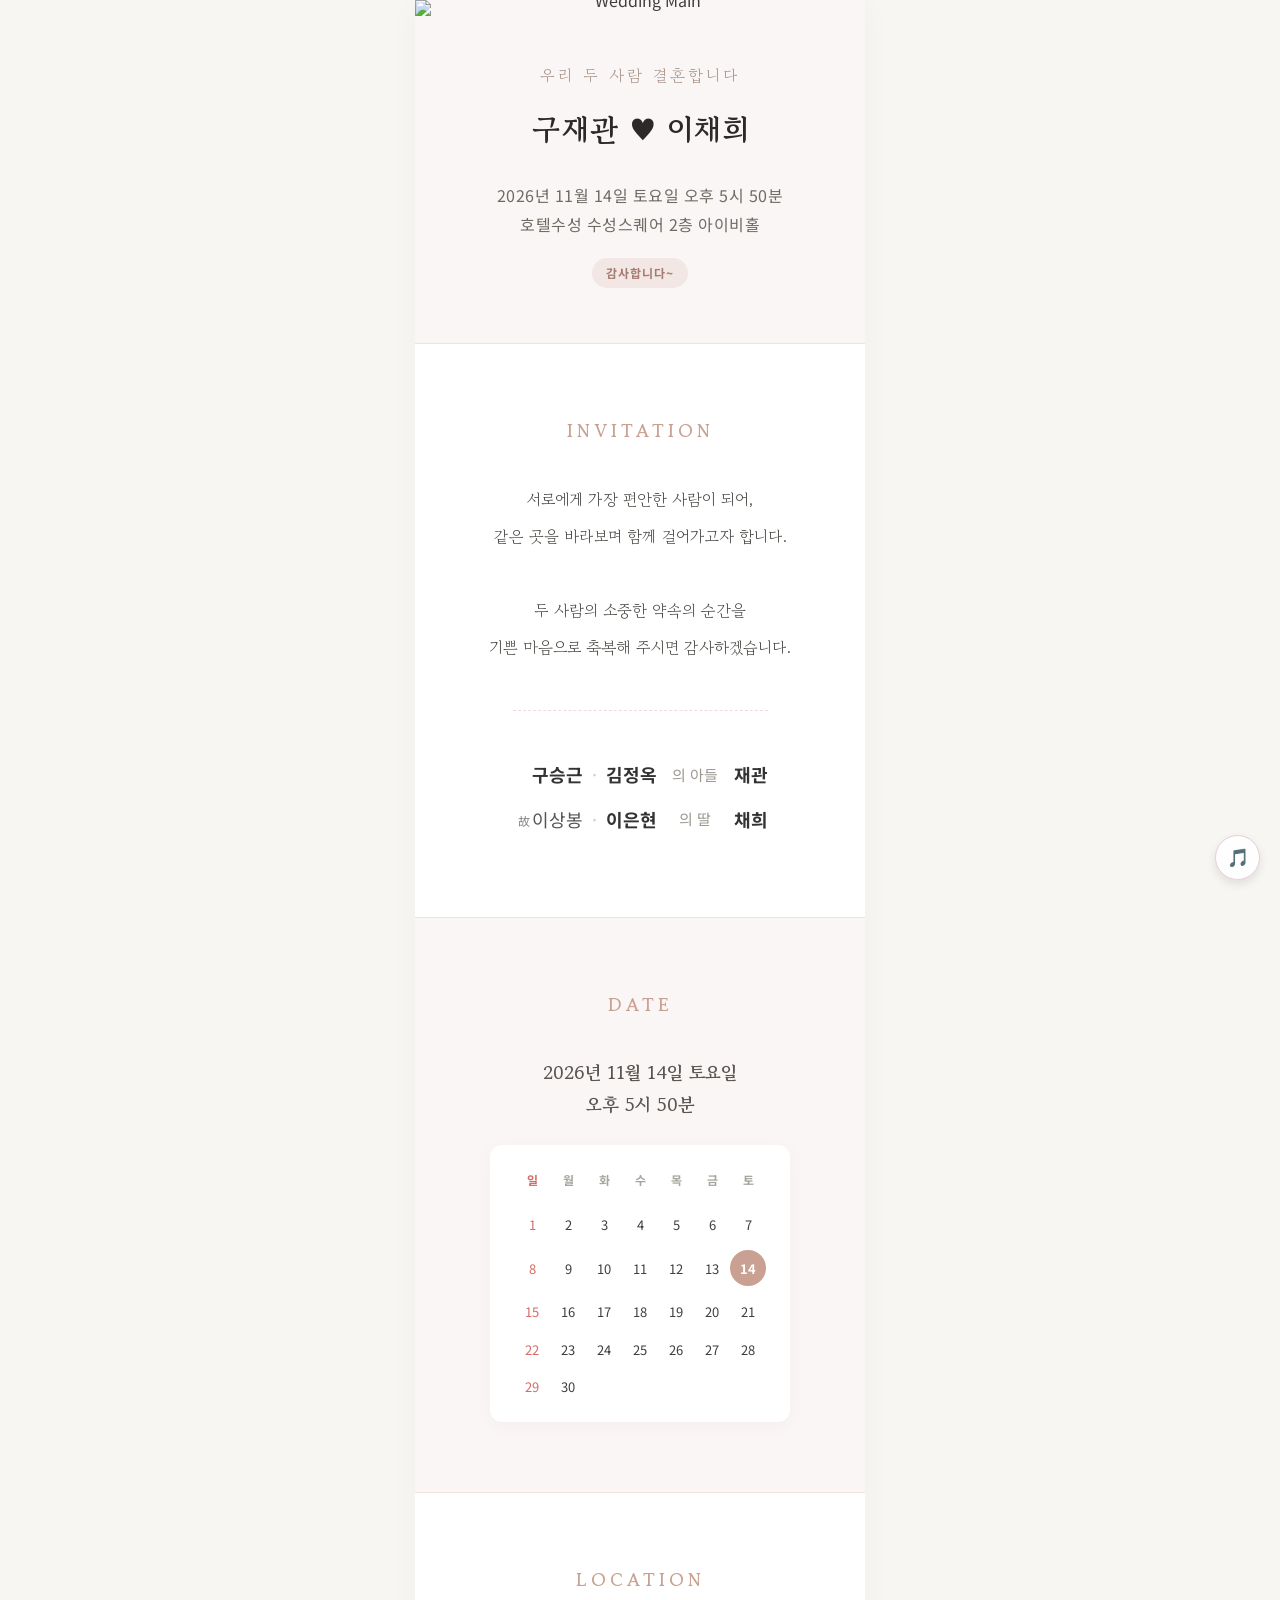
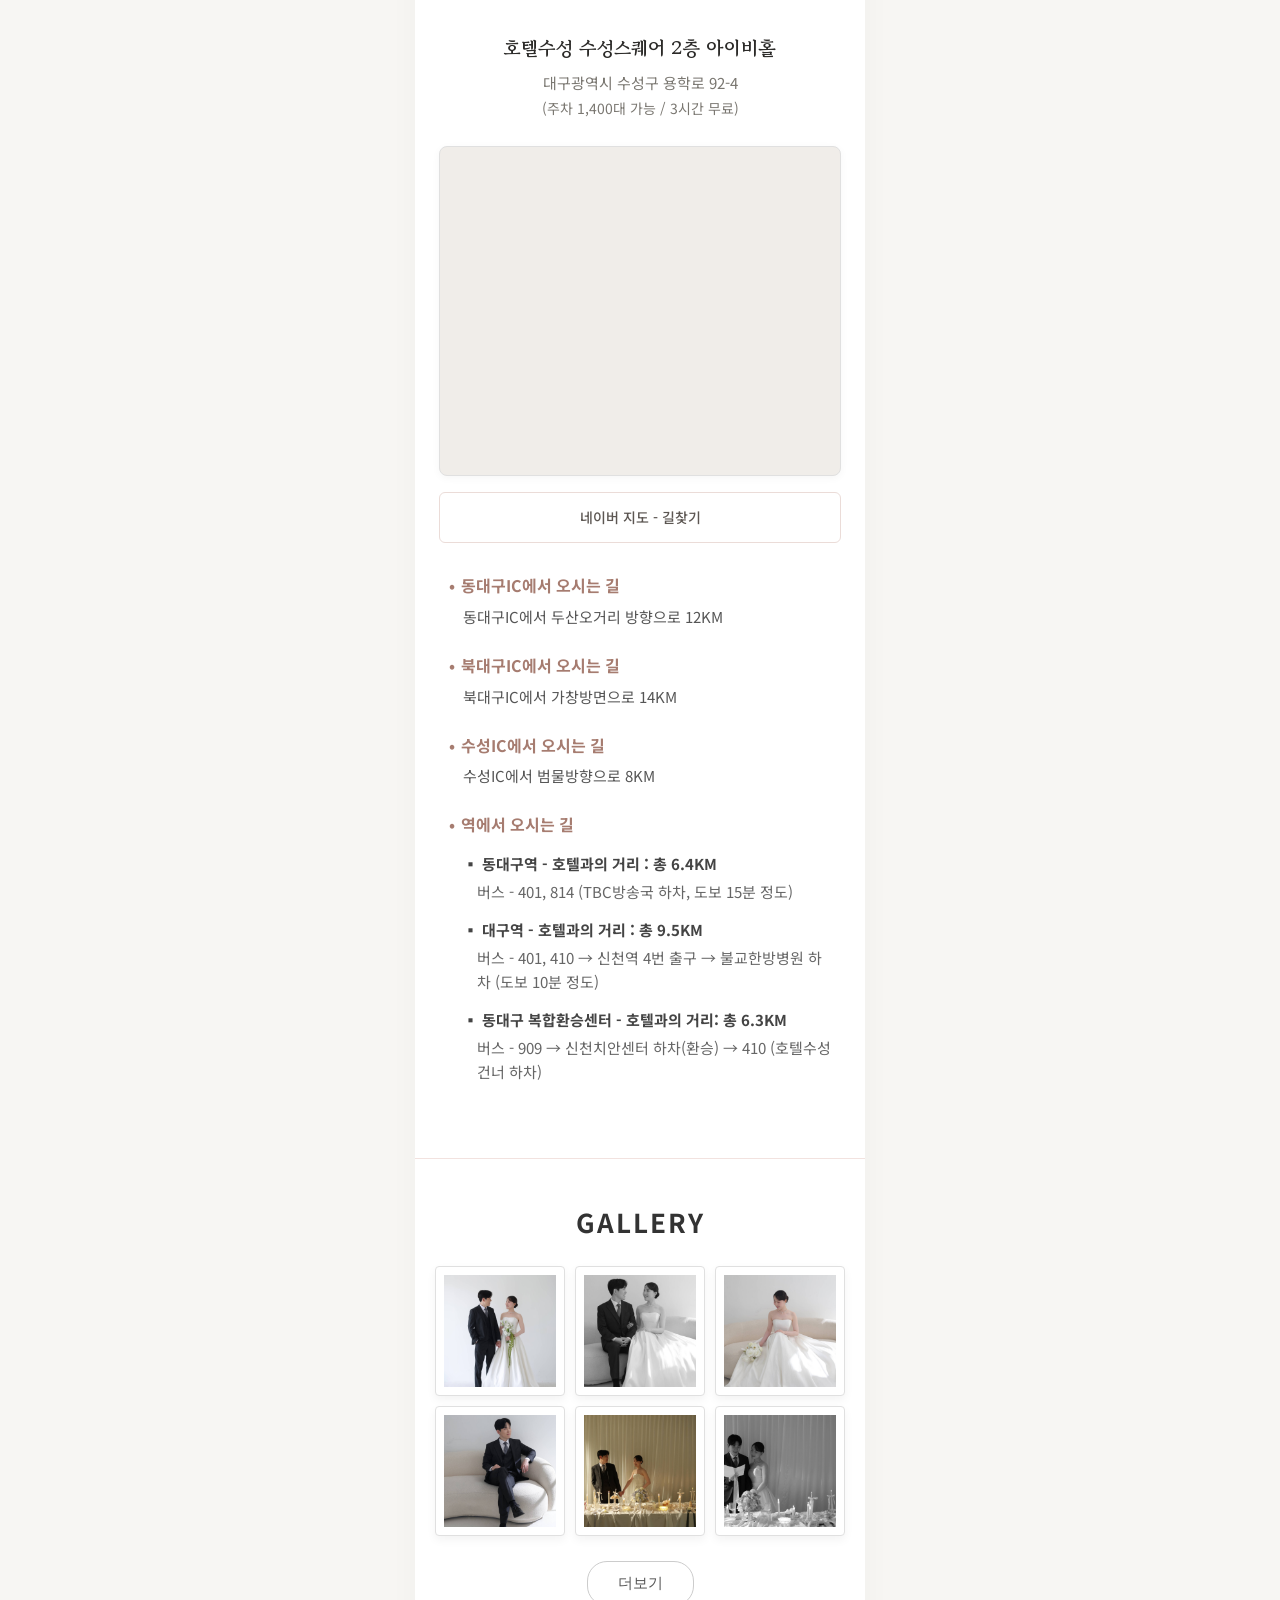
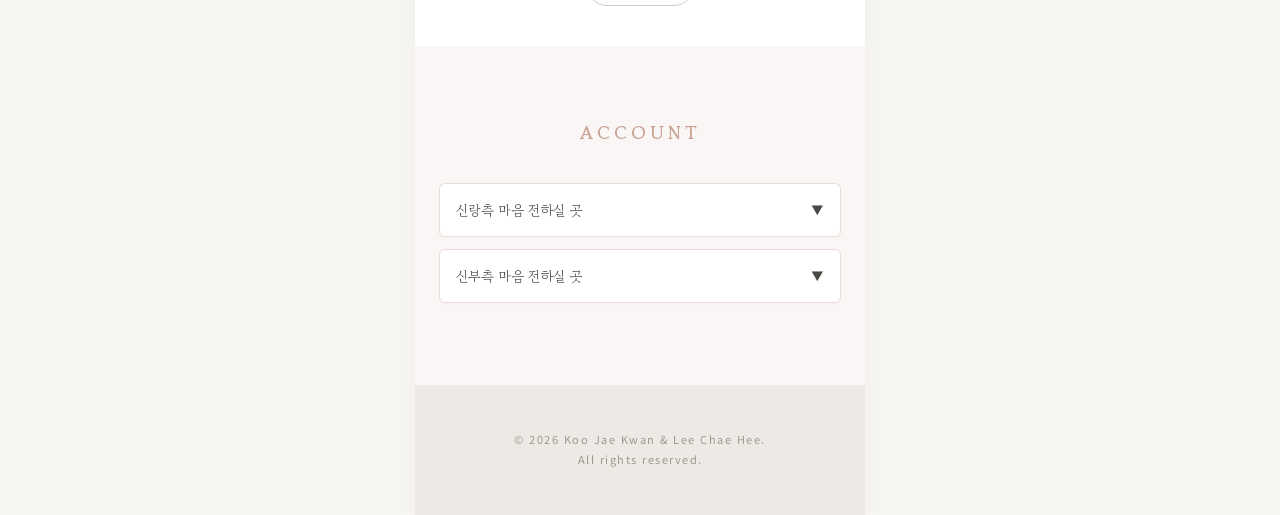
==== index.html @ 07e98fe3 "naver api map 추가" ====
<!DOCTYPE html>
<html lang="ko">
<head>
    <meta charset="UTF-8">
    <meta name="viewport" content="width=device-width, initial-scale=1.0">
    <title>신랑 구재관 & 신부 이채희 결혼식에 초대합니다</title>
    
    <!-- 카카오톡, 네이버 링크 공유 시 보여질 미리보기 화면 설정 (OG 태그) -->
    <meta property="og:type" content="website">
    <meta property="og:title" content="신랑 구재관 & 신부 이채희 결혼식에 초대합니다">
    <meta property="og:description" content="2026.11.12 (토) 오후 5시 50분 | 호텔수성 수성스퀘어 아이비홀">
    <meta property="og:image" content="https://images.unsplash.com/photo-1519741497674-611481863552?q=80&w=600&auto=format&fit=crop">
    <meta property="og:url" content="">

    <!-- 구글 웹 폰트 적용 (감성적인 고운바탕 & 정갈한 노토산스) -->
    <link rel="preconnect" href="https://fonts.googleapis.com">
    <link rel="preconnect" href="https://fonts.gstatic.com" crossorigin>
    <link href="https://fonts.googleapis.com/css2?family=Gowun+Batang:wght@400;700&family=Noto+Sans+KR:wght@300;400;500;700&display=swap" rel="stylesheet">
    <link rel="stylesheet" href="style.css">
    
    <!-- naver api -->
    <script type="text/javascript" src="https://oapi.map.naver.com/openapi/v3/maps.js?ncpKeyId=41c57swyza"></script>
</head>

<body>


<!-- 화면 우측 하단에 고정될 음악 버튼 -->
<button id="music-toggle-btn" class="music-floating-btn" >
  <span id="music-btn-icon">🎵</span>
</button>

<!-- 배경음악 파일 (원하는 mp3 파일 경로를 넣어주세요. loop는 무한반복) -->
<audio id="my-bgm" src="maybe.mp3" loop></audio>


<div class="container">
    
    <!-- 1. 메인 커버 섹션 -->
    <section id="main-cover">
        <div class="cover-img-box">
            <!-- 기본 플레이스홀더 이미지입니다. 본인의 웨딩 사진 URL로 변경해 사용하세요. -->
            <img class="cover-img" src="https://images.unsplash.com/photo-1519741497674-611481863552?q=80&w=600&auto=format&fit=crop" alt="Wedding Main">
        </div>
        <div class="main-details">
            <p class="main-title-sub serif">우리 두 사람 결혼합니다</p>
            <p class="main-title-names serif">구재관 ♥ 이채희</p>
            <p class="main-title-date">2026년 11월 14일 토요일 오후 5시 50분<br>호텔수성 수성스퀘어 2층 아이비홀</p>
            <div class="dday-box" id="dday-counter">WEDDING DAY</div>
        </div>
    </section>

    <!-- 2. 초대 인사말 섹션 -->
    <section id="intro-greeting">
        <p class="section-title serif">Invitation</p>
        <p class="greeting-message serif">
            서로에게 가장 편안한 사람이 되어,<br>
            같은 곳을 바라보며 함께 걸어가고자 합니다.<br>
            <br>
            두 사람의 소중한 약속의 순간을<br>
            기쁜 마음으로 축복해 주시면
            감사하겠습니다.
        </p>
        
    <div class="family-tree">
        <!-- 신랑 측 -->
        <div class="family-row">
            <div class="parents">
                <b>구승근</b><b>김정옥</b>
            </div>
            <div class="relation">의 아들</div>
            <div class="child"><b>재관</b></div>
        </div>
        
        <!-- 신부 측 -->
        <div class="family-row">
            <div class="parents">
                <!-- 💡 deceased 클래스 및 span 적용 -->
                <b class="deceased"><span>故</span>이상봉</b><b>이은현</b>
            </div>
            <div class="relation">의 딸</div>
            <div class="child"><b>채희</b></div>
        </div>
    </div>
    </section>

    <!-- 3. 예식 달력 섹션 -->
    <section id="wedding-calendar">
        <p class="section-title serif">Date</p>
        <p class="calendar-date-display serif">2026년 11월 14일 토요일<br>오후 5시 50분</p>
        
        <div class="mini-calendar">
            <div class="grid-calendar">
                <div class="week-head">일</div><div class="week-head">월</div><div class="week-head">화</div><div class="week-head">수</div><div class="week-head">목</div><div class="week-head">금</div><div class="week-head">토</div>
                <div class="sun">1</div><div>2</div><div>3</div><div>4</div><div>5</div><div>6</div><div>7</div><div class="sun">8</div><div>9</div><div>10</div><div>11</div><div>12</div><div>13</div><div class="wedding-highlight">14</div><div class="sun">15</div><div>16</div><div>17</div><div>18</div><div>19</div><div>20</div><div>21</div><div class="sun">22</div><div>23</div><div>24</div><div>25</div><div>26</div><div>27</div><div>28</div><div class="sun">29</div><div>30</div><div></div><div></div><div></div><div></div><div></div>
            </div>
        </div>
    </section>

    <!-- 4. 오시는 길 및 지도 섹션 -->
    <section id="wedding-location">
        <p class="section-title serif">Location</p>
        <p class="hall-title serif">호텔수성 수성스퀘어 2층 아이비홀</p>
        <p class="hall-address-text">대구광역시 수성구 용학로 92-4</p>
        <p class="hall-info-text">(주차 1,400대 가능 / 3시간 무료)</p>
        
        <!-- 지도 플레이스홀더 영역 (배포 후 스크린샷 이미지 등으로 변경 권장) -->
        <div class="map-area">
            <!-- <img src="수성스퀘어_약도.jpg" alt="호텔수성 수성스퀘어 오시는 길 약도" class="map-img"> -->
            <div id="map" style="width:100%;height:400px;"></div>
        </div>

        <div class="navigation-links">
            <!-- 실제 길찾기 URL 주소로 변경하여 사용 가능합니다 -->
            <a href="https://map.naver.com/p/directions/-/3AoyMq,2zAZeu,%ED%98%B8%ED%85%94%EC%88%98%EC%84%B1%20%EC%88%98%EC%84%B1%EC%8A%A4%ED%80%98%EC%96%B4,1730058287,PLACE_POI/-/car?c=15.00,0,0,3,dh" target="_blank" class="nav-btn">네이버 지도 - 길찾기</a>
        </div>

        <div class="route-details">            
            <!-- 동대구IC -->
            <p class="route-category">동대구IC에서 오시는 길</p>
            <p class="route-desc">동대구IC에서 두산오거리 방향으로 12KM</p>

            <!-- 북대구IC -->
            <p class="route-category">북대구IC에서 오시는 길</p>
            <p class="route-desc">북대구IC에서 가창방면으로 14KM</p>

            <!-- 수성IC -->
            <p class="route-category">수성IC에서 오시는 길</p>
            <p class="route-desc">수성IC에서 범물방향으로 8KM</p>

            <!-- 역에서 오시는 길 (상위) -->
            <p class="route-category">역에서 오시는 길</p>

            <!-- ↙ 하부 카테고리: 동대구역 -->
            <p class="route-subcategory">▪ 동대구역 - 호텔과의 거리 : 총 6.4KM</p>
            <p class="route-subcategory-contents">버스 - 401, 814 (TBC방송국 하차, 도보 15분 정도)</p>

            <!-- ↙ 하부 카테고리: 대구역 -->
            <p class="route-subcategory">▪ 대구역 - 호텔과의 거리 : 총 9.5KM</p>
            <p class="route-subcategory-contents">버스 - 401, 410 → 신천역 4번 출구 → 불교한방병원 하차 (도보 10분 정도)</p>

            <!-- ↙ 하부 카테고리: 복합환승센터 -->
            <p class="route-subcategory">▪ 동대구 복합환승센터 - 호텔과의 거리: 총 6.3KM</p>
            <p class="route-subcategory-contents">버스 - 909 → 신천치안센터 하차(환승) → 410 (호텔수성건너 하차)</p>
        </div>
    </section>

    <!-- 갤러리 섹션 시작 -->
    <div class="gallery-container">
    <h2 class="gallery-title">GALLERY</h2>
    
    <div class="gallery-grid">
        <!-- 처음 노출될 6개 이미지 (1~6) -->
        <div class="gallery-item"><img src="pic/LLL_5922.JPG" alt="사진 1"></div>
        <div class="gallery-item"><img src="pic/LLL_6126.JPG" alt="사진 2"></div>
        <div class="gallery-item"><img src="pic/LLL_6194.JPG" alt="사진 3"></div>
        <div class="gallery-item"><img src="pic/LLL_6239.JPG" alt="사진 4" loading="lazy"></div>
        <div class="gallery-item"><img src="pic/LLL_6323.JPG" alt="사진 5" loading="lazy"></div>
        <div class="gallery-item"><img src="pic/LLL_6338.JPG" alt="사진 6" loading="lazy"></div>

        <!-- 접혀있을 추가 이미지 (7번 이후부터는 extra-item hidden 추가) -->
        <div class="gallery-item extra-item hidden"><img src="pic/LLL_6510.JPG" alt="사진 7" loading="lazy"></div>
        <div class="gallery-item extra-item hidden"><img src="pic/LLL_6702.JPG" alt="사진 8" loading="lazy"></div>
        <div class="gallery-item extra-item hidden"><img src="pic/LLL_6889.JPG" alt="사진 9" loading="lazy"></div>
        <div class="gallery-item extra-item hidden"><img src="pic/LLL_7136.JPG" alt="사진 10" loading="lazy"></div>
    </div>


    <!-- 더보기 / 접기 버튼 -->
    <button id="gallery-toggle-btn" class="gallery-btn">더보기</button>
    </div>

    <!-- 모달 팝업 구조 수정 -->
    <div id="galleryModal" class="modal-overlay">
        <span class="modal-close">&times;</span>
        
        <!-- 💡 좌우 이동 버튼 추가 -->
        <button class="modal-nav prev-btn">&#10094;</button>
        <img class="modal-content" id="modalImage" alt="크게 보기">
        <button class="modal-nav next-btn">&#10095;</button>
    </div>
    <!-- 갤러리 섹션 끝 -->


    <!-- 5. 축의금 및 마음 전하실 곳 섹션 -->
    <section id="gift-accounts">
        <p class="section-title serif">Account</p>
        <!-- <p class="gift-info-text">참석이 어려우신 분들을 위해 기재했습니다.<br>너그러운 마음으로 양해 부탁드립니다.</p> -->
        
        <!-- 신랑측 축의금 계좌 아코디언 -->
        <button class="toggle-menu-btn serif" onclick="clickToggle('panel-groom')">
            신랑측 마음 전하실 곳 <span id="arrow-panel-groom">▼</span>
        </button>
        <div id="panel-groom" class="toggle-panel">
            <div class="account-details-row">
                <div>신랑 구재관<br><b>국민 864401-01-384302</b></div>
                <button class="btn-clipboard" onclick="copyClipboard('864401-01-384302')">복사</button>
            </div>
            <div class="account-details-row">
                <div>혼주 구승근<br><b>새마을금고 6245-10-021240-2</b></div>
                <button class="btn-clipboard" onclick="copyClipboard('6245-10-021240-2')">복사</button>
            </div>
            <div class="account-details-row">
                <div>혼주 김정옥<br><b>농협 815811-52-134971</b></div>
                <button class="btn-clipboard" onclick="copyClipboard('815811-52-134971')">복사</button>
            </div>
        </div>

        <!-- 신부측 축의금 계좌 아코디언 -->
        <button class="toggle-menu-btn serif" onclick="clickToggle('panel-bride')">
            신부측 마음 전하실 곳 <span id="arrow-panel-bride">▼</span>
        </button>
        <div id="panel-bride" class="toggle-panel">
            <div class="account-details-row">
                <div>신부 이채희<br><b>국민 410701-04-163448</b></div>
                <button class="btn-clipboard" onclick="copyClipboard('410701-04-163448')">복사</button>
            </div>
            <div class="account-details-row">
                <div>혼주 이은현<br><b>농협 794-02-197031</b></div>
                <button class="btn-clipboard" onclick="copyClipboard('794-02-197031')">복사</button>
            </div>
        </div>
    </section>

    <!-- 하단 카피라이트 -->
    <footer>
        <p>© 2026 Koo Jae Kwan & Lee Chae Hee.<br>All rights reserved.</p>
    </footer>

</div>


    <script src="script.js"></script>
</body>

</html>
---- style.css ----
/* 글로벌 스타일 스타일링 */
* {
    box-sizing: border-box;
    margin: 0;
    padding: 0;
}
body {
    background-color: #f7f6f3;
    font-family: 'Noto Sans KR', sans-serif;
    color: #3f3e3b;
    line-height: 1.8;
    display: flex;
    justify-content: center;
    align-items: center;
}

/* 모바일 최적화 컨테이너 (최대 가로폭 450px) */
.container {
    width: 100%;
    max-width: 450px;
    background-color: #ffffff;
    min-height: 100vh;
    box-shadow: 0 4px 30px rgba(0, 0, 0, 0.03);
    text-align: center;
    overflow-x: hidden;
}

.serif {
    font-family: 'Gowun Batang', serif;
}

section {
    padding: 70px 24px;
    border-bottom: 1px solid #f2e2df;
}

section:last-of-type {
    border-bottom: none;
}

.section-title {
    font-size: 18px;
    letter-spacing: 4px;
    color: #c9a091;
    margin-bottom: 35px;
    text-transform: uppercase;
    font-weight: 700;
}

/* 1. 메인 커버 섹션 */
#main-cover {
    padding: 0;
    background-color: #faf6f5;
}
.cover-img-box {
    width: 100%;
    position: relative;
    line-height: 0;
}
.cover-img {
    width: 100%;
    height: auto;
    display: block;
}
.main-details {
    padding: 45px 20px 55px 20px;
}
.main-title-sub {
    font-size: 16px;
    letter-spacing: 3px;
    color: #a8948a;
    margin-bottom: 12px;
}
.main-title-names {
    font-size: 30px;
    font-weight: 700;
    color: #2b2a28;
    margin-bottom: 25px;
    letter-spacing: 1px;
}
.main-title-date {
    font-size: 16px;
    color: #6e6b64;
    letter-spacing: 0.5px;
}

/* 디데이 카운트다운 */
.dday-box {
    margin-top: 20px;
    display: inline-block;
    background-color: #f2e7e4;
    color: #a67c70;
    font-size: 12px;
    font-weight: 700;
    padding: 4px 14px;
    border-radius: 20px;
    letter-spacing: 1px;
}

/* 2. 초대 인사말 섹션 */
#intro-greeting {
    background-color: #ffffff;
}
.greeting-message {
    font-size: 16px;
    color: #4a4945;
    line-height: 2.3;
    margin-bottom: 45px;
}
.family-tree {
    max-width: 600px;
    width: fit-content;
    margin: 0 auto;
    border-top: 1px dashed #ebdcd8;
    padding-top: 35px;
    font-size: 15px;
}

.family-row {
    display: flex;
    align-items: center;
    margin: 12px 0;
    color: #333;
    justify-content: center;
}

/* 1. 부모님 영역 */
.family-row .parents {
    min-width: 150px;
    flex: 1;
    text-align: right;
    padding-right: 6px;
    font-size: 18px;
    white-space: nowrap;
}

/* 2. 관계 영역 ('의 아들', '의 딸' 정중앙 고정) */
.family-row .relation {
    flex-shrink: 0;
    width: 65px;          /* '의 아들', '의 딸'이 여유롭게 들어가도록 폭 조절 */
    text-align: center;
    color: #9c9991;
    font-size: 15px;
}

/* 3. 자녀 영역 */
.family-row .child {
    flex: 1;
    text-align: left;
    padding-left: 6px;
    font-size: 18px;
}

/* 성함 사이 점(·) 자동 생성 */
.family-row .parents b + b::before {
    content: " · ";
    font-weight: normal;
    color: #ccc;
    margin: 0 4px;
}

/* 💡 고인(故人) 디테일 스타일 개선 */
.family-row b.deceased {
    font-weight: normal;    /* 고인 성함은 일반 굵기로 은은하게 처리 */
    color: #555;
}

.family-row b.deceased span {
    font-size: 12px;        /* '故' 글자 크기를 12px로 축소 (기본 18px 대비) */
    font-weight: normal;
    color: #888;            /* 옅은 회색으로 정중한 톤 처리 */
    margin-right: 2px;      /* 성함과의 미세 간격 */
    vertical-align: 1px;    /* 텍스트 중앙선 맞춤 */
}


/* 3. 예식 달력 섹션 */
#wedding-calendar {
    background-color: #faf6f5;
}
.calendar-date-display {
    font-size: 18px;
    font-weight: 700;
    color: #5c5652;
    margin-bottom: 25px;
}
.mini-calendar {
    max-width: 300px;
    margin: 0 auto;
    background: #ffffff;
    padding: 24px;
    border-radius: 12px;
    box-shadow: 0 4px 15px rgba(166, 124, 112, 0.05);
}
.grid-calendar {
    display: grid;
    grid-template-columns: repeat(7, 1fr);
    row-gap: 14px;
    font-size: 13px;
}
.grid-calendar > div {
    display: flex;
    justify-content: center;
    align-items: center;
}
.week-head {
    font-weight: 700;
    color: #a8a59e !important;
    margin-bottom: 8px;
    font-size: 12px;
}
.week-head:first-child, .sun {
    color: #d66b65 !important;
}
.wedding-highlight {
    width: 36px;
    height: 36px;
    display: flex;
    justify-content: center;
    align-items: center;
    margin: 0 auto;

    background-color: #c9a091;
    color: #fff !important;
    border-radius: 50%;
    font-weight: 700;
    box-sizing: border-box;
}

/* 4. 오시는 길 및 지도 섹션 */
#wedding-location {
    background-color: #ffffff;
}
.hall-title {
    font-size: 19px;
    font-weight: 700;
    color: #2b2a28;
    margin-bottom: 4px;
}
.hall-address-text {
    font-size: 15px;
    color: #7a7771;
    margin-bottom: 0px;
}
.hall-info-text {
    font-size: 14px;
    color: #7a7771;
    margin-bottom: 25px;
}
.map-area {
    width: 100%;
    height: 330px;
    background-color: #f0ede9;
    margin-bottom: 20px;
    border-radius: 8px;
    display: flex;
    align-items: center;
    justify-content: center;
    color: #9c978f;
    font-size: 13px;
    border: 1px solid #ebdcd8;
    /* 실제 지도 이미지나 카카오맵 스크립트를 넣을 수 있는 자리 */
}
.navigation-links {
    display: flex;
    justify-content: space-between;
    gap: 8px;
    margin-bottom: 30px;
}
.nav-btn {
    flex: 1;
    padding: 12px 0;
    font-size: 14px;
    font-weight: 500;
    border: 1px solid #ebdcd8;
    background-color: #fff;
    color: #5c5652;
    text-decoration: none;
    border-radius: 6px;
    transition: background-color 0.2s;
}
.nav-btn:hover {
    background-color: #faf6f5;
}
.route-details {
    text-align: left;
    padding: 0 10px;
    font-size: 15px;
    line-height: 1.6; /* 글자 줄간격을 넓혀 눈을 편안하게 합니다 */
}

/* 상위 카테고리 타이틀 (공항, IC, 역 등) */
.route-category {
    font-weight: 700;
    font-size: 16px; /* 타이틀을 본문보다 살짝 크게 */
    color: #a67c70;
    margin-top: 24px; /* 카테고리 간의 간격을 확실히 분리 */
    margin-bottom: 6px;
    display: flex;
    align-items: center;
}

.route-category::before {
    content: "•";
    margin-right: 6px;
}

/* 상위 카테고리의 일반 설명글 (들여쓰기 적용으로 타이틀 아래 정렬) */
.route-desc {
    font-weight: 400; /* 일반 글씨 두께로 변경하여 타이틀 강조 */
    color: #555555;
    margin-left: 14px; /* 점(•) 너비만큼 들여쓰기하여 깔끔하게 정렬 */
    margin-top: 2px;
    margin-bottom: 4px;
}

/* [하부 카테고리 타이틀] (동대구역, 대구역 등) */
.route-subcategory {
    font-weight: 700;
    color: #444444; /* 조금 더 선명한 회색 */
    margin-left: 14px; /* 상위 카테고리 글자 시작 라인에 맞춤 */
    margin-top: 14px;  /* 하부 카테고리 항목끼리의 간격 */
    margin-bottom: 4px;
}

/* [하부 카테고리 세부 내용] (택시, 버스 등) */
.route-subcategory-contents {
    font-weight: 400; /* ★ 일반 두께로 변경하여 가독성 상승 */
    color: #666666;   /* 본문보다 살짝 연한 회색으로 위계 차이 부여 */
    margin-left: 28px; /* 하부 타이틀보다 한 번 더 안쪽으로 들여쓰기 */
    margin-top: 2px;
    margin-bottom: 4px;
}

/* 5. 마음 전하실 곳 (축의금 계좌) 섹션 */
#gift-accounts {
    background-color: #faf6f5;
}
.gift-info-text {
    font-size: 16px;
    color: #7a7771;
    margin-bottom: 30px;
}
.toggle-menu-btn {
    width: 100%;
    padding: 16px;
    background-color: #ffffff;
    border: 1px solid #ebdcd8;
    text-align: left;
    font-size: 14px;
    color: #4a4945;
    font-weight: 500;
    cursor: pointer;
    margin-bottom: 12px;
    display: flex;
    justify-content: space-between;
    align-items: center;
    border-radius: 6px;
    box-shadow: 0 2px 6px rgba(0,0,0,0.01);
}
.toggle-panel {
    display: none;
    background-color: #ffffff;
    border: 1px solid #ebdcd8;
    border-top: none;
    margin-top: -12px;
    margin-bottom: 12px;
    padding: 8px 16px;
    text-align: left;
    border-radius: 0 0 6px 6px;
}
.account-details-row {
    display: flex;
    justify-content: space-between;
    align-items: center;
    padding: 14px 0;
    border-bottom: 1px solid #f7f6f3;
    font-size: 15px;
}
.account-details-row:last-child {
    border-bottom: none;
}
.btn-clipboard {
    padding: 6px 12px;
    font-size: 12px;
    font-weight: 500;
    background-color: #f2e7e4;
    border: none;
    color: #a67c70;
    cursor: pointer;
    border-radius: 4px;
}
.btn-clipboard:hover {
    background-color: #ebdcd8;
}

/* 푸터 디자인 */
footer {
    padding: 45px 20px;
    background-color: #ede9e4;
    font-size: 11px;
    color: #9c9991;
    letter-spacing: 1.5px;
}

/* 갤러리 전체 컨테이너 */
.gallery-container {
max-width: 1200px;
margin: 40px auto;
padding: 0 20px;
text-align: center;
}

.gallery-title {
font-size: 26px;
letter-spacing: 2px;
margin-bottom: 20px;
color: #333;
}

/* 액자형 그리드 (기본 PC: 3열 배치 / 6개면 딱 2줄로 떨어집니다) */
.gallery-grid {
display: grid;
grid-template-columns: repeat(3, 1fr);
gap: 15px;
margin-bottom: 25px;
}

/* 모바일 대응 (화면이 작을 때는 2열 배치) */
@media (max-width: 768px) {
.gallery-grid {
    grid-template-columns: repeat(2, 1fr);
    gap: 10px;
}
}

/* 액자 스타일 */
.gallery-item {
background: #fff;
border: 1px solid #e0e0e0;
padding: 8px; /* 테두리와 이미지 사이 간격 (액자 매트 느낌) */
box-shadow: 0 4px 10px rgba(0, 0, 0, 0.05); /* 은은한 그림자 */
border-radius: 4px;
transition: transform 0.3s ease;
}

/* 마우스 올렸을 때 살짝 들리는 효과 */
.gallery-item:hover {
transform: translateY(-3px);
}

/* 이미지 비율 조정 */
.gallery-item img {
width: 100%;
height: auto;
aspect-ratio: 1 / 1; /* 이미지를 정사각형 액자 형태로 통일 (원치 않으면 삭제 가능) */
object-fit: cover; /* 비율 유지하며 꽉 차게 */
display: block;
}

/* 초기 숨김 처리 클래스 */
.gallery-item.hidden {
display: none;
}

/* 버튼 스타일 */
.gallery-btn {
padding: 12px 30px;
font-size: 15px;
background-color: #ffffff;
color: #555555;
border: 1px solid #cccccc;
border-radius: 20px; /* 둥근 버튼 */
cursor: pointer;
transition: all 0.2s ease;
}

.gallery-btn:hover {
background-color: #f5f5f5;
border-color: #999999;
}

/* 음악 플로팅 버튼 스타일 */
.music-floating-btn {
position: fixed;
bottom: 20px; /* 화면 아래에서 20px 띄움 */
right: 20px;  /* 화면 우측에서 20px 띄움 */
width: 45px;
height: 45px;
border-radius: 50%;
background-color: rgba(255, 255, 255, 0.9);
border: 1px solid #e6cbd6; /* 부드러운 톤의 테두리 */
box-shadow: 0 4px 10px rgba(0, 0, 0, 0.1);
cursor: pointer;
z-index: 9999; /* 다른 요소보다 항상 위에 보이도록 설정 */
display: flex;
align-items: center;
justify-content: center;
font-size: 18px;
transition: all 0.3s ease;
}

/* 음악이 재생 중일 때 버튼이 빙글빙글 도는 애니메이션 */
.music-floating-btn.playing {
animation: rotateMusic 4s linear infinite;
background-color: #ffffff;
border-color: #a67c70; /* 재생 중일 때는 포인트 컬러로 변경 */
}

@keyframes rotateMusic {
from { transform: rotate(0deg); }
to { transform: rotate(360deg); }
}


/* 화면 전체를 흐릿하고 고급스럽게 덮는 레이아웃 */
#intro-overlay {
position: fixed;
top: 0;
left: 0;
width: 100%;
height: 100%;
background-color: rgba(255, 255, 255, 0.98); /* 배경색 (약간 투명한 흰색) */
display: flex;
align-items: center;
justify-content: center;
z-index: 10000; /* 최상단에 위치 */
transition: opacity 0.5s ease, visibility 0.5s ease;
}

/* 인트로 박스 */
.intro-box {
text-align: center;
font-family: sans-serif;
}
dd
.intro-title {
font-size: 28px;
letter-spacing: 4px;
color: #a67c70;
font-weight: bold;
margin-bottom: 5px;
}

.intro-subtitle {
font-size: 14px;
color: #777;
margin-bottom: 30px;
}

/* 입장 버튼 */
.entry-button {
padding: 15px 40px;
font-size: 15px;
background-color: #a67c70;
color: white;
border: none;
border-radius: 25px;
cursor: pointer;
box-shadow: 0 4px 15px rgba(166, 124, 112, 0.3);
transition: all 0.2s ease;
}

.entry-button:hover {
background-color: #8e655a;
transform: translateY(-2px);
}

/* 버튼을 누르면 인트로 화면이 사라지게 하는 클래스 */
#intro-overlay.fade-out {
opacity: 0;
visibility: hidden;
}


/* 지도가 들어가는 바깥 상자 */
.map-area {
    width: 100%;
    max-width: 450px;       /* 모바일 청첩장 가로 폭에 맞게 제한 */
    margin: 16px auto;      /* 위아래 간격을 띄우고 가운데 정렬 */
    border: 1px solid #e0e0e0;
    border-radius: 8px;     /* 테두리 모서리를 부드럽게 둥글림 */
    overflow: hidden;       /* 둥근 테두리 밖으로 이미지가 빠져나가지 않게 함 */
    box-shadow: 0 2px 8px rgba(0, 0, 0, 0.04); /* 은은한 그림자 효과 */
}

/* 상자 안의 실제 지도 이미지 */
.map-img {
    width: 100%;            /* 상자 너비에 맞춰 100% 꽉 차게 설정 */
    height: auto;           /* 가로 비율에 맞춰 세로 높이 자동 조절 */
    display: block;         /* 이미지 하단에 미세한 공백이 생기는 버그 방지 */
}

/* 이미지에 마우스 올렸을 때 클릭 가능하다는 표시 */
.gallery-item img {
    cursor: pointer;
    transition: transform 0.2s ease;
}
.gallery-item img:hover {
    transform: scale(1.02); /* 살짝 커지는 효과 (선택사항) */
}

/* --- 모달 팝업 스타일 (완전 교체) --- */

/* 모달 배경 */
.modal-overlay {
    display: none; /* 기본 숨김 */
    position: fixed;
    z-index: 1000;
    left: 0;
    top: 0;
    width: 100%;
    height: 100%;
    background-color: rgba(0, 0, 0, 0.9); /* 배경을 더 어둡게 */
    justify-content: center;
    align-items: center;
    
    /* 💡 핵심: 터치 환경에서 확대/축소 및 기본 동작 막기 */
    touch-action: none; 
}

/* 모달 내부 큰 이미지 */
.modal-content {
    max-width: 90%;
    max-height: 90%;
    object-fit: contain;
    user-select: none;
    -webkit-user-drag: none;
    
    /* 부드러운 이미지 전환 효과 */
    transition: opacity 0.2s ease-in-out;
}

/* 닫기 버튼 (X) */
.modal-close {
    position: absolute;
    top: 20px;
    right: 30px;
    color: #fff;
    font-size: 40px;
    font-weight: bold;
    cursor: pointer;
    z-index: 1020; /* 화살표보다 위에 */
}

/* 좌우 네비게이션 버튼 공통 스타일 */
.modal-nav {
    position: absolute;
    top: 50%;
    transform: translateY(-50%);
    background: rgba(0, 0, 0, 0.5); /* 반투명 배경 */
    color: #fff;
    font-size: 30px;
    border: none;
    padding: 15px 20px;
    cursor: pointer;
    border-radius: 5px;
    z-index: 1010;
    user-select: none;

    /* 💡 핵심: 평소에는 투명하게 숨김 */
    opacity: 0; 
    transition: opacity 0.3s ease, background 0.2s ease;
}

/* 💡 핵심: 모달창에 마우스를 올리면(손을 대면) 화살표가 나타남 */
.modal-overlay:hover .modal-nav {
    opacity: 1;
}

/* 네비게이션 버튼 호버 시 스타일 */
.modal-nav:hover {
    background: rgba(0, 0, 0, 0.8); /* 더 진하게 */
}

/* 💡 오버랩 스타일: 사진 영역 안쪽으로 화살표를 배치 */
.prev-btn {
    left: 30px; /* 원하시면 값 조정 가능 (예: 10px) */
}
.next-btn {
    right: 30px; /* 원하시면 값 조정 가능 */
}

/* 모바일 전용: 확대 금지 강화 및 버튼 터치 영역 확대 */
@media (max-width: 768px) {
    .modal-content {
        max-width: 98%; /* 사진을 조금 더 꽉 차게 */
        
        /* 💡 핀치 줌, 더블 탭 줌 완전 방지 */
        touch-action: manipulation; 
        -webkit-text-size-adjust: none;
    }
    
    .modal-nav {
        /* 모바일에서는 버튼 투명도를 조금 줘서 항상 보이게 할 수도 있고, 
        터치했을 때만 보이게 할 수도 있습니다. 
        여기서는 요청하신 대로 터치 시에만 보이도록 기본 opacity: 0 유지하되, 
        클릭하기 편하게 패딩을 조금 키웁니다. */
        padding: 20px 25px; 
        font-size: 25px;
    }
    
    .modal-overlay:active .modal-nav {
        /* 터치 중일 때만 살짝 보이게 함 */
        opacity: 0.7; 
    }
}

/* CSS 스타일 */
.gallery-grid {
    display: grid;
    grid-template-columns: repeat(3, 1fr);
    gap: 10px;
}
.gallery-item img {
    width: 100%;
    height: auto;
    cursor: pointer;
}
.hidden {
    display: none;
}
.modal-overlay {
    display: none;
    position: fixed;
    z-index: 1000;
    left: 0;
    top: 0;
    width: 100%;
    height: 100%;
    background-color: rgba(0, 0, 0, 0.95); /* 배경을 더 어둡게 하여 사진 집중도 향상 */
    justify-content: center;
    align-items: center;
    
    /* 💡 모바일 기기에서 기본 터치 줌/동작 원천 차단 (확대 금지) */
    touch-action: none; 
}
.modal-content {
    max-width: 90%;
    max-height: 90%;
    object-fit: contain;
    user-select: none;
    -webkit-user-drag: none;
    transition: opacity 0.2s ease-in-out;
    
    /* 💡 이미지 자체도 더블탭 줌 등이 작동하지 않도록 방지 */
    touch-action: none; 
}
.modal-close {
    position: absolute;
    top: 20px;
    right: 25px;
    color: #fff;
    font-size: 40px;
    font-weight: bold;
    cursor: pointer;
    z-index: 1030; /* 화살표보다 무조건 위에 배치 */
}

/* 💡 화살표 기본 스타일 (오버랩 배치) */
.modal-nav {
    position: absolute;
    top: 50%;
    transform: translateY(-50%);
    background: rgba(0, 0, 0, 0.4); /* 반투명 블랙 */
    color: rgba(255, 255, 255, 0.85);
    font-size: 32px;
    border: none;
    padding: 18px 15px;
    cursor: pointer;
    z-index: 1020; /* 이미지 위로 띄움 */
    user-select: none;
    border-radius: 4px;
    
    /* 💡 마우스를 대거나 터치할 때만 뚜렷해지도록 기본은 은은하게 노출 */
    opacity: 0.5;
    transition: opacity 0.2s, background 0.2s;
}

/* PC에서 마우스를 대면 선명해짐 */
.modal-nav:hover {
    opacity: 1;
    background: rgba(0, 0, 0, 0.8);
    color: #fff;
}

/* 사진 양 끝단 안쪽으로 오버랩되도록 배치 변경 */
.prev-btn {
    left: 15px; 
}
.next-btn {
    right: 15px;
}

/* 💡 스마트폰/모바일 전용 최적화 설정 */
@media (max-width: 768px) {
    .modal-content {
        max-width: 100%;
        max-height: 85%;
        /* 모바일 확대 금지 강화 */
        touch-action: manipulation; 
    }
    
    /* 💡 폰에서는 항상 화살표가 눈에 확실히 보이도록 투명도 고정 */
    .modal-nav {
        opacity: 0.85; 
        background: rgba(0, 0, 0, 0.6); /* 터치하기 쉽도록 약간 더 어둡게 */
        padding: 20px 16px; /* 손가락 터치 영역 확장 */
        font-size: 26px;
    }
    
    /* 손가락으로 누르고 있을 때의 피드백 */
    .modal-nav:active {
        background: rgba(0, 0, 0, 0.9);
        color: #fff;
    }
    
    .prev-btn {
        left: 8px; /* 화면이 작으므로 여백을 조금 더 좁혀서 오버랩 지탱 */
    }
    .next-btn {
        right: 8px;
    }
}
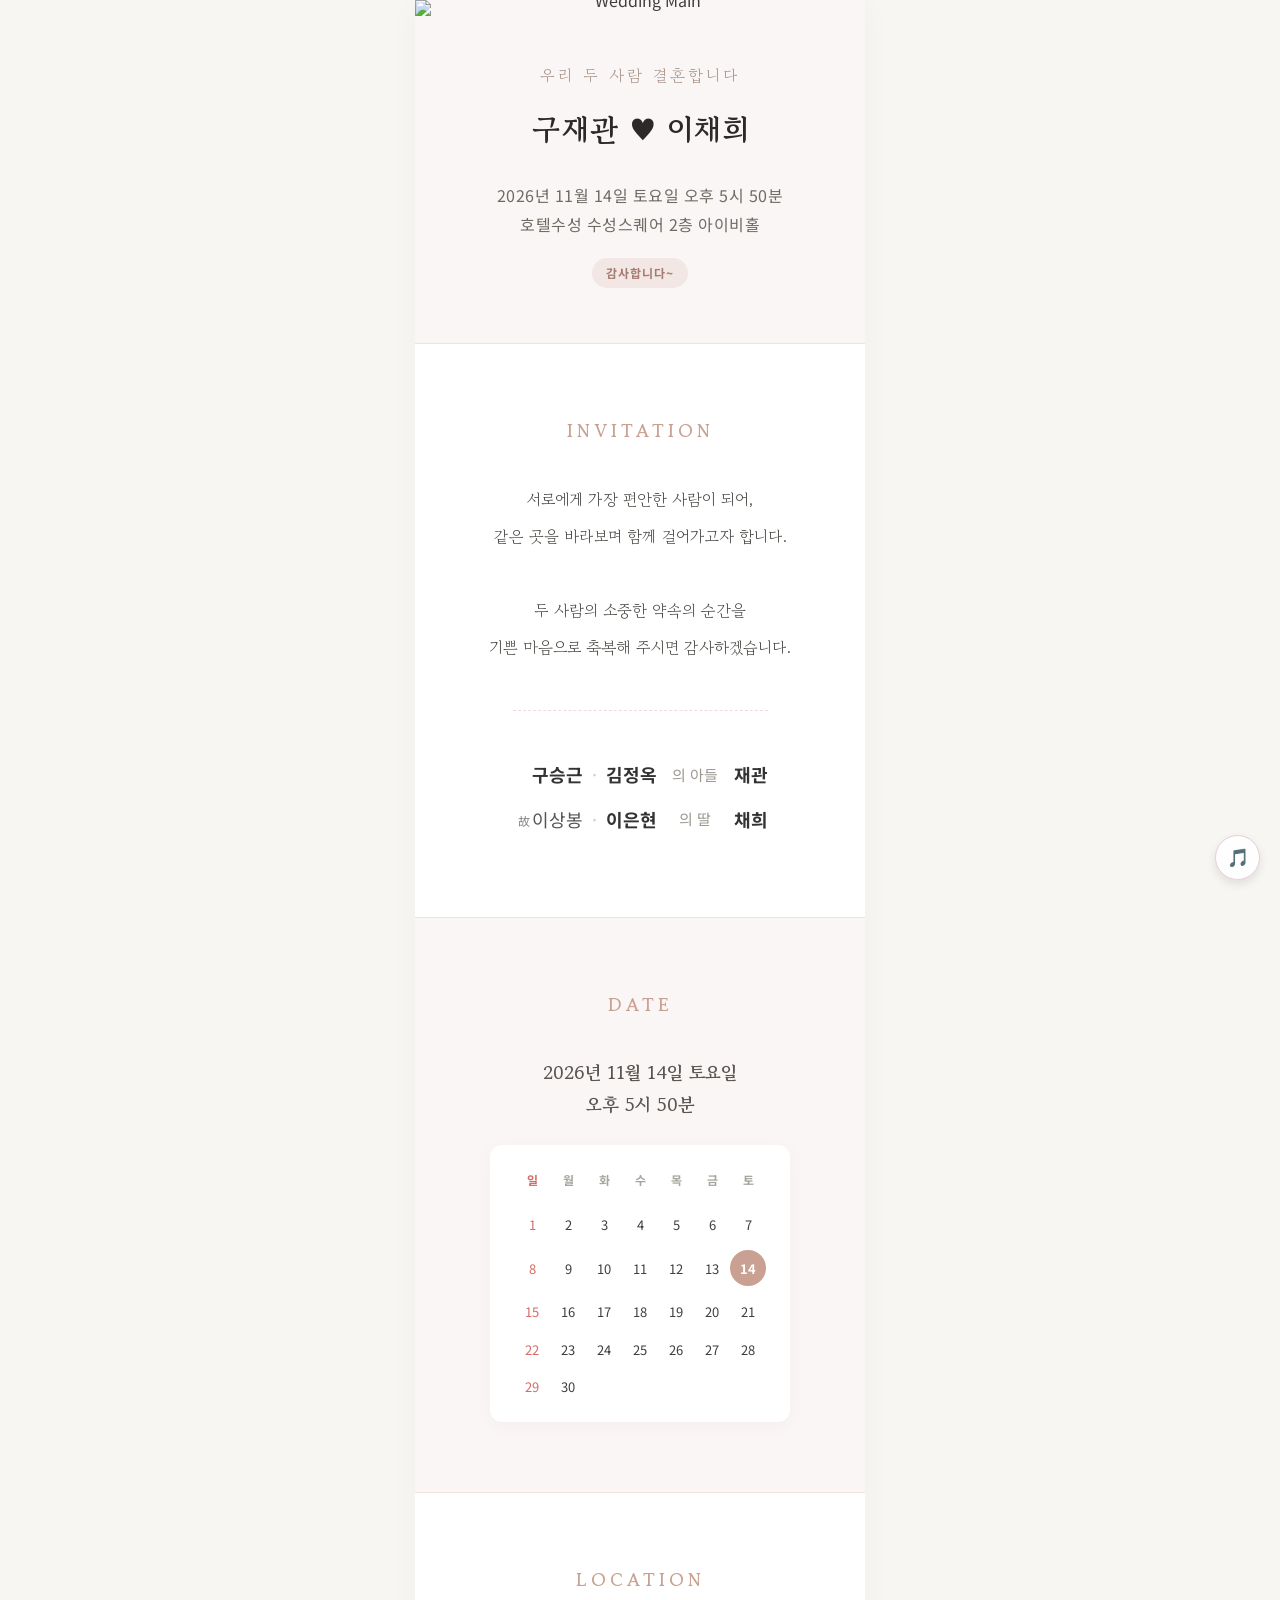
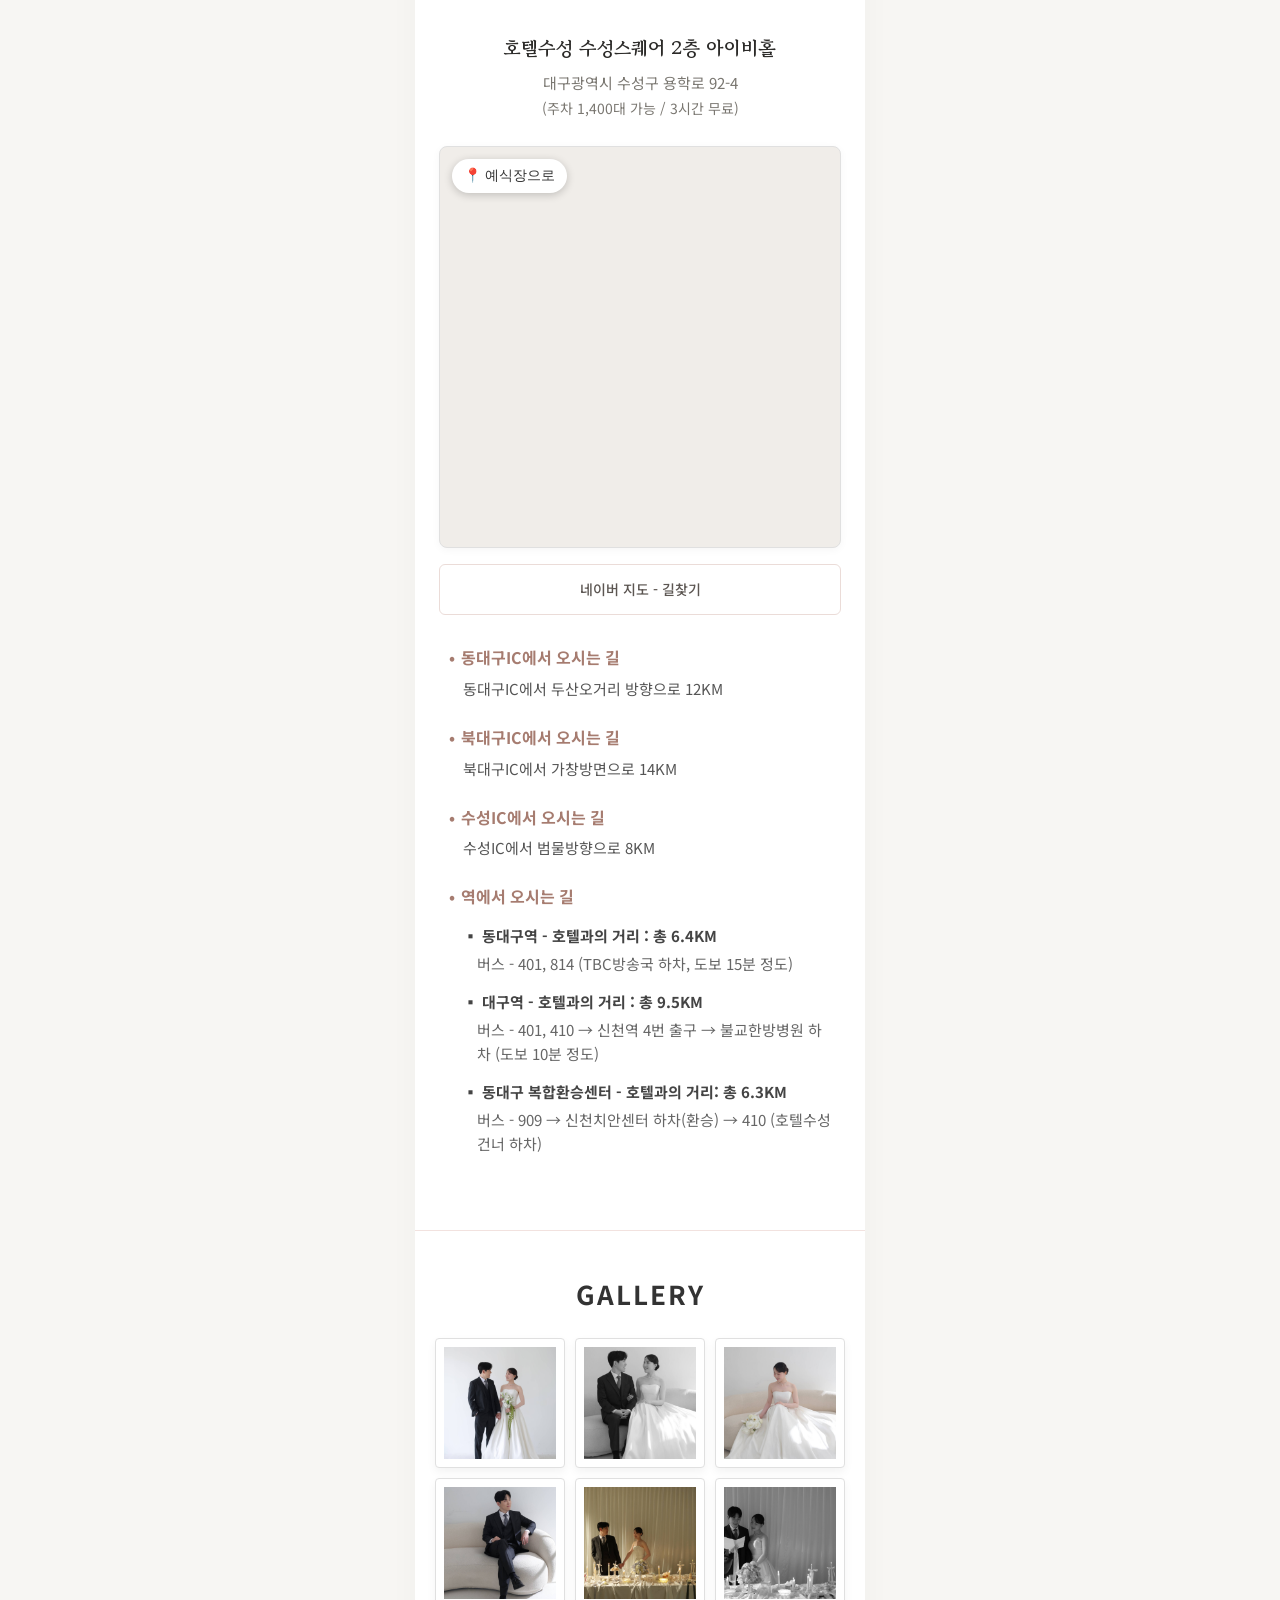
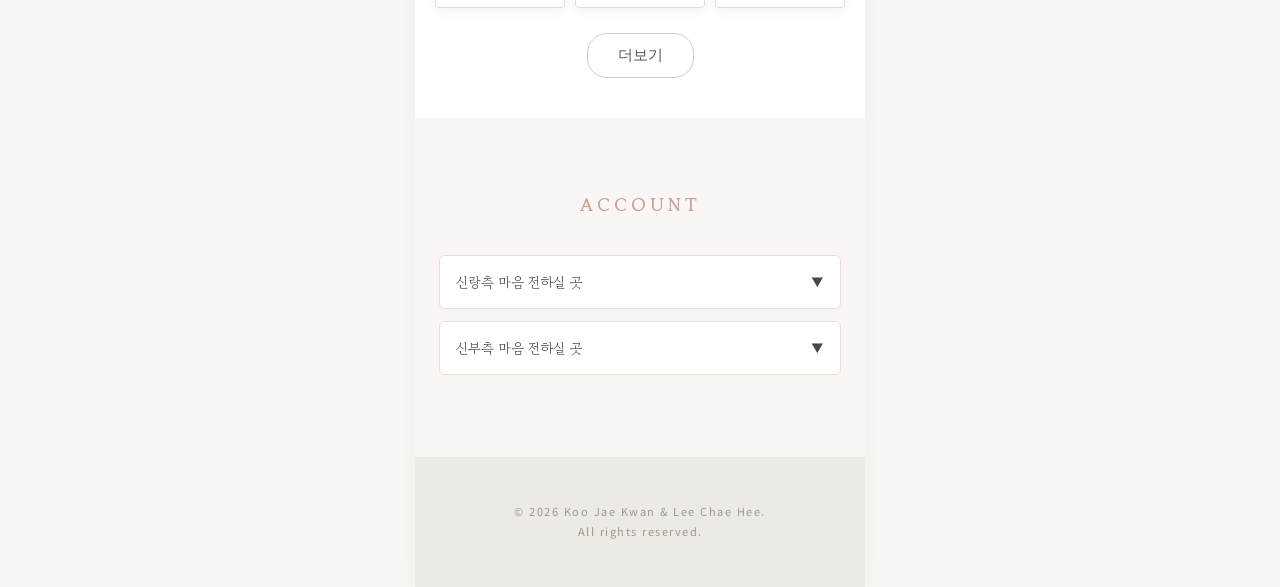
==== commit 331fc6f4: "지도 button 추가" ====
--- a/index.html
+++ b/index.html
@@ -108,6 +108,7 @@
         <div class="map-area">
             <!-- <img src="수성스퀘어_약도.jpg" alt="호텔수성 수성스퀘어 오시는 길 약도" class="map-img"> -->
             <div id="map" style="width:100%;height:400px;"></div>
+            <button type="button" id="goWeddingHall">📍 예식장으로</button>
         </div>
 
         <div class="navigation-links">
--- a/style.css
+++ b/style.css
@@ -250,7 +250,7 @@
 }
 .map-area {
     width: 100%;
-    height: 330px;
+    height: 100%;
     background-color: #f0ede9;
     margin-bottom: 20px;
     border-radius: 8px;
@@ -306,6 +306,35 @@
     margin-right: 6px;
 }
 
+
+/* map 버튼 */
+.map-area {
+    position: relative;
+}
+
+#goWeddingHall {
+    position: absolute;
+    top: 12px;
+    left: 12px;
+
+    z-index: 1000;
+
+    padding: 8px 12px;
+    border: none;
+    border-radius: 20px;
+    background: white;
+    color: #333;
+    font-size: 14px;
+    cursor: pointer;
+
+    box-shadow: 0 2px 8px rgba(0,0,0,.2);
+}
+
+#goWeddingHall:hover {
+    background: #f5f5f5;
+}
+
+
 /* 상위 카테고리의 일반 설명글 (들여쓰기 적용으로 타이틀 아래 정렬) */
 .route-desc {
     font-weight: 400; /* 일반 글씨 두께로 변경하여 타이틀 강조 */
@@ -332,6 +361,7 @@
     margin-top: 2px;
     margin-bottom: 4px;
 }
+
 
 /* 5. 마음 전하실 곳 (축의금 계좌) 섹션 */
 #gift-accounts {
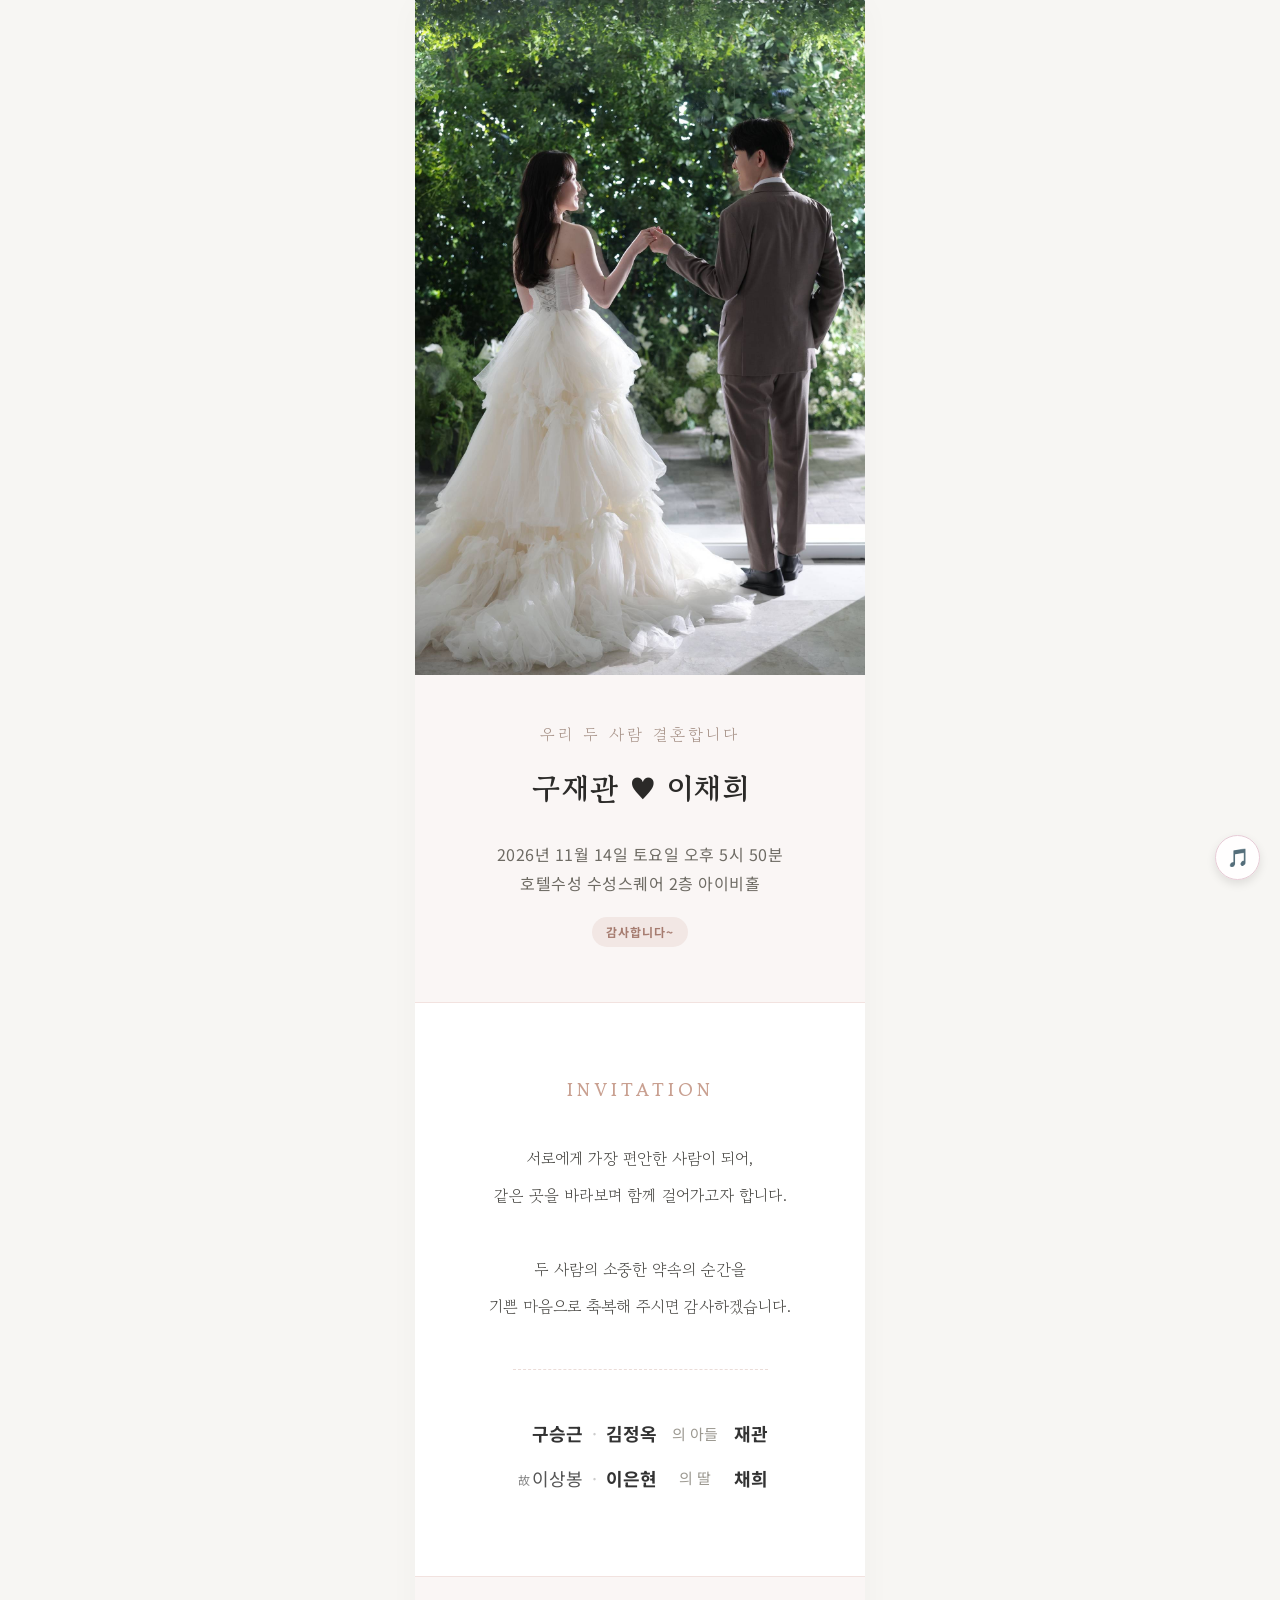
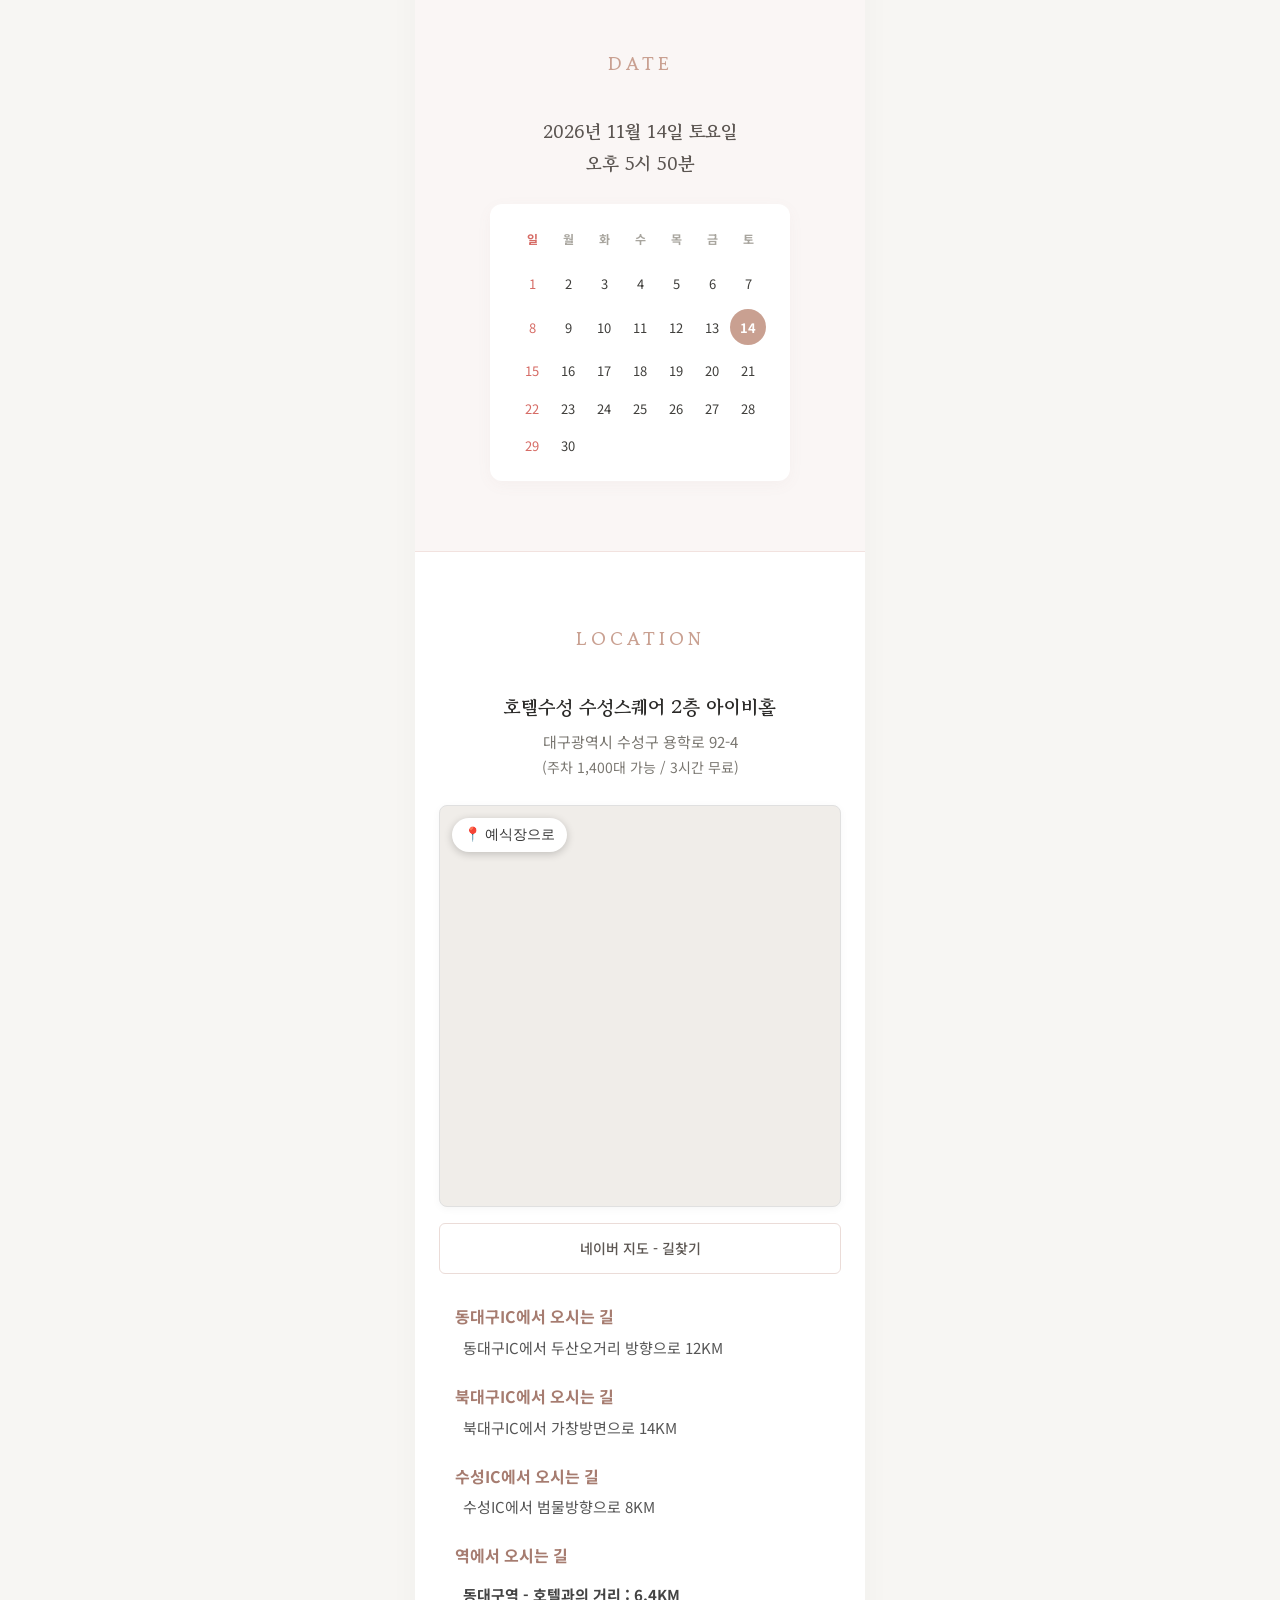
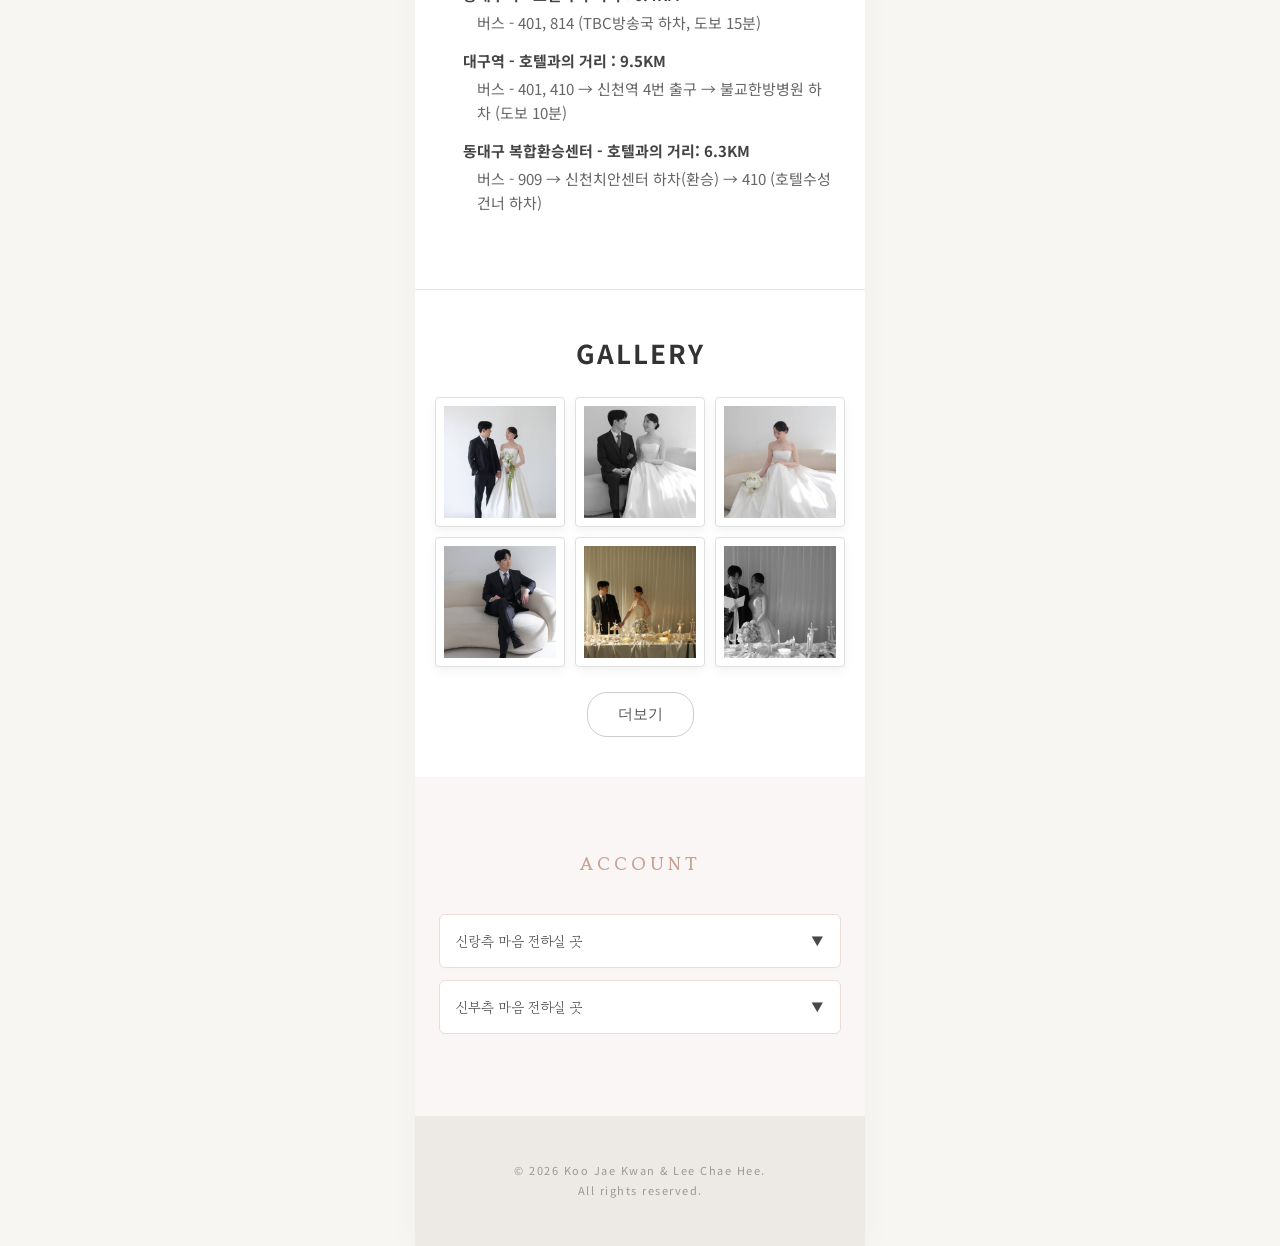
==== commit 385104d6: "썸네일 및 표지사진 변경, 오시는 길 문구 간결하게 변경" ====
--- a/index.html
+++ b/index.html
@@ -9,7 +9,8 @@
     <meta property="og:type" content="website">
     <meta property="og:title" content="신랑 구재관 & 신부 이채희 결혼식에 초대합니다">
     <meta property="og:description" content="2026.11.12 (토) 오후 5시 50분 | 호텔수성 수성스퀘어 아이비홀">
-    <meta property="og:image" content="https://images.unsplash.com/photo-1519741497674-611481863552?q=80&w=600&auto=format&fit=crop">
+    <!-- <meta property="og:image" content="https://images.unsplash.com/photo-1519741497674-611481863552?q=80&w=600&auto=format&fit=crop"> -->
+    <meta property="og:image" content="./pic/LLL_7129.JPG?q=80&w=600&auto=format&fit=crop">
     <meta property="og:url" content="">
 
     <!-- 구글 웹 폰트 적용 (감성적인 고운바탕 & 정갈한 노토산스) -->
@@ -40,7 +41,8 @@
     <section id="main-cover">
         <div class="cover-img-box">
             <!-- 기본 플레이스홀더 이미지입니다. 본인의 웨딩 사진 URL로 변경해 사용하세요. -->
-            <img class="cover-img" src="https://images.unsplash.com/photo-1519741497674-611481863552?q=80&w=600&auto=format&fit=crop" alt="Wedding Main">
+            <!-- <img class="cover-img" src="https://images.unsplash.com/photo-1519741497674-611481863552?q=80&w=600&auto=format&fit=crop" alt="Wedding Main"> -->
+            <img class="cover-img" src="./pic/LLL_7129.JPG?q=80&w=600&auto=format&fit=crop" alt="Wedding Main">
         </div>
         <div class="main-details">
             <p class="main-title-sub serif">우리 두 사람 결혼합니다</p>
@@ -133,15 +135,15 @@
             <p class="route-category">역에서 오시는 길</p>
 
             <!-- ↙ 하부 카테고리: 동대구역 -->
-            <p class="route-subcategory">▪ 동대구역 - 호텔과의 거리 : 총 6.4KM</p>
-            <p class="route-subcategory-contents">버스 - 401, 814 (TBC방송국 하차, 도보 15분 정도)</p>
+            <p class="route-subcategory">동대구역 - 호텔과의 거리 : 6.4KM</p>
+            <p class="route-subcategory-contents">버스 - 401, 814 (TBC방송국 하차, 도보 15분)</p>
 
             <!-- ↙ 하부 카테고리: 대구역 -->
-            <p class="route-subcategory">▪ 대구역 - 호텔과의 거리 : 총 9.5KM</p>
-            <p class="route-subcategory-contents">버스 - 401, 410 → 신천역 4번 출구 → 불교한방병원 하차 (도보 10분 정도)</p>
+            <p class="route-subcategory">대구역 - 호텔과의 거리 : 9.5KM</p>
+            <p class="route-subcategory-contents">버스 - 401, 410 → 신천역 4번 출구 → 불교한방병원 하차 (도보 10분)</p>
 
             <!-- ↙ 하부 카테고리: 복합환승센터 -->
-            <p class="route-subcategory">▪ 동대구 복합환승센터 - 호텔과의 거리: 총 6.3KM</p>
+            <p class="route-subcategory">동대구 복합환승센터 - 호텔과의 거리: 6.3KM</p>
             <p class="route-subcategory-contents">버스 - 909 → 신천치안센터 하차(환승) → 410 (호텔수성건너 하차)</p>
         </div>
     </section>
--- a/style.css
+++ b/style.css
@@ -302,7 +302,7 @@
 }
 
 .route-category::before {
-    content: "•";
+    content: "";
     margin-right: 6px;
 }
 
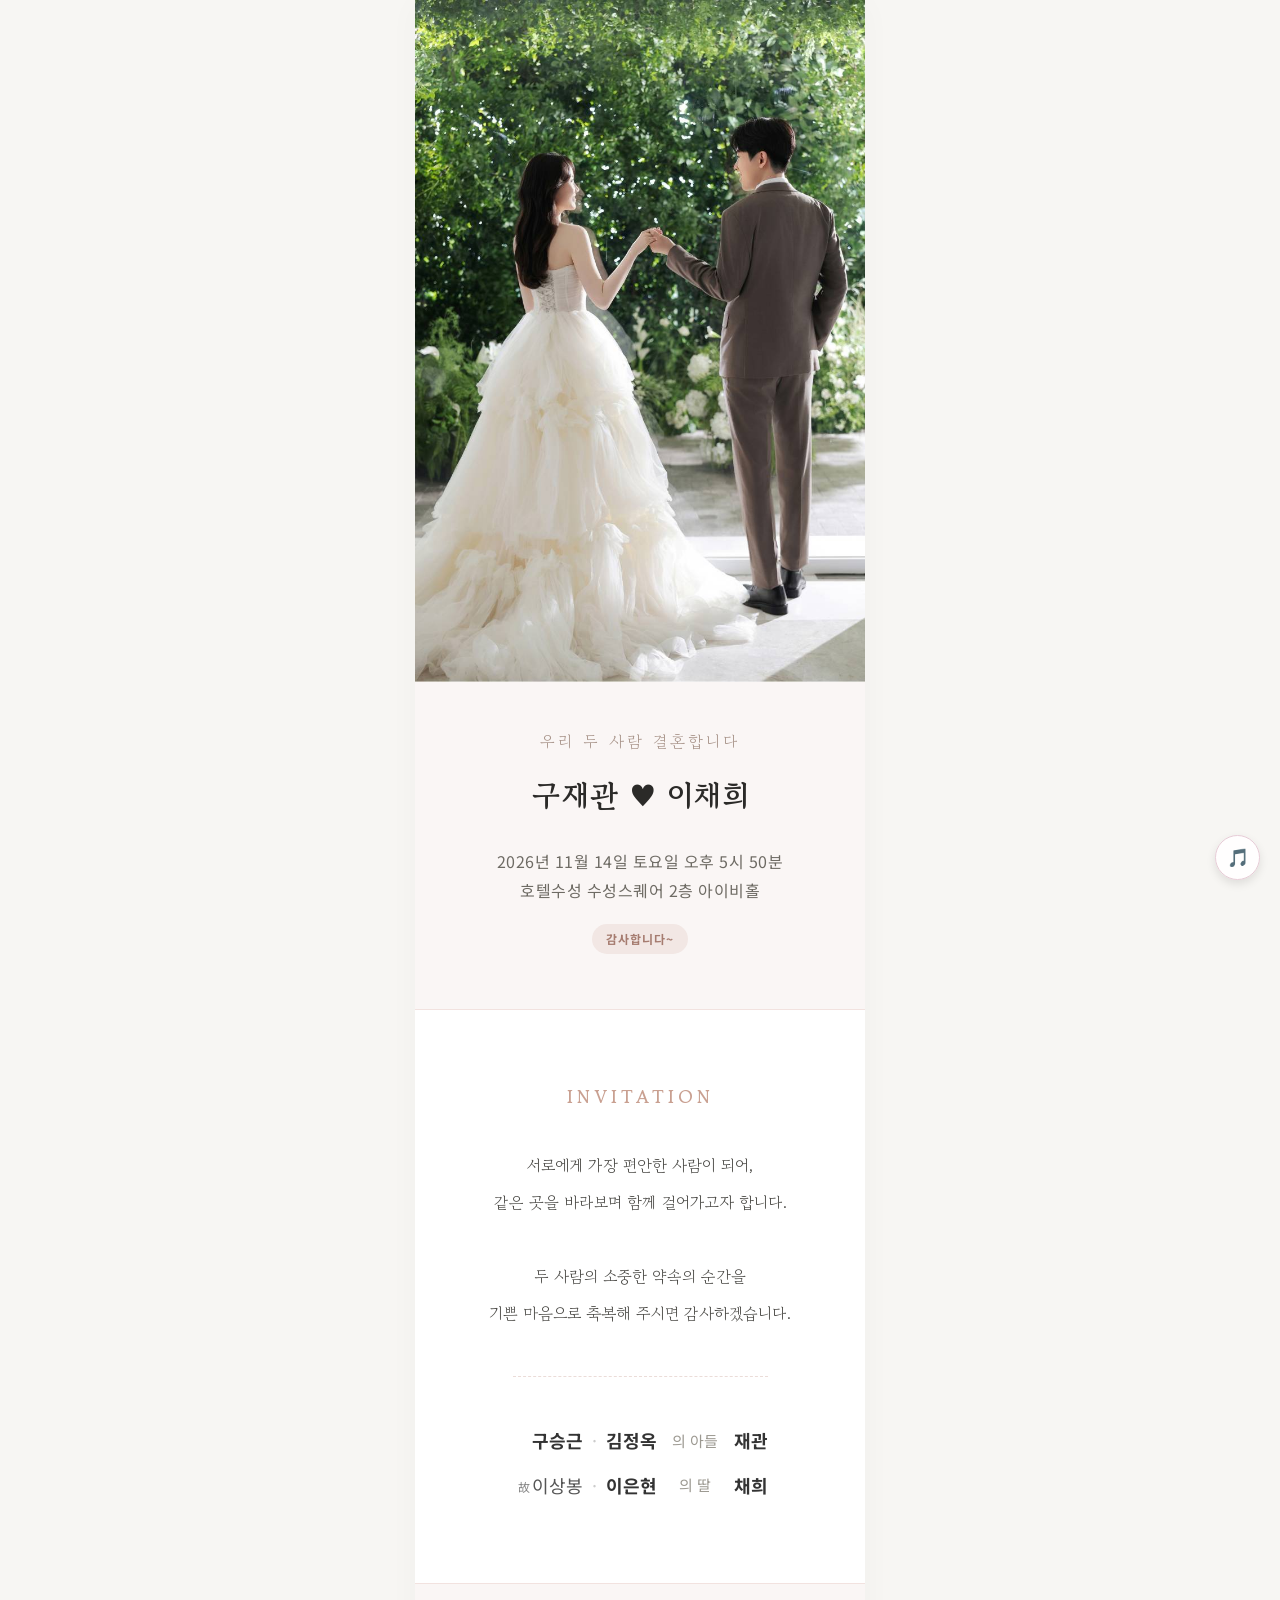
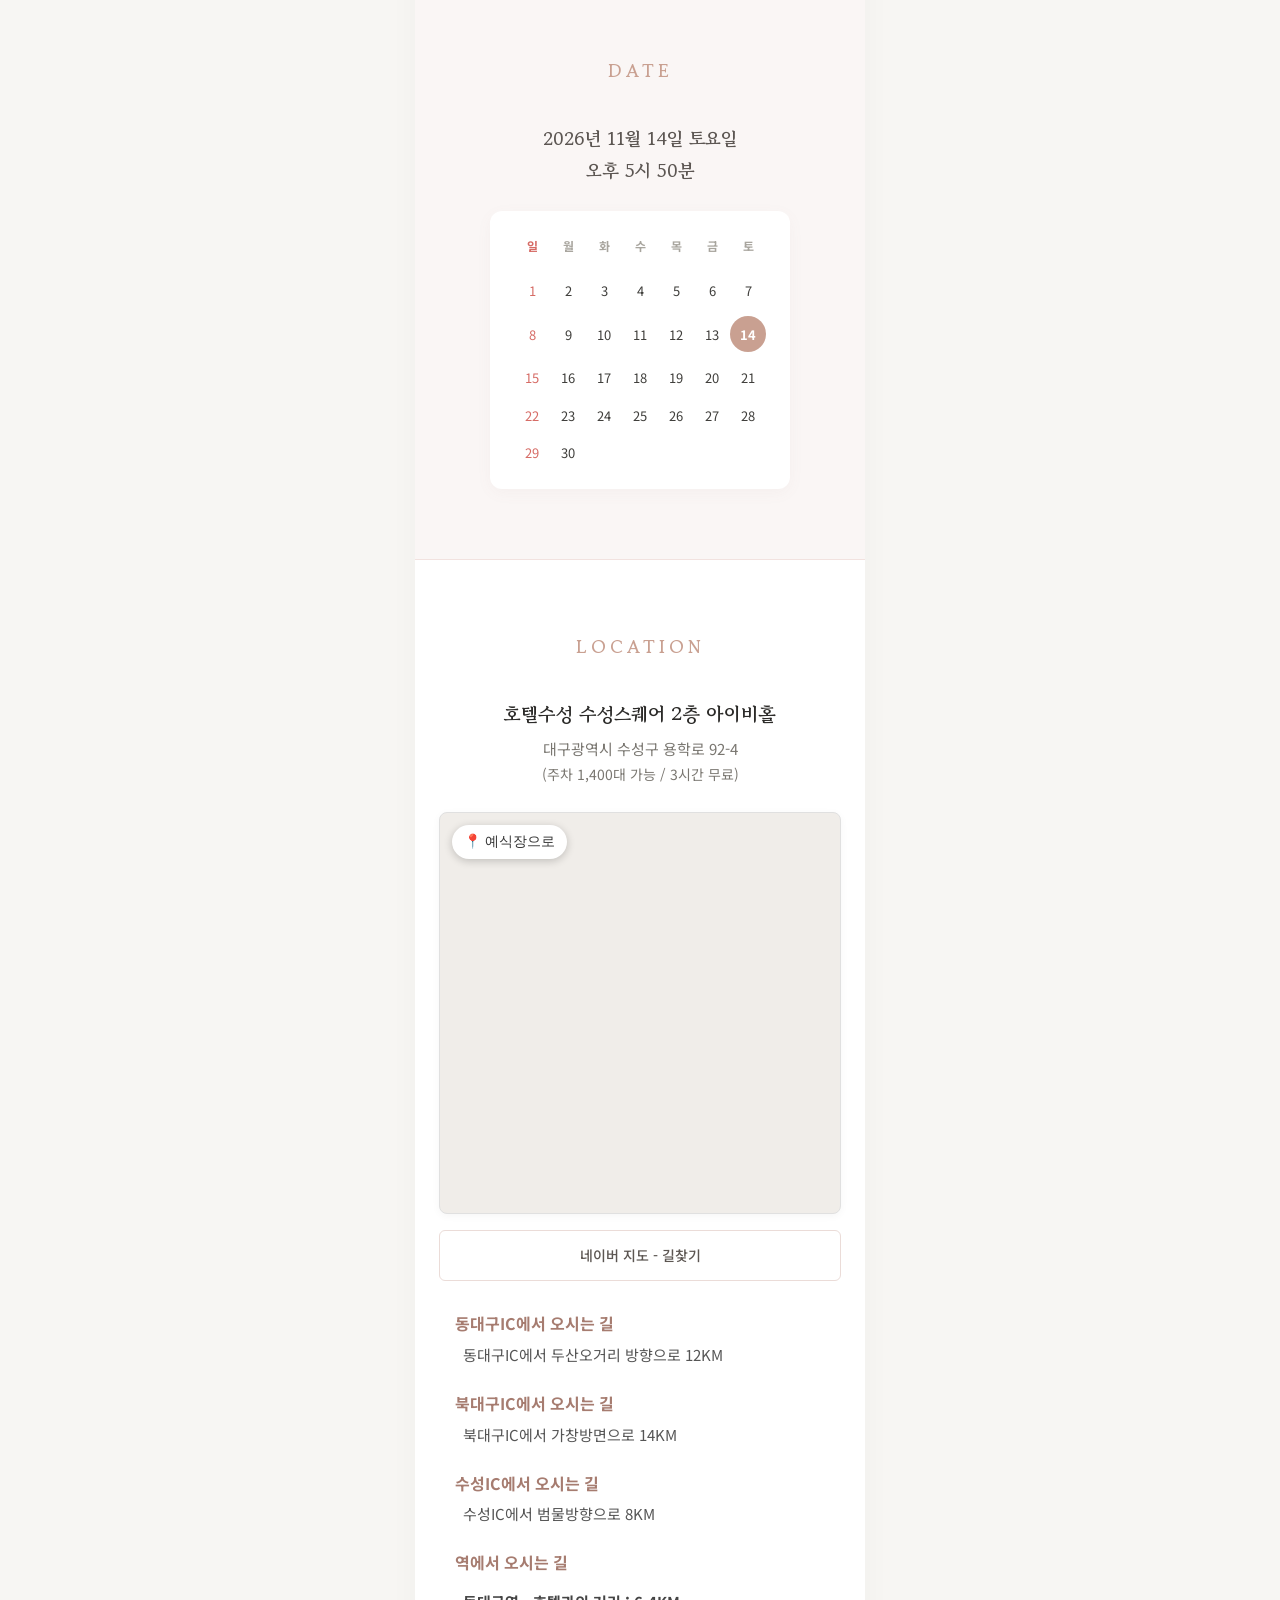
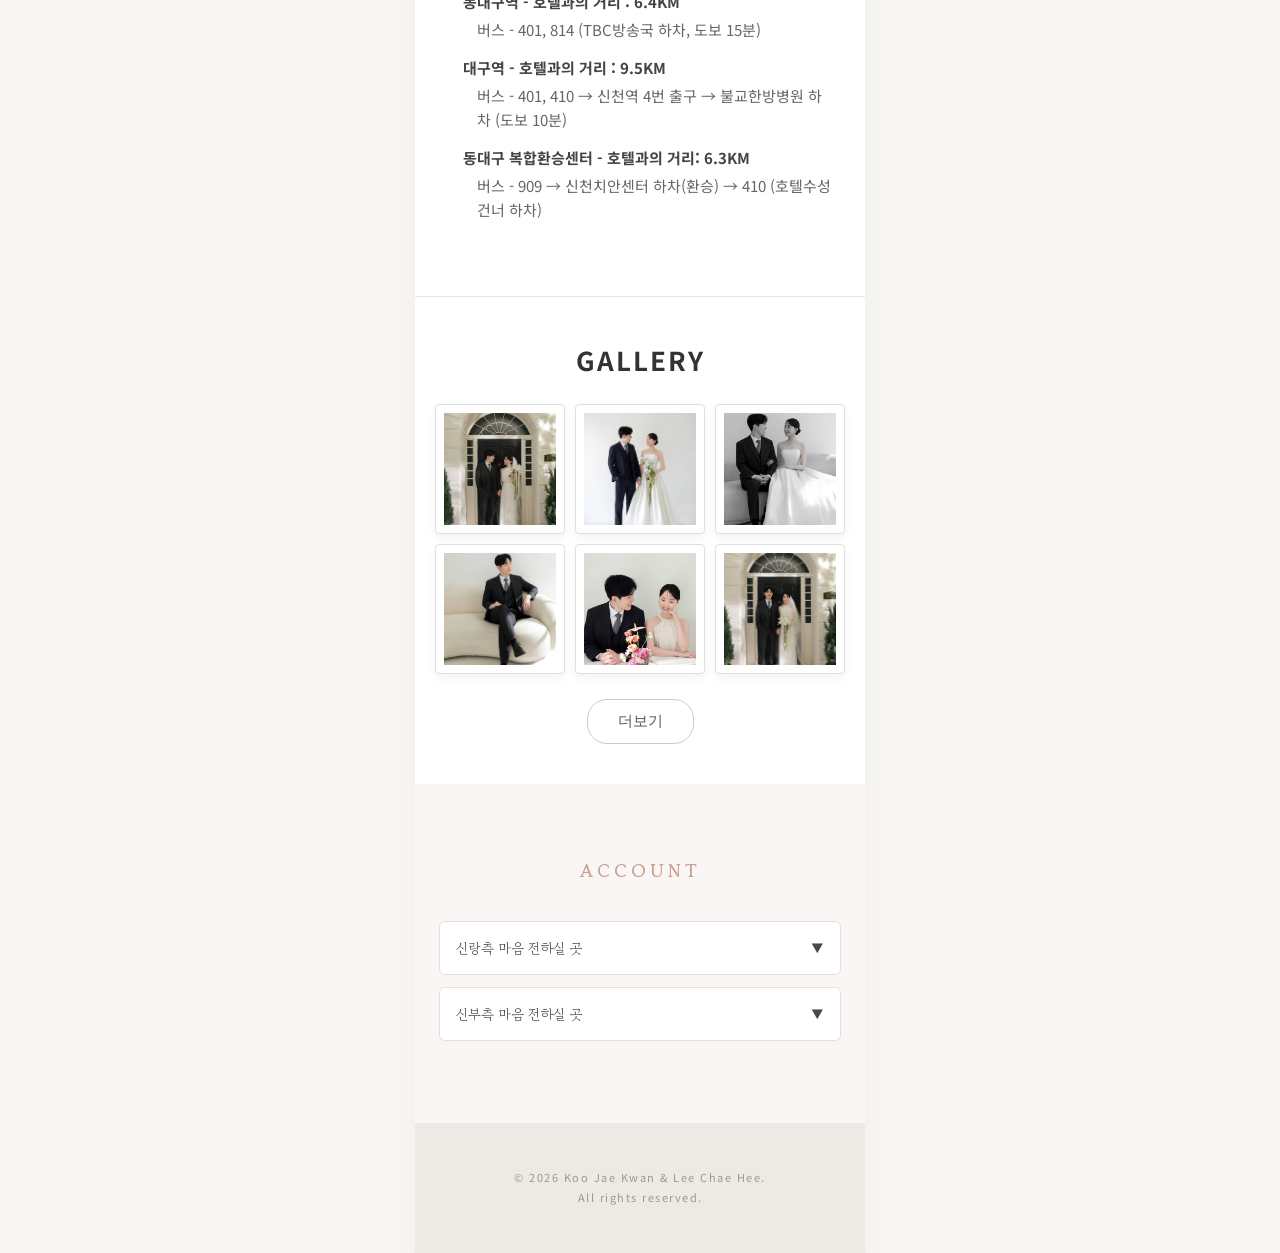
==== commit d6a8fc36: "사진변경" ====
--- a/index.html
+++ b/index.html
@@ -10,7 +10,7 @@
     <meta property="og:title" content="신랑 구재관 & 신부 이채희 결혼식에 초대합니다">
     <meta property="og:description" content="2026.11.12 (토) 오후 5시 50분 | 호텔수성 수성스퀘어 아이비홀">
     <!-- <meta property="og:image" content="https://images.unsplash.com/photo-1519741497674-611481863552?q=80&w=600&auto=format&fit=crop"> -->
-    <meta property="og:image" content="./pic/LLL_7129.JPG?q=80&w=600&auto=format&fit=crop">
+    <meta property="og:image" content="./pic/4.jpg?q=80&w=600&auto=format&fit=crop">
     <meta property="og:url" content="">
 
     <!-- 구글 웹 폰트 적용 (감성적인 고운바탕 & 정갈한 노토산스) -->
@@ -40,9 +40,7 @@
     <!-- 1. 메인 커버 섹션 -->
     <section id="main-cover">
         <div class="cover-img-box">
-            <!-- 기본 플레이스홀더 이미지입니다. 본인의 웨딩 사진 URL로 변경해 사용하세요. -->
-            <!-- <img class="cover-img" src="https://images.unsplash.com/photo-1519741497674-611481863552?q=80&w=600&auto=format&fit=crop" alt="Wedding Main"> -->
-            <img class="cover-img" src="./pic/LLL_7129.JPG?q=80&w=600&auto=format&fit=crop" alt="Wedding Main">
+            <img class="cover-img" src="./pic/4.jpg?q=80&w=600&auto=format&fit=crop" alt="Wedding Main">
         </div>
         <div class="main-details">
             <p class="main-title-sub serif">우리 두 사람 결혼합니다</p>
@@ -154,18 +152,23 @@
     
     <div class="gallery-grid">
         <!-- 처음 노출될 6개 이미지 (1~6) -->
-        <div class="gallery-item"><img src="pic/LLL_5922.JPG" alt="사진 1"></div>
-        <div class="gallery-item"><img src="pic/LLL_6126.JPG" alt="사진 2"></div>
-        <div class="gallery-item"><img src="pic/LLL_6194.JPG" alt="사진 3"></div>
-        <div class="gallery-item"><img src="pic/LLL_6239.JPG" alt="사진 4" loading="lazy"></div>
-        <div class="gallery-item"><img src="pic/LLL_6323.JPG" alt="사진 5" loading="lazy"></div>
-        <div class="gallery-item"><img src="pic/LLL_6338.JPG" alt="사진 6" loading="lazy"></div>
+        <div class="gallery-item"><img src="pic/16.jpg" alt=""></div>
+        <div class="gallery-item"><img src="pic/14.jpg" alt=""></div>
+        <div class="gallery-item"><img src="pic/15.jpg" alt=""></div>
+        <div class="gallery-item"><img src="pic/11.jpg" alt=""></div>
+        <div class="gallery-item"><img src="pic/13.jpg" alt=""></div>
+        <div class="gallery-item"><img src="pic/10.jpg" alt=""></div>
 
         <!-- 접혀있을 추가 이미지 (7번 이후부터는 extra-item hidden 추가) -->
-        <div class="gallery-item extra-item hidden"><img src="pic/LLL_6510.JPG" alt="사진 7" loading="lazy"></div>
-        <div class="gallery-item extra-item hidden"><img src="pic/LLL_6702.JPG" alt="사진 8" loading="lazy"></div>
-        <div class="gallery-item extra-item hidden"><img src="pic/LLL_6889.JPG" alt="사진 9" loading="lazy"></div>
-        <div class="gallery-item extra-item hidden"><img src="pic/LLL_7136.JPG" alt="사진 10" loading="lazy"></div>
+        <div class="gallery-item extra-item hidden"><img src="pic/7.jpg" alt="" loading="lazy"></div>
+        <div class="gallery-item extra-item hidden"><img src="pic/8.jpg" alt="" loading="lazy"></div>
+        <div class="gallery-item extra-item hidden"><img src="pic/5.jpg" alt="" loading="lazy"></div>
+        <div class="gallery-item extra-item hidden"><img src="pic/6.jpg" alt="" loading="lazy"></div>
+        <div class="gallery-item extra-item hidden"><img src="pic/3.jpg" alt="" loading="lazy"></div>
+        <div class="gallery-item extra-item hidden"><img src="pic/1.jpg" alt="" loading="lazy"></div>
+        <div class="gallery-item extra-item hidden"><img src="pic/20.jpg" alt="" loading="lazy"></div>
+        <div class="gallery-item extra-item hidden"><img src="pic/18.jpg" alt="" loading="lazy"></div>
+        <div class="gallery-item extra-item hidden"><img src="pic/19.jpg" alt="" loading="lazy"></div>
     </div>
 
 
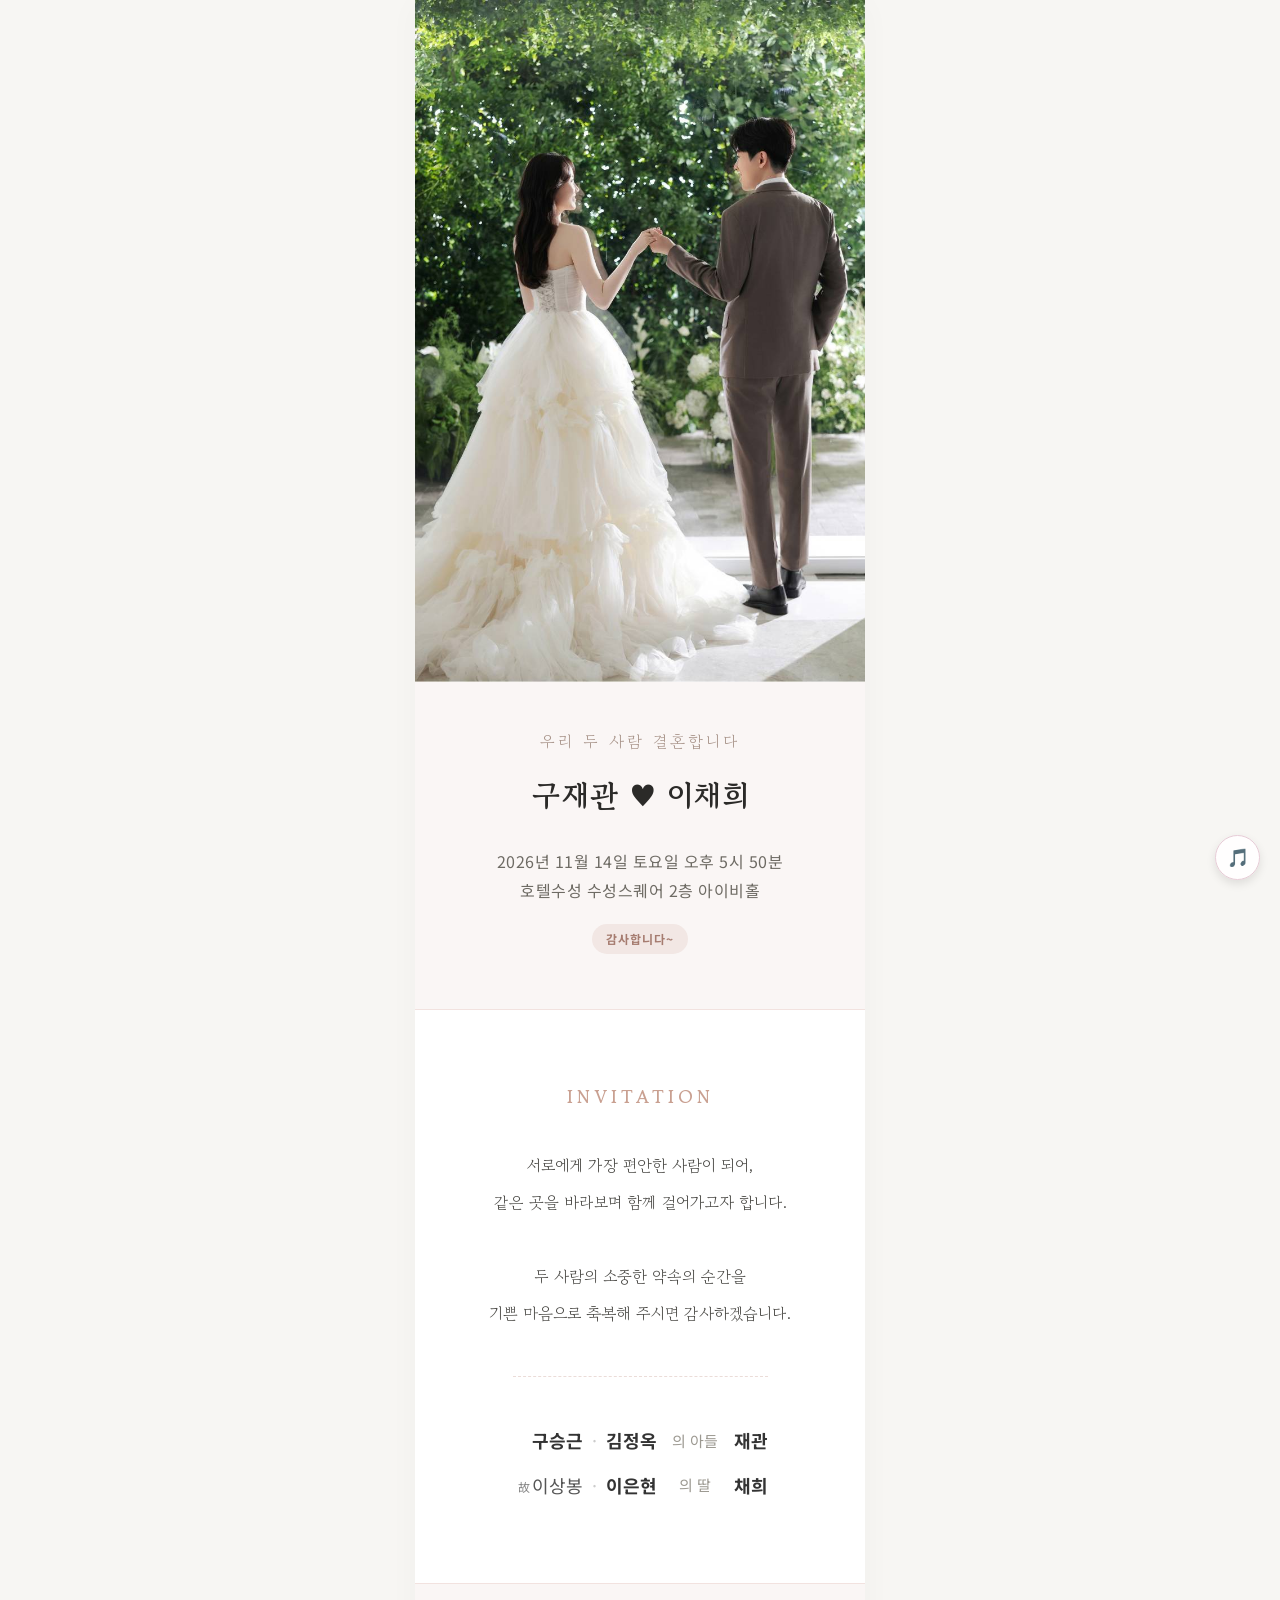
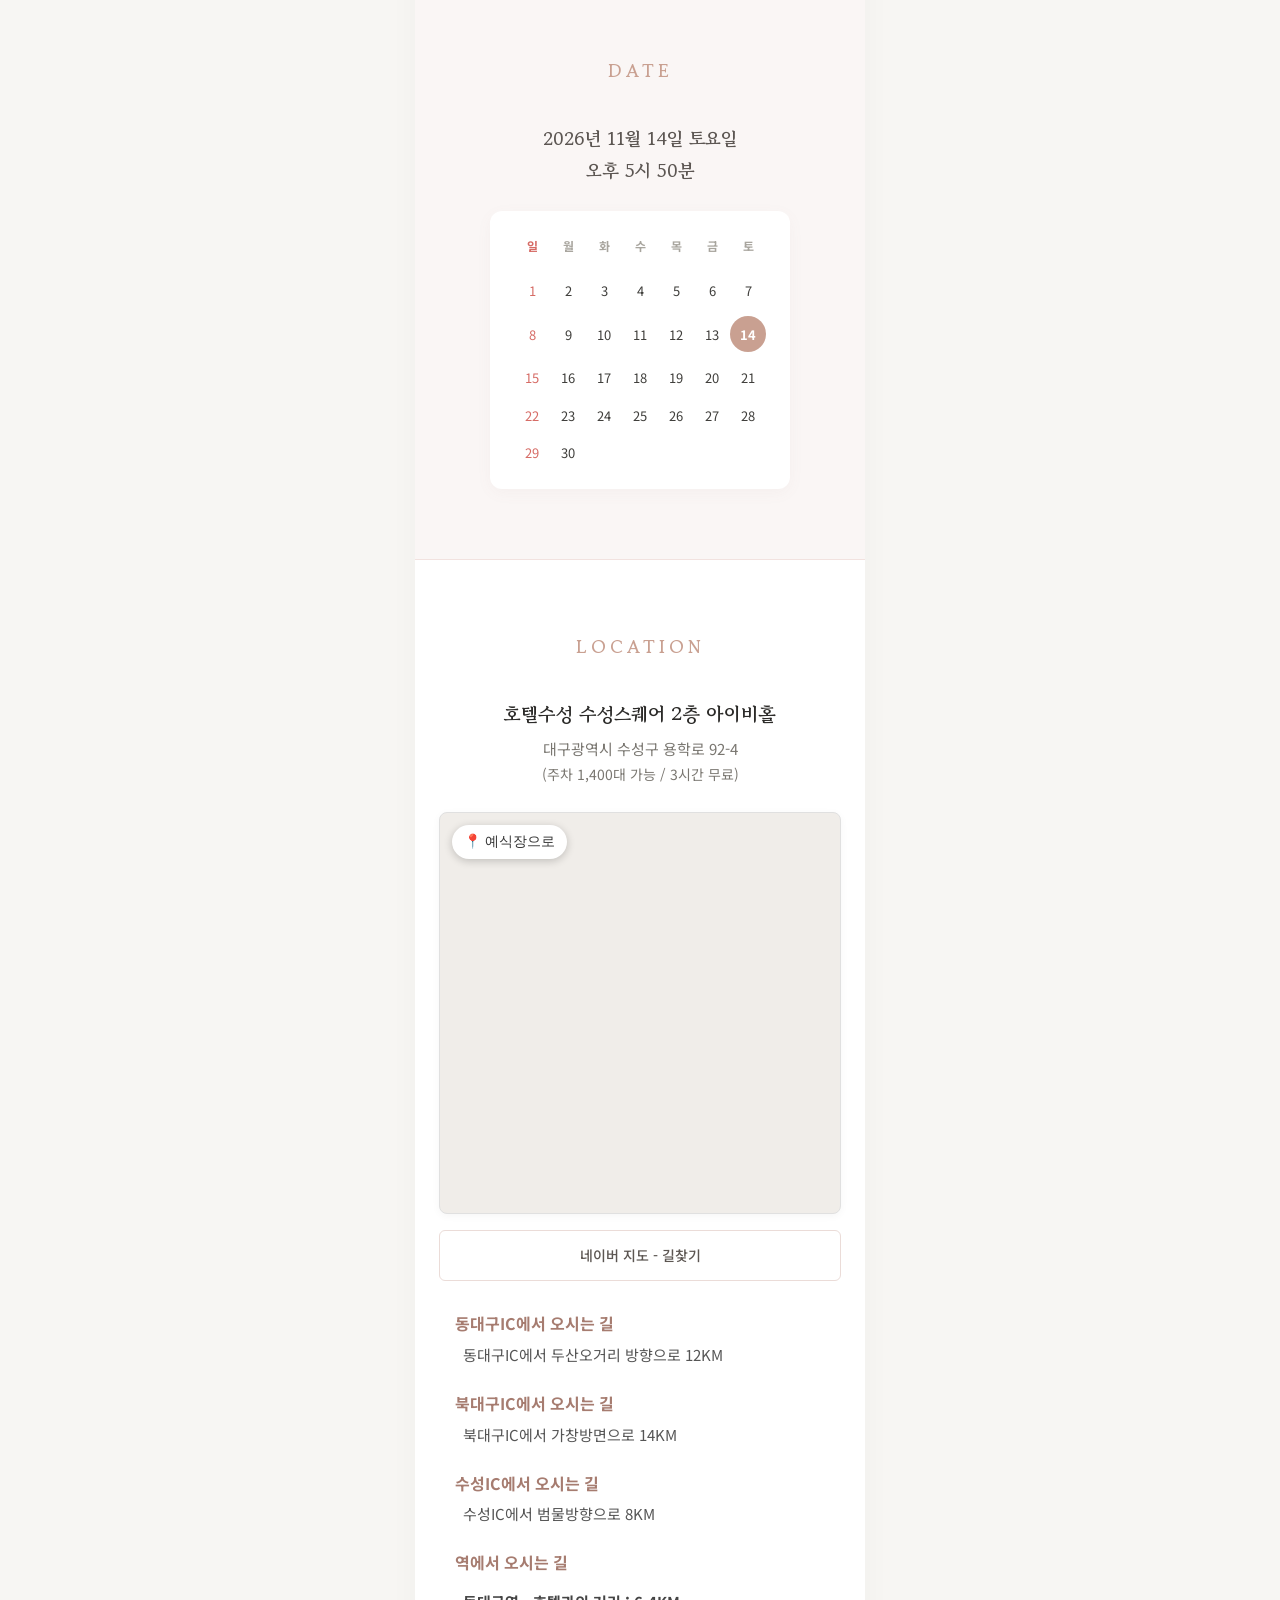
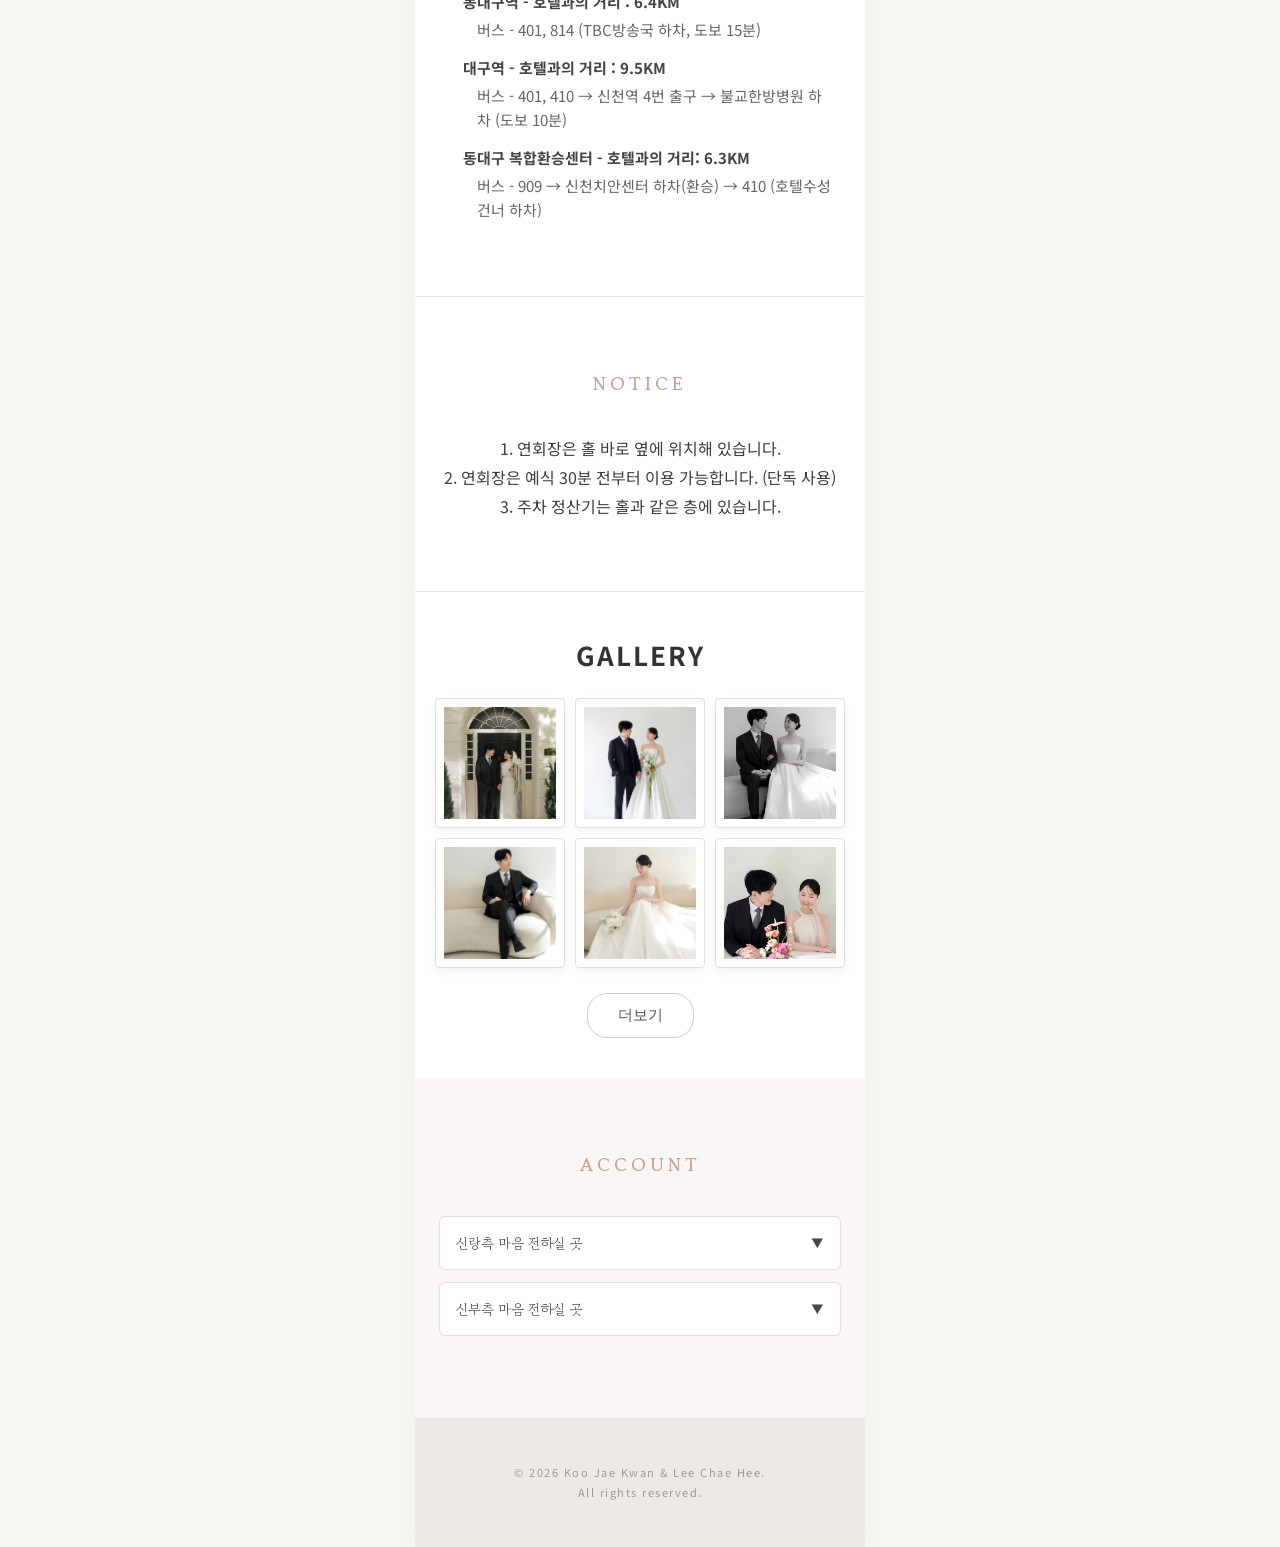
==== commit f18d033d: "notice 추가" ====
--- a/index.html
+++ b/index.html
@@ -146,6 +146,14 @@
         </div>
     </section>
 
+    <!-- 5. notice -->
+    <section id="notice-sections">
+        <p class="section-title serif">Notice</p>
+        <p class="notice-text">1. 연회장은 홀 바로 옆에 위치해 있습니다.</p>
+        <p class="notice-text">2. 연회장은 예식 30분 전부터 이용 가능합니다. (단독 사용)</p>
+        <p class="notice-text">3. 주차 정산기는 홀과 같은 층에 있습니다.</p>
+    </section>
+
     <!-- 갤러리 섹션 시작 -->
     <div class="gallery-container">
     <h2 class="gallery-title">GALLERY</h2>
@@ -156,10 +164,12 @@
         <div class="gallery-item"><img src="pic/14.jpg" alt=""></div>
         <div class="gallery-item"><img src="pic/15.jpg" alt=""></div>
         <div class="gallery-item"><img src="pic/11.jpg" alt=""></div>
+        <div class="gallery-item"><img src="pic/12.jpg" alt=""></div>
         <div class="gallery-item"><img src="pic/13.jpg" alt=""></div>
-        <div class="gallery-item"><img src="pic/10.jpg" alt=""></div>
+        
 
         <!-- 접혀있을 추가 이미지 (7번 이후부터는 extra-item hidden 추가) -->
+        <div class="gallery-item extra-item hidden"><img src="pic/10.jpg" alt="" loading="lazy"></div>
         <div class="gallery-item extra-item hidden"><img src="pic/7.jpg" alt="" loading="lazy"></div>
         <div class="gallery-item extra-item hidden"><img src="pic/8.jpg" alt="" loading="lazy"></div>
         <div class="gallery-item extra-item hidden"><img src="pic/5.jpg" alt="" loading="lazy"></div>
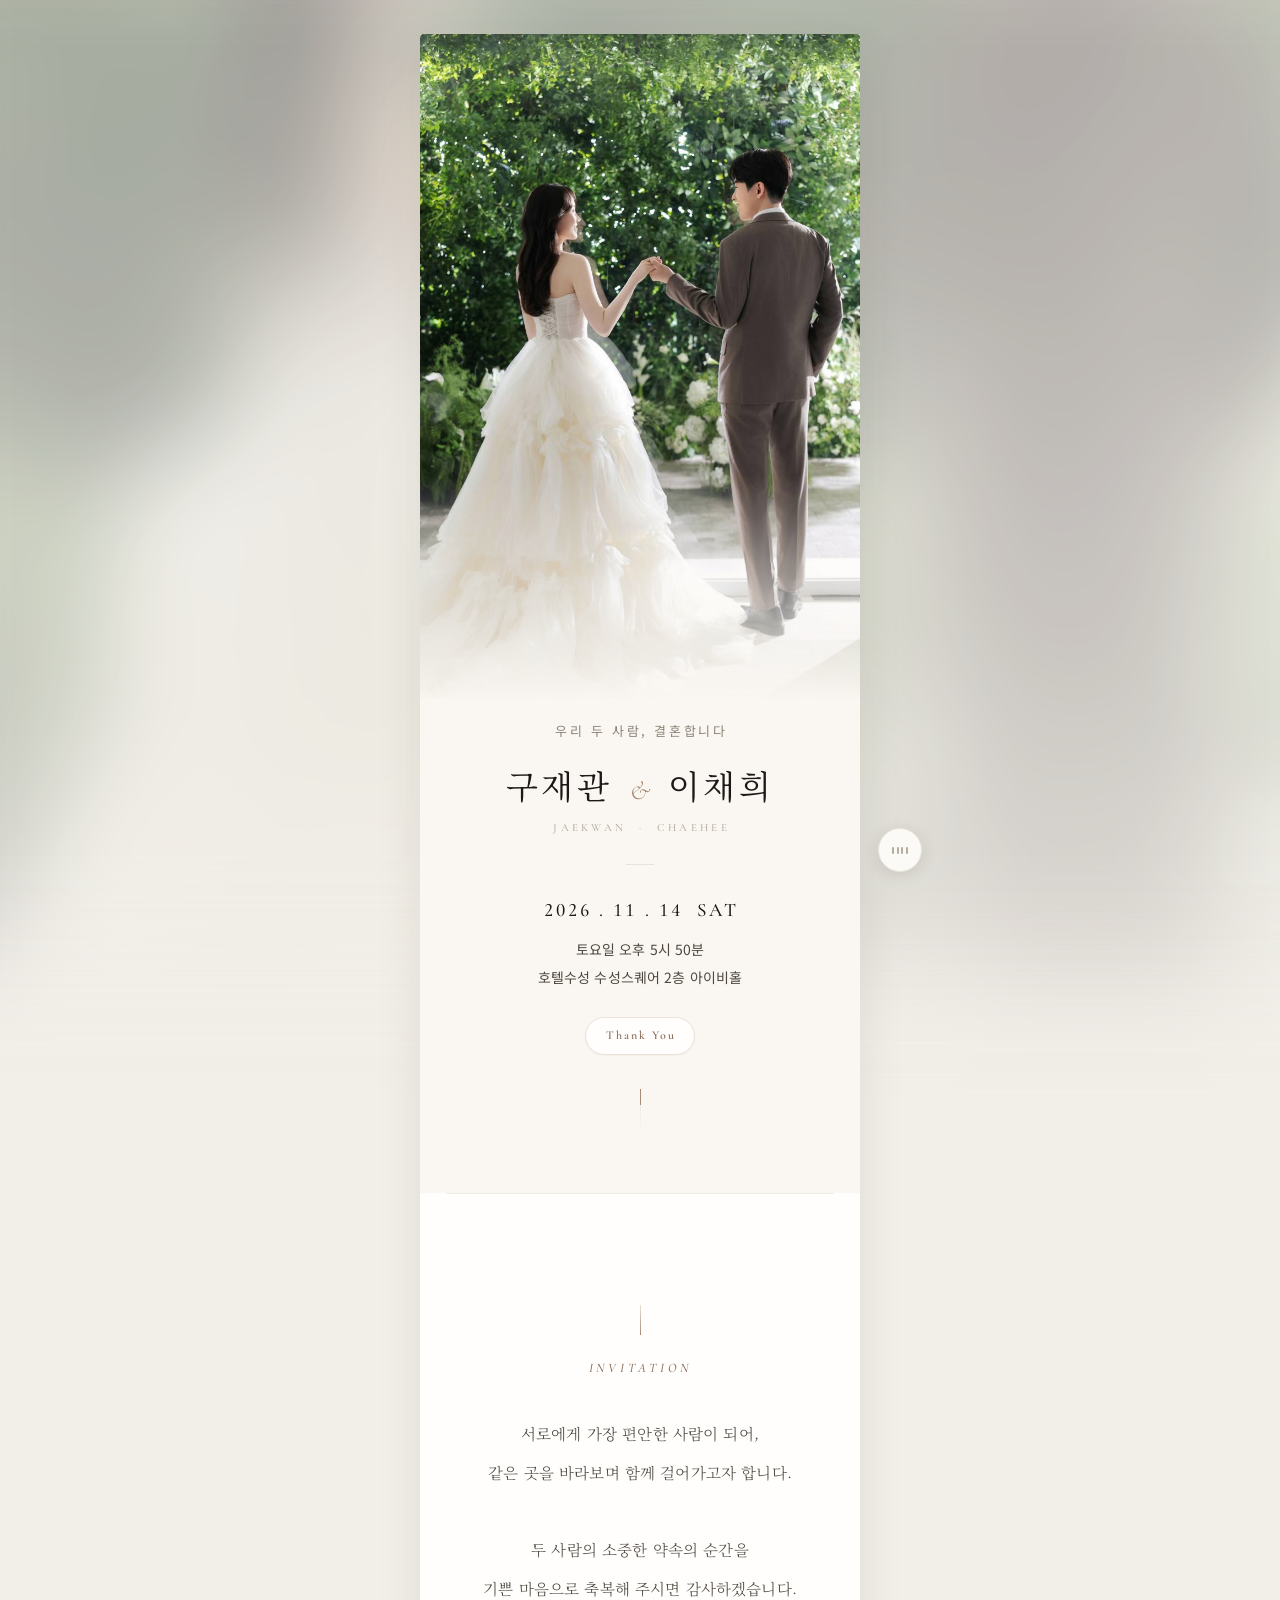
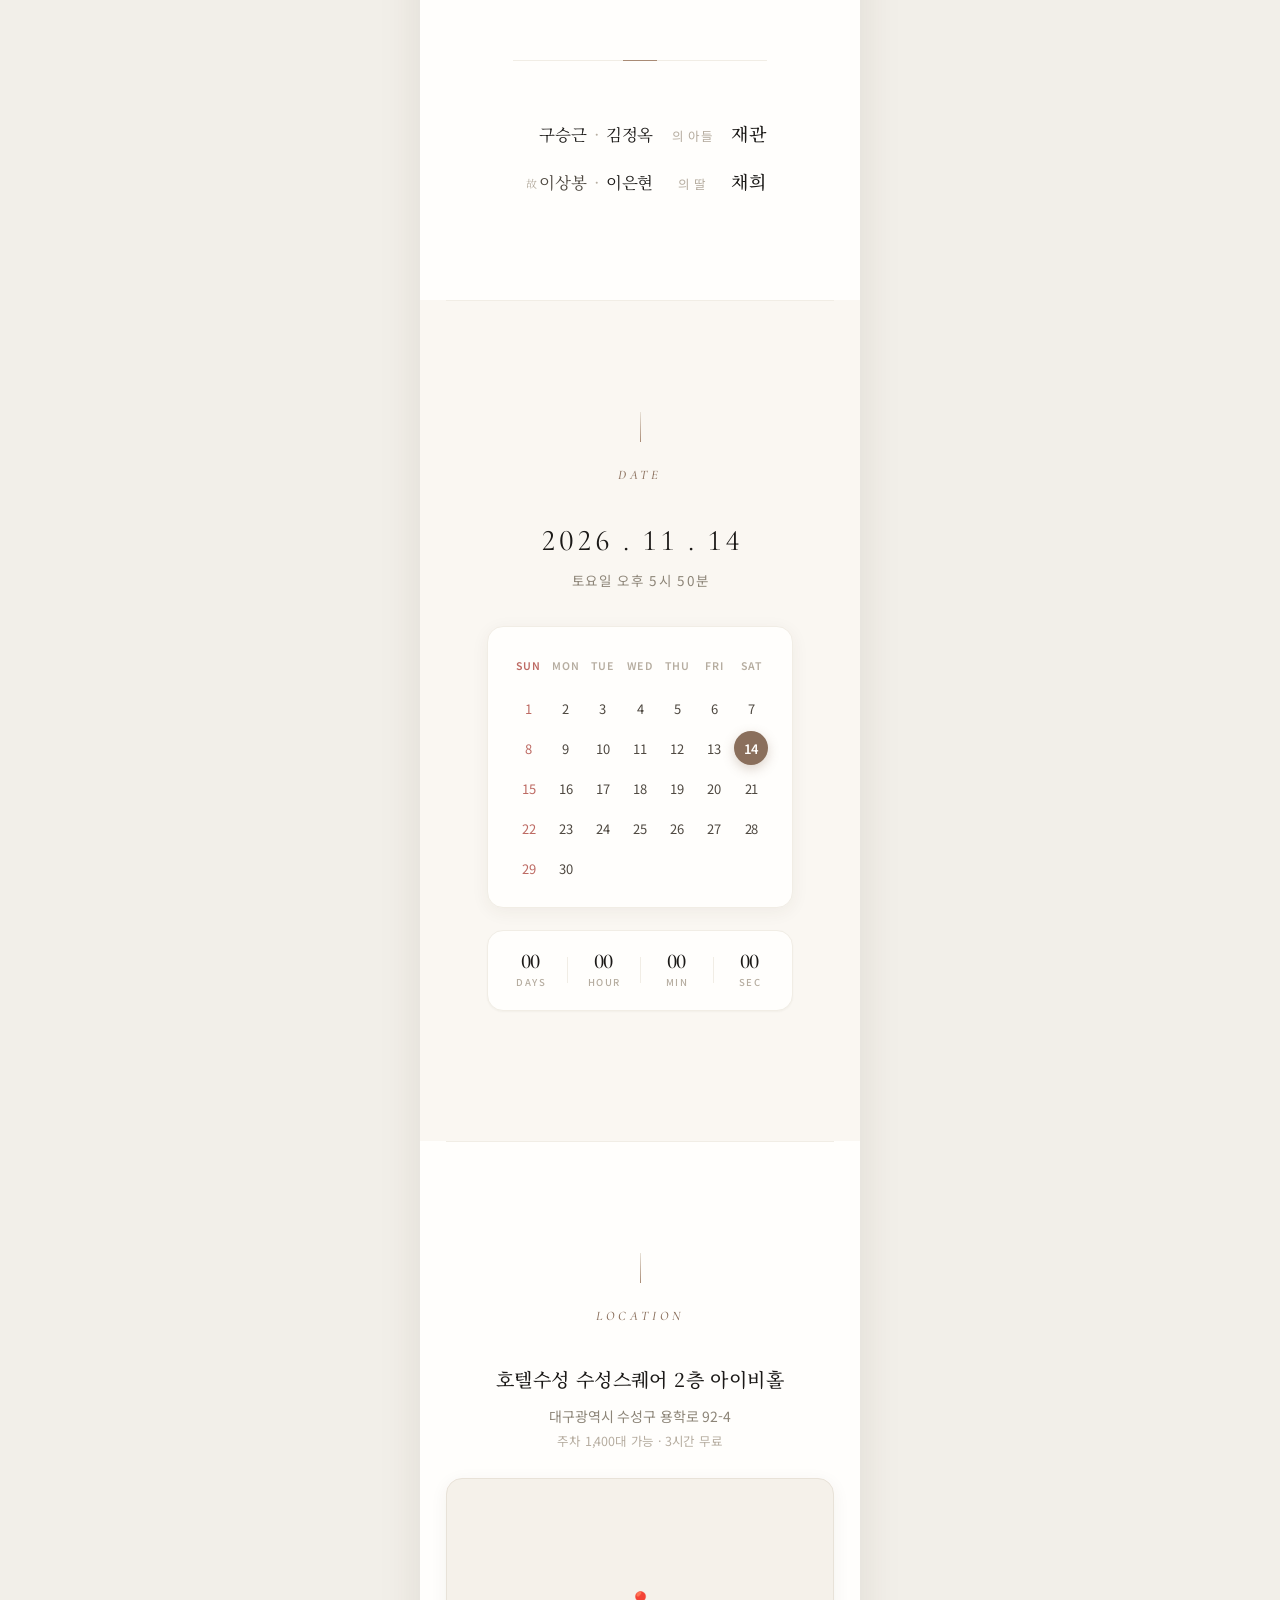
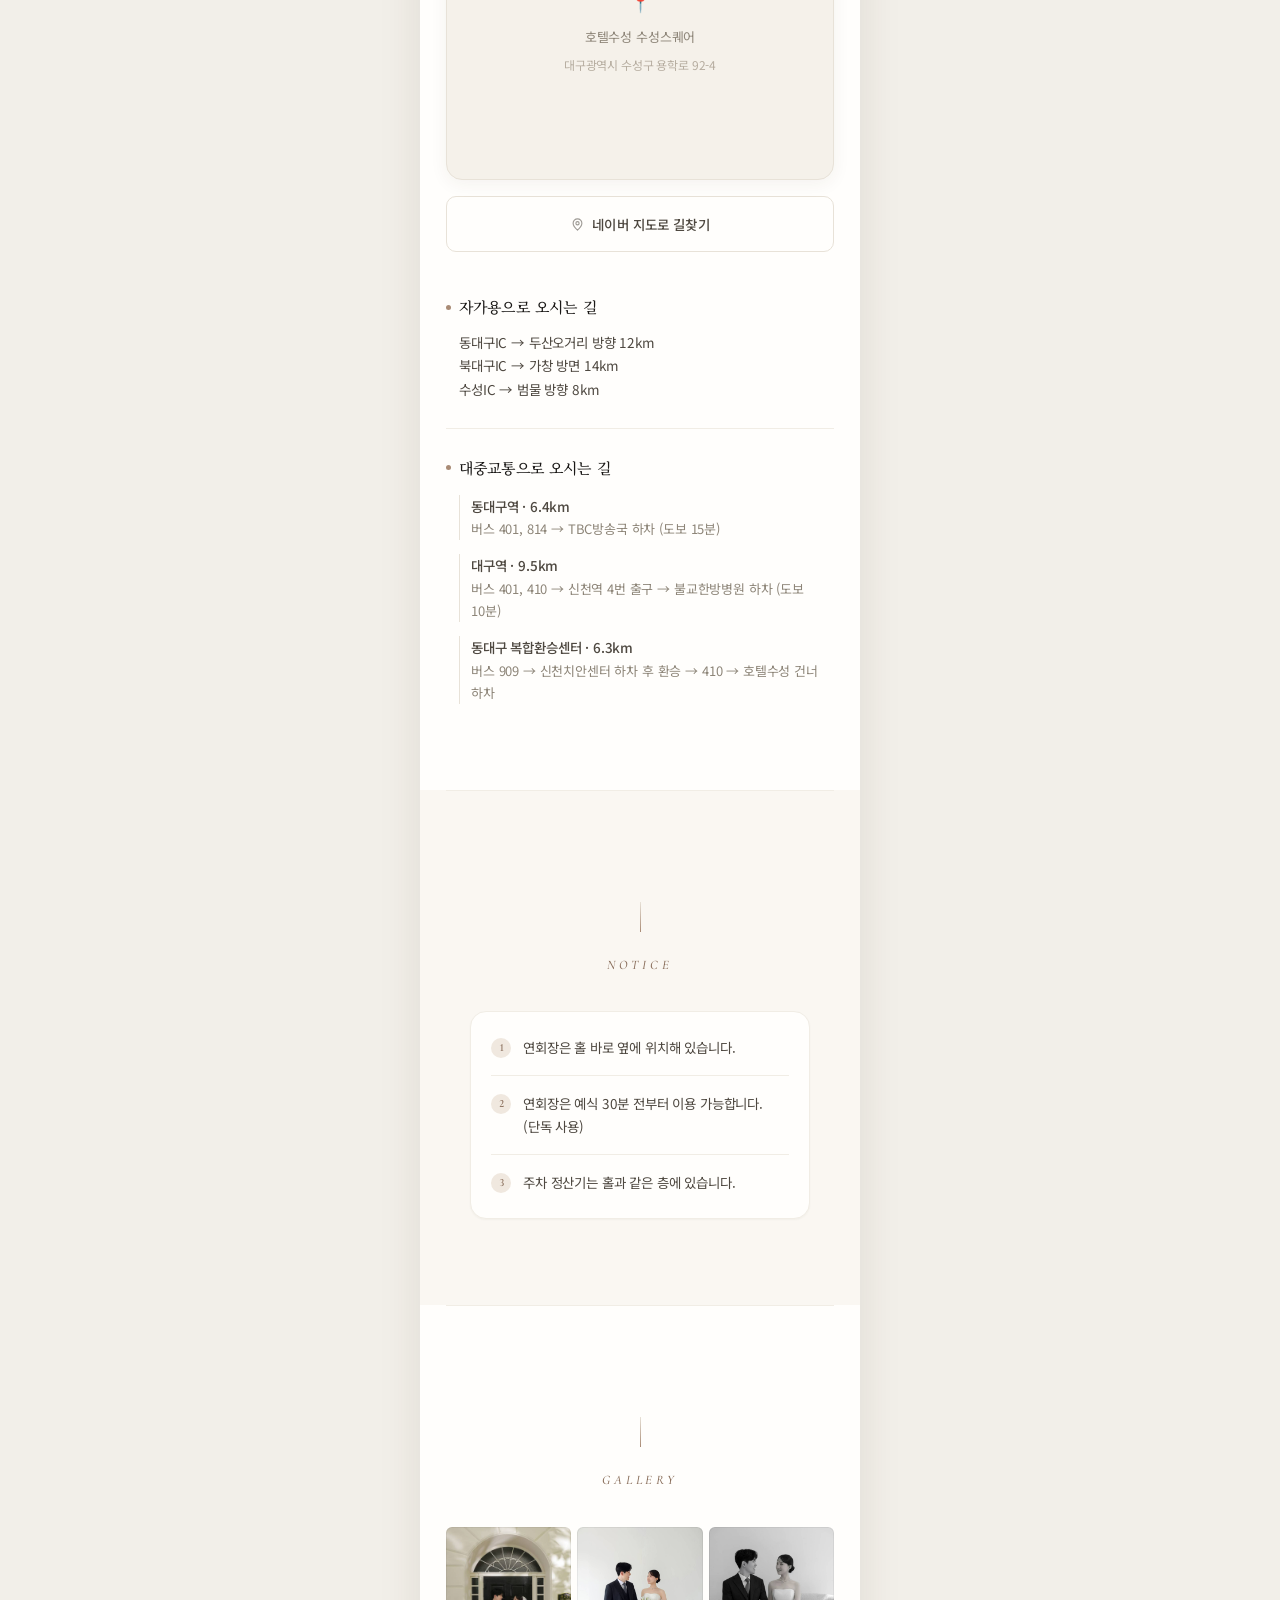
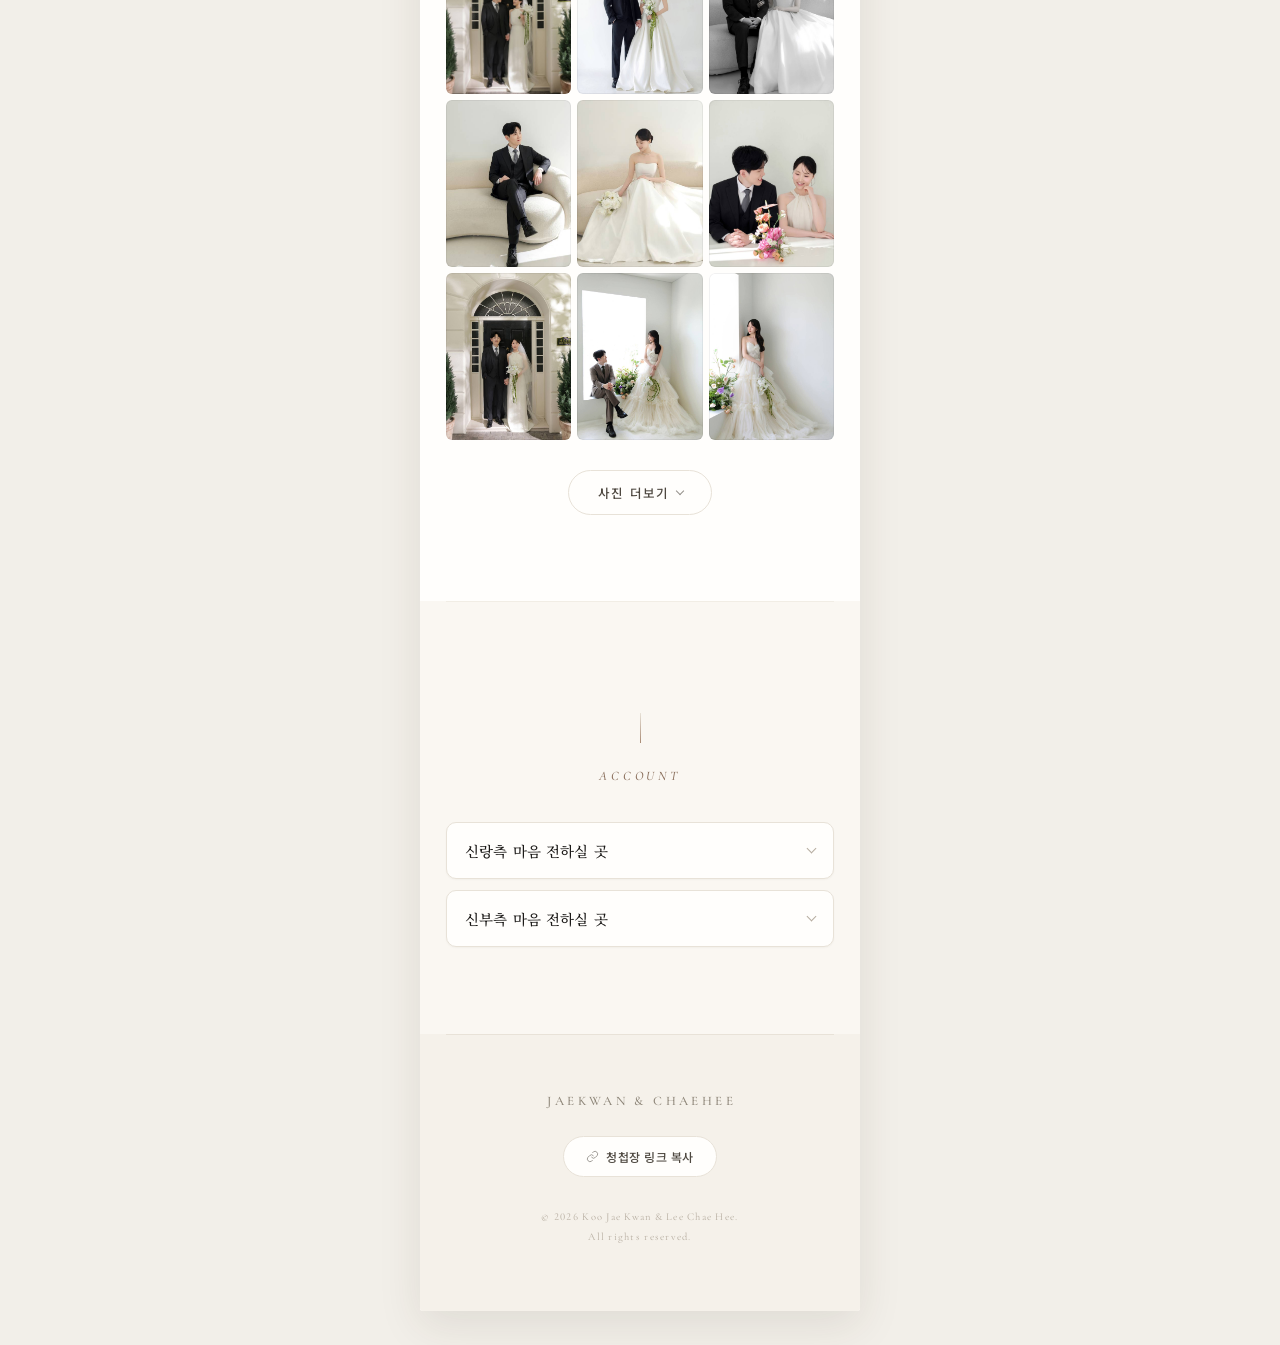
==== commit a5ab2ff0: "claude 사용 수정본 초안" ====
--- a/index.html
+++ b/index.html
@@ -2,251 +2,304 @@
 <html lang="ko">
 <head>
     <meta charset="UTF-8">
-    <meta name="viewport" content="width=device-width, initial-scale=1.0">
-    <title>신랑 구재관 & 신부 이채희 결혼식에 초대합니다</title>
-    
-    <!-- 카카오톡, 네이버 링크 공유 시 보여질 미리보기 화면 설정 (OG 태그) -->
+    <meta name="viewport" content="width=device-width, initial-scale=1.0, viewport-fit=cover">
+    <title>신랑 구재관 &amp; 신부 이채희 결혼식에 초대합니다</title>
+    <meta name="description" content="2026년 11월 14일 토요일 오후 5시 50분 | 호텔수성 수성스퀘어 2층 아이비홀">
+    <meta name="theme-color" content="#f2efe9">
+
+    <!-- 카카오톡 / 네이버 링크 공유 시 보여질 미리보기 (OG 태그) -->
+    <!-- 💡 배포 후에는 og:image / og:url 을 반드시 전체(절대) 주소로 바꿔주세요. -->
     <meta property="og:type" content="website">
-    <meta property="og:title" content="신랑 구재관 & 신부 이채희 결혼식에 초대합니다">
-    <meta property="og:description" content="2026.11.12 (토) 오후 5시 50분 | 호텔수성 수성스퀘어 아이비홀">
-    <!-- <meta property="og:image" content="https://images.unsplash.com/photo-1519741497674-611481863552?q=80&w=600&auto=format&fit=crop"> -->
-    <meta property="og:image" content="./pic/4.jpg?q=80&w=600&auto=format&fit=crop">
-    <meta property="og:url" content="">
-
-    <!-- 구글 웹 폰트 적용 (감성적인 고운바탕 & 정갈한 노토산스) -->
+    <meta property="og:title" content="신랑 구재관 &amp; 신부 이채희 결혼식에 초대합니다">
+    <meta property="og:description" content="2026.11.14 (토) 오후 5시 50분 | 호텔수성 수성스퀘어 2층 아이비홀">
+    <meta property="og:image" content="https://koojaekwan.github.io/wedding_1114/pic/4.jpg">
+    <meta property="og:url" content="https://koojaekwan.github.io/wedding_1114/">
+    <meta name="twitter:card" content="summary_large_image">
+
+    <!-- 웹 폰트 : Cormorant Garamond(영문 디스플레이) + Noto Serif/Sans KR -->
     <link rel="preconnect" href="https://fonts.googleapis.com">
     <link rel="preconnect" href="https://fonts.gstatic.com" crossorigin>
-    <link href="https://fonts.googleapis.com/css2?family=Gowun+Batang:wght@400;700&family=Noto+Sans+KR:wght@300;400;500;700&display=swap" rel="stylesheet">
+    <link href="https://fonts.googleapis.com/css2?family=Cormorant+Garamond:ital,wght@0,300;0,400;0,500;0,600;1,300;1,400;1,500&family=Noto+Sans+KR:wght@300;400;500;600&family=Noto+Serif+KR:wght@200;300;400;500;600&display=swap" rel="stylesheet">
     <link rel="stylesheet" href="style.css">
-    
-    <!-- naver api -->
+
+    <!-- 네이버 지도 API -->
     <script type="text/javascript" src="https://oapi.map.naver.com/openapi/v3/maps.js?ncpKeyId=41c57swyza"></script>
 </head>
 
 <body>
 
-
-<!-- 화면 우측 하단에 고정될 음악 버튼 -->
-<button id="music-toggle-btn" class="music-floating-btn" >
-  <span id="music-btn-icon">🎵</span>
+<!-- 데스크톱 배경 (모바일에서는 표시되지 않음) -->
+<div class="page-backdrop" aria-hidden="true"></div>
+
+<!-- ===================== 배경음악 ===================== -->
+<button id="music-toggle-btn" class="music-floating-btn" aria-label="배경음악 재생/일시정지">
+    <span class="eq-bar"></span>
+    <span class="eq-bar"></span>
+    <span class="eq-bar"></span>
+    <span class="eq-bar"></span>
 </button>
-
-<!-- 배경음악 파일 (원하는 mp3 파일 경로를 넣어주세요. loop는 무한반복) -->
-<audio id="my-bgm" src="maybe.mp3" loop></audio>
+<audio id="my-bgm" src="maybe.mp3" loop preload="none"></audio>
+
+<!-- 복사 알림 토스트 -->
+<div id="toast" class="toast" role="status" aria-live="polite"></div>
 
 
 <div class="container">
-    
-    <!-- 1. 메인 커버 섹션 -->
+
+    <!-- ===================== 1. 메인 커버 ===================== -->
     <section id="main-cover">
         <div class="cover-img-box">
-            <img class="cover-img" src="./pic/4.jpg?q=80&w=600&auto=format&fit=crop" alt="Wedding Main">
-        </div>
+            <img class="cover-img" src="./pic/4.jpg" alt="신랑 구재관과 신부 이채희의 웨딩 사진" width="799" height="1211" fetchpriority="high">
+        </div>
+
         <div class="main-details">
-            <p class="main-title-sub serif">우리 두 사람 결혼합니다</p>
-            <p class="main-title-names serif">구재관 ♥ 이채희</p>
-            <p class="main-title-date">2026년 11월 14일 토요일 오후 5시 50분<br>호텔수성 수성스퀘어 2층 아이비홀</p>
-            <div class="dday-box" id="dday-counter">WEDDING DAY</div>
-        </div>
-    </section>
-
-    <!-- 2. 초대 인사말 섹션 -->
+            <p class="main-title-sub">우리 두 사람, 결혼합니다</p>
+            <p class="main-title-names">구재관 <em>&amp;</em> 이채희</p>
+            <p class="main-title-roman">Jaekwan &nbsp;&middot;&nbsp; Chaehee</p>
+
+            <div class="main-rule"></div>
+
+            <p class="main-title-date">
+                <strong>2026 . 11 . 14 &nbsp;SAT</strong>
+                토요일 오후 5시 50분<br>
+                호텔수성 수성스퀘어 2층 아이비홀
+            </p>
+
+            <div class="dday-box" id="dday-counter">Wedding Day</div>
+            <span class="scroll-cue" aria-hidden="true"></span>
+        </div>
+    </section>
+
+
+    <!-- ===================== 2. 초대 인사말 ===================== -->
     <section id="intro-greeting">
-        <p class="section-title serif">Invitation</p>
-        <p class="greeting-message serif">
+        <p class="section-title reveal">Invitation</p>
+
+        <p class="greeting-message reveal" style="--reveal-delay:.1s">
             서로에게 가장 편안한 사람이 되어,<br>
             같은 곳을 바라보며 함께 걸어가고자 합니다.<br>
             <br>
             두 사람의 소중한 약속의 순간을<br>
-            기쁜 마음으로 축복해 주시면
-            감사하겠습니다.
+            기쁜 마음으로 축복해 주시면 감사하겠습니다.
         </p>
-        
-    <div class="family-tree">
-        <!-- 신랑 측 -->
-        <div class="family-row">
-            <div class="parents">
-                <b>구승근</b><b>김정옥</b>
-            </div>
-            <div class="relation">의 아들</div>
-            <div class="child"><b>재관</b></div>
-        </div>
-        
-        <!-- 신부 측 -->
-        <div class="family-row">
-            <div class="parents">
-                <!-- 💡 deceased 클래스 및 span 적용 -->
-                <b class="deceased"><span>故</span>이상봉</b><b>이은현</b>
-            </div>
-            <div class="relation">의 딸</div>
-            <div class="child"><b>채희</b></div>
-        </div>
-    </div>
-    </section>
-
-    <!-- 3. 예식 달력 섹션 -->
+
+        <div class="family-tree reveal" style="--reveal-delay:.2s">
+            <!-- 신랑 측 -->
+            <div class="family-row">
+                <div class="parents"><b>구승근</b><b>김정옥</b></div>
+                <div class="relation">의 아들</div>
+                <div class="child"><b>재관</b></div>
+            </div>
+
+            <!-- 신부 측 -->
+            <div class="family-row">
+                <div class="parents"><b class="deceased"><span>故</span>이상봉</b><b>이은현</b></div>
+                <div class="relation">의 딸</div>
+                <div class="child"><b>채희</b></div>
+            </div>
+        </div>
+    </section>
+
+
+    <!-- ===================== 3. 예식 일자 ===================== -->
     <section id="wedding-calendar">
-        <p class="section-title serif">Date</p>
-        <p class="calendar-date-display serif">2026년 11월 14일 토요일<br>오후 5시 50분</p>
-        
-        <div class="mini-calendar">
+        <p class="section-title reveal">Date</p>
+
+        <p class="calendar-date-display reveal" style="--reveal-delay:.08s">2026 . 11 . 14</p>
+        <p class="calendar-time-display reveal" style="--reveal-delay:.12s">토요일 오후 5시 50분</p>
+
+        <div class="mini-calendar reveal" style="--reveal-delay:.18s">
             <div class="grid-calendar">
-                <div class="week-head">일</div><div class="week-head">월</div><div class="week-head">화</div><div class="week-head">수</div><div class="week-head">목</div><div class="week-head">금</div><div class="week-head">토</div>
-                <div class="sun">1</div><div>2</div><div>3</div><div>4</div><div>5</div><div>6</div><div>7</div><div class="sun">8</div><div>9</div><div>10</div><div>11</div><div>12</div><div>13</div><div class="wedding-highlight">14</div><div class="sun">15</div><div>16</div><div>17</div><div>18</div><div>19</div><div>20</div><div>21</div><div class="sun">22</div><div>23</div><div>24</div><div>25</div><div>26</div><div>27</div><div>28</div><div class="sun">29</div><div>30</div><div></div><div></div><div></div><div></div><div></div>
-            </div>
-        </div>
-    </section>
-
-    <!-- 4. 오시는 길 및 지도 섹션 -->
+                <div class="week-head">SUN</div><div class="week-head">MON</div><div class="week-head">TUE</div><div class="week-head">WED</div><div class="week-head">THU</div><div class="week-head">FRI</div><div class="week-head">SAT</div>
+                <div class="sun">1</div><div>2</div><div>3</div><div>4</div><div>5</div><div>6</div><div>7</div>
+                <div class="sun">8</div><div>9</div><div>10</div><div>11</div><div>12</div><div>13</div><div class="wedding-highlight">14</div>
+                <div class="sun">15</div><div>16</div><div>17</div><div>18</div><div>19</div><div>20</div><div>21</div>
+                <div class="sun">22</div><div>23</div><div>24</div><div>25</div><div>26</div><div>27</div><div>28</div>
+                <div class="sun">29</div><div>30</div><div></div><div></div><div></div><div></div><div></div>
+            </div>
+        </div>
+
+        <!-- 실시간 카운트다운 -->
+        <div class="countdown reveal" style="--reveal-delay:.24s" id="countdown">
+            <div class="countdown-cell"><p class="countdown-num" id="cd-days">00</p><p class="countdown-label">Days</p></div>
+            <div class="countdown-cell"><p class="countdown-num" id="cd-hours">00</p><p class="countdown-label">Hour</p></div>
+            <div class="countdown-cell"><p class="countdown-num" id="cd-min">00</p><p class="countdown-label">Min</p></div>
+            <div class="countdown-cell"><p class="countdown-num" id="cd-sec">00</p><p class="countdown-label">Sec</p></div>
+        </div>
+
+        <p class="countdown-caption reveal" style="--reveal-delay:.3s" id="countdown-caption"></p>
+    </section>
+
+
+    <!-- ===================== 4. 오시는 길 ===================== -->
     <section id="wedding-location">
-        <p class="section-title serif">Location</p>
-        <p class="hall-title serif">호텔수성 수성스퀘어 2층 아이비홀</p>
-        <p class="hall-address-text">대구광역시 수성구 용학로 92-4</p>
-        <p class="hall-info-text">(주차 1,400대 가능 / 3시간 무료)</p>
-        
-        <!-- 지도 플레이스홀더 영역 (배포 후 스크린샷 이미지 등으로 변경 권장) -->
-        <div class="map-area">
-            <!-- <img src="수성스퀘어_약도.jpg" alt="호텔수성 수성스퀘어 오시는 길 약도" class="map-img"> -->
-            <div id="map" style="width:100%;height:400px;"></div>
-            <button type="button" id="goWeddingHall">📍 예식장으로</button>
-        </div>
-
-        <div class="navigation-links">
-            <!-- 실제 길찾기 URL 주소로 변경하여 사용 가능합니다 -->
-            <a href="https://map.naver.com/p/directions/-/3AoyMq,2zAZeu,%ED%98%B8%ED%85%94%EC%88%98%EC%84%B1%20%EC%88%98%EC%84%B1%EC%8A%A4%ED%80%98%EC%96%B4,1730058287,PLACE_POI/-/car?c=15.00,0,0,3,dh" target="_blank" class="nav-btn">네이버 지도 - 길찾기</a>
-        </div>
-
-        <div class="route-details">            
-            <!-- 동대구IC -->
-            <p class="route-category">동대구IC에서 오시는 길</p>
-            <p class="route-desc">동대구IC에서 두산오거리 방향으로 12KM</p>
-
-            <!-- 북대구IC -->
-            <p class="route-category">북대구IC에서 오시는 길</p>
-            <p class="route-desc">북대구IC에서 가창방면으로 14KM</p>
-
-            <!-- 수성IC -->
-            <p class="route-category">수성IC에서 오시는 길</p>
-            <p class="route-desc">수성IC에서 범물방향으로 8KM</p>
-
-            <!-- 역에서 오시는 길 (상위) -->
-            <p class="route-category">역에서 오시는 길</p>
-
-            <!-- ↙ 하부 카테고리: 동대구역 -->
-            <p class="route-subcategory">동대구역 - 호텔과의 거리 : 6.4KM</p>
-            <p class="route-subcategory-contents">버스 - 401, 814 (TBC방송국 하차, 도보 15분)</p>
-
-            <!-- ↙ 하부 카테고리: 대구역 -->
-            <p class="route-subcategory">대구역 - 호텔과의 거리 : 9.5KM</p>
-            <p class="route-subcategory-contents">버스 - 401, 410 → 신천역 4번 출구 → 불교한방병원 하차 (도보 10분)</p>
-
-            <!-- ↙ 하부 카테고리: 복합환승센터 -->
-            <p class="route-subcategory">동대구 복합환승센터 - 호텔과의 거리: 6.3KM</p>
-            <p class="route-subcategory-contents">버스 - 909 → 신천치안센터 하차(환승) → 410 (호텔수성건너 하차)</p>
-        </div>
-    </section>
-
-    <!-- 5. notice -->
+        <p class="section-title reveal">Location</p>
+
+        <p class="hall-title reveal" style="--reveal-delay:.06s">호텔수성 수성스퀘어 2층 아이비홀</p>
+        <p class="hall-address-text reveal" style="--reveal-delay:.09s">대구광역시 수성구 용학로 92-4</p>
+        <p class="hall-info-text reveal" style="--reveal-delay:.12s">주차 1,400대 가능 · 3시간 무료</p>
+
+        <div class="map-area reveal" style="--reveal-delay:.16s">
+            <div id="map"></div>
+            <button type="button" id="goWeddingHall">📍 예식장 위치</button>
+        </div>
+
+        <div class="navigation-links reveal" style="--reveal-delay:.2s">
+            <a href="https://map.naver.com/p/directions/-/3AoyMq,2zAZeu,%ED%98%B8%ED%85%94%EC%88%98%EC%84%B1%20%EC%88%98%EC%84%B1%EC%8A%A4%ED%80%98%EC%96%B4,1730058287,PLACE_POI/-/car?c=15.00,0,0,3,dh"
+               target="_blank" rel="noopener" class="nav-btn">
+                <svg viewBox="0 0 24 24" fill="none" stroke="currentColor" stroke-width="1.8"><path d="M12 21s7-6.3 7-11a7 7 0 1 0-14 0c0 4.7 7 11 7 11z"/><circle cx="12" cy="10" r="2.6"/></svg>
+                네이버 지도로 길찾기
+            </a>
+        </div>
+
+        <div class="route-details">
+            <div class="route-block reveal">
+                <p class="route-category">자가용으로 오시는 길</p>
+                <p class="route-desc">동대구IC → 두산오거리 방향 12km</p>
+                <p class="route-desc">북대구IC → 가창 방면 14km</p>
+                <p class="route-desc">수성IC → 범물 방향 8km</p>
+            </div>
+
+            <div class="route-block reveal">
+                <p class="route-category">대중교통으로 오시는 길</p>
+
+                <p class="route-subcategory">동대구역 &middot; 6.4km</p>
+                <p class="route-subcategory-contents">버스 401, 814 → TBC방송국 하차 (도보 15분)</p>
+
+                <p class="route-subcategory">대구역 &middot; 9.5km</p>
+                <p class="route-subcategory-contents">버스 401, 410 → 신천역 4번 출구 → 불교한방병원 하차 (도보 10분)</p>
+
+                <p class="route-subcategory">동대구 복합환승센터 &middot; 6.3km</p>
+                <p class="route-subcategory-contents">버스 909 → 신천치안센터 하차 후 환승 → 410 → 호텔수성 건너 하차</p>
+            </div>
+        </div>
+    </section>
+
+
+    <!-- ===================== 5. 안내사항 ===================== -->
     <section id="notice-sections">
-        <p class="section-title serif">Notice</p>
-        <p class="notice-text">1. 연회장은 홀 바로 옆에 위치해 있습니다.</p>
-        <p class="notice-text">2. 연회장은 예식 30분 전부터 이용 가능합니다. (단독 사용)</p>
-        <p class="notice-text">3. 주차 정산기는 홀과 같은 층에 있습니다.</p>
-    </section>
-
-    <!-- 갤러리 섹션 시작 -->
-    <div class="gallery-container">
-    <h2 class="gallery-title">GALLERY</h2>
-    
-    <div class="gallery-grid">
-        <!-- 처음 노출될 6개 이미지 (1~6) -->
-        <div class="gallery-item"><img src="pic/16.jpg" alt=""></div>
-        <div class="gallery-item"><img src="pic/14.jpg" alt=""></div>
-        <div class="gallery-item"><img src="pic/15.jpg" alt=""></div>
-        <div class="gallery-item"><img src="pic/11.jpg" alt=""></div>
-        <div class="gallery-item"><img src="pic/12.jpg" alt=""></div>
-        <div class="gallery-item"><img src="pic/13.jpg" alt=""></div>
-        
-
-        <!-- 접혀있을 추가 이미지 (7번 이후부터는 extra-item hidden 추가) -->
-        <div class="gallery-item extra-item hidden"><img src="pic/10.jpg" alt="" loading="lazy"></div>
-        <div class="gallery-item extra-item hidden"><img src="pic/7.jpg" alt="" loading="lazy"></div>
-        <div class="gallery-item extra-item hidden"><img src="pic/8.jpg" alt="" loading="lazy"></div>
-        <div class="gallery-item extra-item hidden"><img src="pic/5.jpg" alt="" loading="lazy"></div>
-        <div class="gallery-item extra-item hidden"><img src="pic/6.jpg" alt="" loading="lazy"></div>
-        <div class="gallery-item extra-item hidden"><img src="pic/3.jpg" alt="" loading="lazy"></div>
-        <div class="gallery-item extra-item hidden"><img src="pic/1.jpg" alt="" loading="lazy"></div>
-        <div class="gallery-item extra-item hidden"><img src="pic/20.jpg" alt="" loading="lazy"></div>
-        <div class="gallery-item extra-item hidden"><img src="pic/18.jpg" alt="" loading="lazy"></div>
-        <div class="gallery-item extra-item hidden"><img src="pic/19.jpg" alt="" loading="lazy"></div>
-    </div>
-
-
-    <!-- 더보기 / 접기 버튼 -->
-    <button id="gallery-toggle-btn" class="gallery-btn">더보기</button>
-    </div>
-
-    <!-- 모달 팝업 구조 수정 -->
-    <div id="galleryModal" class="modal-overlay">
-        <span class="modal-close">&times;</span>
-        
-        <!-- 💡 좌우 이동 버튼 추가 -->
-        <button class="modal-nav prev-btn">&#10094;</button>
-        <img class="modal-content" id="modalImage" alt="크게 보기">
-        <button class="modal-nav next-btn">&#10095;</button>
-    </div>
-    <!-- 갤러리 섹션 끝 -->
-
-
-    <!-- 5. 축의금 및 마음 전하실 곳 섹션 -->
+        <p class="section-title reveal">Notice</p>
+
+        <ul class="notice-list reveal" style="--reveal-delay:.08s">
+            <li>연회장은 홀 바로 옆에 위치해 있습니다.</li>
+            <li>연회장은 예식 30분 전부터 이용 가능합니다. (단독 사용)</li>
+            <li>주차 정산기는 홀과 같은 층에 있습니다.</li>
+        </ul>
+    </section>
+
+
+    <!-- ===================== 6. 갤러리 ===================== -->
+    <section id="gallery-section">
+        <p class="section-title reveal">Gallery</p>
+
+        <div class="gallery-grid">
+            <!-- 처음 노출되는 6장 -->
+            <div class="gallery-item reveal"><img src="pic/16.jpg" alt="웨딩 사진 1"></div>
+            <div class="gallery-item reveal"><img src="pic/14.jpg" alt="웨딩 사진 2"></div>
+            <div class="gallery-item reveal"><img src="pic/15.jpg" alt="웨딩 사진 3"></div>
+            <div class="gallery-item reveal" style="--reveal-delay:.12s"><img src="pic/11.jpg" alt="웨딩 사진 4"></div>
+            <div class="gallery-item reveal" style="--reveal-delay:.12s"><img src="pic/12.jpg" alt="웨딩 사진 5"></div>
+            <div class="gallery-item reveal" style="--reveal-delay:.12s"><img src="pic/13.jpg" alt="웨딩 사진 6"></div>
+
+            <!-- '더보기'로 펼쳐지는 사진 -->
+            <div class="gallery-item reveal" style="--reveal-delay:.24s"><img src="pic/10.jpg" alt="웨딩 사진 7" loading="lazy"></div>
+            <div class="gallery-item reveal" style="--reveal-delay:.24s"><img src="pic/7.jpg" alt="웨딩 사진 8" loading="lazy"></div>
+            <div class="gallery-item reveal" style="--reveal-delay:.24s"><img src="pic/8.jpg" alt="웨딩 사진 9" loading="lazy"></div>
+            <div class="gallery-item extra-item hidden"><img src="pic/5.jpg"  alt="웨딩 사진 10" loading="lazy"></div>
+            <div class="gallery-item extra-item hidden"><img src="pic/6.jpg"  alt="웨딩 사진 11" loading="lazy"></div>
+            <div class="gallery-item extra-item hidden"><img src="pic/3.jpg"  alt="웨딩 사진 12" loading="lazy"></div>
+            <div class="gallery-item extra-item hidden"><img src="pic/1.jpg"  alt="웨딩 사진 13" loading="lazy"></div>
+            <div class="gallery-item extra-item hidden"><img src="pic/20.jpg" alt="웨딩 사진 14" loading="lazy"></div>
+            <div class="gallery-item extra-item hidden"><img src="pic/18.jpg" alt="웨딩 사진 15" loading="lazy"></div>
+            <div class="gallery-item extra-item hidden"><img src="pic/19.jpg" alt="웨딩 사진 16" loading="lazy"></div>
+        </div>
+
+        <button id="gallery-toggle-btn" class="gallery-btn" type="button">사진 더보기</button>
+    </section>
+
+
+    <!-- ===================== 7. 마음 전하실 곳 ===================== -->
     <section id="gift-accounts">
-        <p class="section-title serif">Account</p>
-        <!-- <p class="gift-info-text">참석이 어려우신 분들을 위해 기재했습니다.<br>너그러운 마음으로 양해 부탁드립니다.</p> -->
-        
-        <!-- 신랑측 축의금 계좌 아코디언 -->
-        <button class="toggle-menu-btn serif" onclick="clickToggle('panel-groom')">
-            신랑측 마음 전하실 곳 <span id="arrow-panel-groom">▼</span>
+        <p class="section-title reveal">Account</p>
+
+        <p class="gift-info-text reveal" style="--reveal-delay:.06s">
+        </p>
+
+        <div class="account-group reveal" style="--reveal-delay:.1s">
+            <button class="toggle-menu-btn" type="button" data-panel="panel-groom" aria-expanded="false" aria-controls="panel-groom">
+                신랑측 마음 전하실 곳 <span class="chev" aria-hidden="true"></span>
+            </button>
+            <div id="panel-groom" class="toggle-panel">
+                <div class="account-details-row">
+                    <div>
+                        <p class="account-role">신랑 구재관</p>
+                        <p class="account-number"><span>국민</span>864401-01-384302</p>
+                    </div>
+                    <button class="btn-clipboard" type="button" data-copy="864401-01-384302">복사</button>
+                </div>
+                <div class="account-details-row">
+                    <div>
+                        <p class="account-role">혼주 구승근</p>
+                        <p class="account-number"><span>새마을금고</span>6245-10-021240-2</p>
+                    </div>
+                    <button class="btn-clipboard" type="button" data-copy="6245-10-021240-2">복사</button>
+                </div>
+                <div class="account-details-row">
+                    <div>
+                        <p class="account-role">혼주 김정옥</p>
+                        <p class="account-number"><span>농협</span>815811-52-134971</p>
+                    </div>
+                    <button class="btn-clipboard" type="button" data-copy="815811-52-134971">복사</button>
+                </div>
+            </div>
+        </div>
+
+        <div class="account-group reveal" style="--reveal-delay:.14s">
+            <button class="toggle-menu-btn" type="button" data-panel="panel-bride" aria-expanded="false" aria-controls="panel-bride">
+                신부측 마음 전하실 곳 <span class="chev" aria-hidden="true"></span>
+            </button>
+            <div id="panel-bride" class="toggle-panel">
+                <div class="account-details-row">
+                    <div>
+                        <p class="account-role">신부 이채희</p>
+                        <p class="account-number"><span>국민</span>410701-04-163448</p>
+                    </div>
+                    <button class="btn-clipboard" type="button" data-copy="410701-04-163448">복사</button>
+                </div>
+                <div class="account-details-row">
+                    <div>
+                        <p class="account-role">혼주 이은현</p>
+                        <p class="account-number"><span>농협</span>794-02-197031</p>
+                    </div>
+                    <button class="btn-clipboard" type="button" data-copy="794-02-197031">복사</button>
+                </div>
+            </div>
+        </div>
+    </section>
+
+
+    <!-- ===================== 푸터 ===================== -->
+    <footer>
+        <p class="footer-names">Jaekwan &amp; Chaehee</p>
+        <button type="button" class="share-btn" id="share-btn">
+            <svg viewBox="0 0 24 24" fill="none" stroke="currentColor" stroke-width="1.8"><path d="M10 13a5 5 0 0 0 7.5.5l3-3a5 5 0 0 0-7-7l-1.7 1.7"/><path d="M14 11a5 5 0 0 0-7.5-.5l-3 3a5 5 0 0 0 7 7l1.7-1.7"/></svg>
+            청첩장 링크 복사
         </button>
-        <div id="panel-groom" class="toggle-panel">
-            <div class="account-details-row">
-                <div>신랑 구재관<br><b>국민 864401-01-384302</b></div>
-                <button class="btn-clipboard" onclick="copyClipboard('864401-01-384302')">복사</button>
-            </div>
-            <div class="account-details-row">
-                <div>혼주 구승근<br><b>새마을금고 6245-10-021240-2</b></div>
-                <button class="btn-clipboard" onclick="copyClipboard('6245-10-021240-2')">복사</button>
-            </div>
-            <div class="account-details-row">
-                <div>혼주 김정옥<br><b>농협 815811-52-134971</b></div>
-                <button class="btn-clipboard" onclick="copyClipboard('815811-52-134971')">복사</button>
-            </div>
-        </div>
-
-        <!-- 신부측 축의금 계좌 아코디언 -->
-        <button class="toggle-menu-btn serif" onclick="clickToggle('panel-bride')">
-            신부측 마음 전하실 곳 <span id="arrow-panel-bride">▼</span>
-        </button>
-        <div id="panel-bride" class="toggle-panel">
-            <div class="account-details-row">
-                <div>신부 이채희<br><b>국민 410701-04-163448</b></div>
-                <button class="btn-clipboard" onclick="copyClipboard('410701-04-163448')">복사</button>
-            </div>
-            <div class="account-details-row">
-                <div>혼주 이은현<br><b>농협 794-02-197031</b></div>
-                <button class="btn-clipboard" onclick="copyClipboard('794-02-197031')">복사</button>
-            </div>
-        </div>
-    </section>
-
-    <!-- 하단 카피라이트 -->
-    <footer>
-        <p>© 2026 Koo Jae Kwan & Lee Chae Hee.<br>All rights reserved.</p>
+        <p class="footer-copy">© 2026 Koo Jae Kwan &amp; Lee Chae Hee.<br>All rights reserved.</p>
     </footer>
 
 </div>
 
 
-    <script src="script.js"></script>
+<!-- ===================== 갤러리 라이트박스 ===================== -->
+<div id="galleryModal" class="modal-overlay" role="dialog" aria-modal="true" aria-label="사진 크게 보기">
+    <button class="modal-close" type="button" aria-label="닫기">&times;</button>
+    <button class="modal-nav prev-btn" type="button" aria-label="이전 사진">&#10094;</button>
+    <img class="modal-content" id="modalImage" alt="크게 보기">
+    <button class="modal-nav next-btn" type="button" aria-label="다음 사진">&#10095;</button>
+    <p class="modal-counter" id="modalCounter">1 / 16</p>
+</div>
+
+<script src="script.js"></script>
 </body>
-
-</html>+</html>
--- a/style.css
+++ b/style.css
@@ -1,855 +1,1132 @@
-
-/* 글로벌 스타일 스타일링 */
-* {
-    box-sizing: border-box;
-    margin: 0;
-    padding: 0;
-}
+/* ==========================================================================
+   구재관 ♥ 이채희  |  2026.11.14
+   Mobile Wedding Invitation — Modern Minimal
+   ========================================================================== */
+
+/* --------------------------------------------------------------------------
+   1. Design Tokens
+   -------------------------------------------------------------------------- */
+:root {
+  /* Surface & ink — warm neutral base drawn from the photography */
+  --bg:          #f2efe9;
+  --surface:     #fffefc;
+  --surface-2:   #faf7f2;
+  --surface-3:   #f5f1ea;
+
+  --ink:         #1b1917;
+  --ink-2:       #4e4840;
+  --ink-3:       #8d8578;
+  --ink-4:       #b6ada0;
+
+  --line:        #e8e2d8;
+  --line-soft:   #f1ede5;
+
+  /* Single accent: mocha, echoing the groom's suit */
+  --accent:      #8a6f5c;
+  --accent-2:    #a98b75;
+  --accent-soft: #f0e8df;
+  --sunday:      #bd6a63;
+
+  /* Radii */
+  --r-xs: 6px;
+  --r-sm: 10px;
+  --r-md: 16px;
+  --r-lg: 24px;
+  --r-pill: 999px;
+
+  /* Elevation — very soft, warm-tinted */
+  --sh-1: 0 1px 2px rgba(60, 46, 34, .04);
+  --sh-2: 0 4px 18px rgba(60, 46, 34, .06);
+  --sh-3: 0 14px 44px rgba(60, 46, 34, .10);
+
+  /* Motion */
+  --ease: cubic-bezier(.22, .61, .36, 1);
+  --ease-out: cubic-bezier(.16, 1, .3, 1);
+
+  /* Type */
+  --serif: 'Cormorant Garamond', 'Noto Serif KR', 'Gowun Batang', serif;
+  --sans:  'Noto Sans KR', -apple-system, BlinkMacSystemFont, 'Segoe UI', sans-serif;
+  --kserif: 'Noto Serif KR', 'Gowun Batang', serif;
+}
+
+/* --------------------------------------------------------------------------
+   2. Reset & Base
+   -------------------------------------------------------------------------- */
+*, *::before, *::after { box-sizing: border-box; margin: 0; padding: 0; }
+
+html { -webkit-text-size-adjust: 100%; scroll-behavior: smooth; }
+
 body {
-    background-color: #f7f6f3;
-    font-family: 'Noto Sans KR', sans-serif;
-    color: #3f3e3b;
-    line-height: 1.8;
-    display: flex;
-    justify-content: center;
-    align-items: center;
-}
-
-/* 모바일 최적화 컨테이너 (최대 가로폭 450px) */
+  background-color: var(--bg);
+  font-family: var(--sans);
+  font-weight: 400;
+  color: var(--ink-2);
+  line-height: 1.8;
+  letter-spacing: -.01em;
+  word-break: keep-all;
+  overflow-wrap: break-word;
+  -webkit-font-smoothing: antialiased;
+  -moz-osx-font-smoothing: grayscale;
+  display: flex;
+  justify-content: center;
+  min-height: 100vh;
+}
+
+body.is-locked { overflow: hidden; }
+
+img { max-width: 100%; display: block; }
+button { font-family: inherit; color: inherit; cursor: pointer; border: none; background: none; }
+a { color: inherit; }
+
+::selection { background: var(--accent-soft); color: var(--accent); }
+
+/* Blurred photographic backdrop — desktop only */
+.page-backdrop {
+  display: none;
+  position: fixed;
+  inset: 0;
+  z-index: 0;
+  background: url('./pic/4.jpg') center/cover no-repeat;
+  filter: blur(44px) saturate(.85) brightness(1.04);
+  transform: scale(1.18);
+  opacity: .85;
+}
+.page-backdrop::after {
+  content: '';
+  position: absolute;
+  inset: 0;
+  background: linear-gradient(rgba(242,239,233,.5), rgba(242,239,233,.78));
+}
+@media (min-width: 620px) { .page-backdrop { display: block; } }
+
+/* --------------------------------------------------------------------------
+   3. Container
+   -------------------------------------------------------------------------- */
 .container {
-    width: 100%;
-    max-width: 450px;
-    background-color: #ffffff;
-    min-height: 100vh;
-    box-shadow: 0 4px 30px rgba(0, 0, 0, 0.03);
-    text-align: center;
-    overflow-x: hidden;
-}
-
-.serif {
-    font-family: 'Gowun Batang', serif;
+  position: relative;
+  z-index: 1;
+  width: 100%;
+  max-width: 440px;
+  background-color: var(--surface);
+  min-height: 100vh;
+  box-shadow: var(--sh-3);
+  text-align: center;
+  overflow-x: hidden;
 }
 
 section {
-    padding: 70px 24px;
-    border-bottom: 1px solid #f2e2df;
-}
-
-section:last-of-type {
-    border-bottom: none;
-}
-
+  position: relative;
+  padding: 86px 26px;
+}
+
+/* Hairline divider between sections, inset from the edges */
+section + section::before {
+  content: '';
+  position: absolute;
+  top: 0;
+  left: 26px;
+  right: 26px;
+  height: 1px;
+  background: var(--line-soft);
+}
+
+.serif { font-family: var(--kserif); }
+
+/* --------------------------------------------------------------------------
+   4. Section headings
+   -------------------------------------------------------------------------- */
 .section-title {
-    font-size: 18px;
-    letter-spacing: 4px;
-    color: #c9a091;
-    margin-bottom: 35px;
-    text-transform: uppercase;
-    font-weight: 700;
-}
-
-/* 1. 메인 커버 섹션 */
+  font-family: var(--serif);
+  font-size: 13px;
+  font-weight: 500;
+  font-style: italic;
+  letter-spacing: .3em;
+  text-indent: .3em;
+  color: var(--accent);
+  text-transform: uppercase;
+  margin-bottom: 34px;
+  padding-top: 26px;
+}
+.section-title::before {
+  content: '';
+  display: block;
+  width: 1px;
+  height: 30px;
+  margin: 0 auto 22px;
+  background: linear-gradient(var(--line), var(--accent-2));
+}
+
+.section-kicker {
+  font-size: 11px;
+  font-weight: 500;
+  letter-spacing: .22em;
+  text-indent: .22em;
+  color: var(--ink-4);
+  text-transform: uppercase;
+  margin-bottom: 10px;
+}
+
+/* Cormorant Garamond 는 기본이 옛날식(old-style) 숫자라 날짜가 들쭉날쭉해 보입니다.
+   숫자가 들어가는 곳은 라이닝 숫자로 강제합니다. */
+.main-title-date strong,
+.dday-box,
+.calendar-date-display,
+.countdown-num,
+.modal-counter,
+.footer-copy,
+.notice-list li::before,
+.grid-calendar {
+  font-variant-numeric: lining-nums tabular-nums;
+  font-feature-settings: 'lnum' 1, 'tnum' 1;
+}
+
+/* --------------------------------------------------------------------------
+   5. Scroll reveal
+   -------------------------------------------------------------------------- */
+.reveal {
+  opacity: 0;
+  transform: translateY(22px);
+  transition: opacity 1s var(--ease-out), transform 1s var(--ease-out);
+  transition-delay: var(--reveal-delay, 0s);
+}
+.reveal.is-in { opacity: 1; transform: none; }
+
+/* --------------------------------------------------------------------------
+   7. Cover
+   -------------------------------------------------------------------------- */
 #main-cover {
-    padding: 0;
-    background-color: #faf6f5;
-}
+  padding: 0;
+  background-color: var(--surface-2);
+}
+#main-cover::before { display: none; }
+
 .cover-img-box {
-    width: 100%;
-    position: relative;
-    line-height: 0;
+  position: relative;
+  width: 100%;
+  line-height: 0;
+  overflow: hidden;
 }
 .cover-img {
-    width: 100%;
-    height: auto;
-    display: block;
-}
-.main-details {
-    padding: 45px 20px 55px 20px;
-}
+  width: 100%;
+  height: auto;
+  animation: coverIn 1.3s var(--ease-out) both;
+}
+@keyframes coverIn {
+  from { transform: scale(1.08); opacity: 0; }
+  to   { transform: scale(1);    opacity: 1; }
+}
+
+/* Feathered edge so the photo melts into the details block */
+.cover-img-box::after {
+  content: '';
+  position: absolute;
+  left: 0; right: 0; bottom: -1px;
+  height: 34%;
+  background: linear-gradient(to bottom, rgba(250,247,242,0), rgba(250,247,242,.55) 55%, var(--surface-2));
+  pointer-events: none;
+}
+
+.main-details { padding: 18px 24px 58px; }
+
 .main-title-sub {
-    font-size: 16px;
-    letter-spacing: 3px;
-    color: #a8948a;
-    margin-bottom: 12px;
-}
+  font-size: 13px;
+  letter-spacing: .2em;
+  text-indent: .2em;
+  color: var(--ink-3);
+  margin-bottom: 20px;
+}
+
 .main-title-names {
-    font-size: 30px;
-    font-weight: 700;
-    color: #2b2a28;
-    margin-bottom: 25px;
-    letter-spacing: 1px;
-}
+  font-family: var(--kserif);
+  font-size: 33px;
+  font-weight: 400;
+  color: var(--ink);
+  letter-spacing: .1em;
+  line-height: 1.4;
+  margin-bottom: 8px;
+}
+.main-title-names em {
+  font-family: var(--serif);
+  font-style: italic;
+  font-weight: 300;
+  font-size: .82em;
+  color: var(--accent-2);
+  margin: 0 .18em;
+  letter-spacing: 0;
+}
+
+.main-title-roman {
+  font-family: var(--serif);
+  font-size: 11px;
+  font-weight: 500;
+  letter-spacing: .3em;
+  text-indent: .3em;
+  text-transform: uppercase;
+  color: var(--ink-4);
+  margin-bottom: 26px;
+}
+
+.main-rule {
+  width: 28px;
+  height: 1px;
+  background: var(--line);
+  margin: 0 auto 26px;
+}
+
 .main-title-date {
-    font-size: 16px;
-    color: #6e6b64;
-    letter-spacing: 0.5px;
-}
-
-/* 디데이 카운트다운 */
+  font-size: 14px;
+  color: var(--ink-2);
+  letter-spacing: .01em;
+  line-height: 2;
+}
+.main-title-date strong {
+  display: block;
+  font-family: var(--serif);
+  font-size: 19px;
+  font-weight: 500;
+  letter-spacing: .16em;
+  text-indent: .16em;
+  color: var(--ink);
+  margin-bottom: 6px;
+}
+
 .dday-box {
-    margin-top: 20px;
-    display: inline-block;
-    background-color: #f2e7e4;
-    color: #a67c70;
-    font-size: 12px;
-    font-weight: 700;
-    padding: 4px 14px;
-    border-radius: 20px;
-    letter-spacing: 1px;
-}
-
-/* 2. 초대 인사말 섹션 */
-#intro-greeting {
-    background-color: #ffffff;
-}
+  margin-top: 26px;
+  display: inline-block;
+  background-color: var(--surface);
+  color: var(--accent);
+  font-family: var(--serif);
+  font-size: 12px;
+  font-weight: 600;
+  padding: 7px 18px;
+  border: 1px solid var(--line);
+  border-radius: var(--r-pill);
+  letter-spacing: .16em;
+  text-indent: .16em;
+  box-shadow: var(--sh-1);
+}
+
+/* Scroll cue */
+.scroll-cue {
+  display: block;
+  width: 1px;
+  height: 46px;
+  margin: 34px auto 0;
+  background: linear-gradient(var(--line), transparent);
+  position: relative;
+  overflow: hidden;
+}
+.scroll-cue::after {
+  content: '';
+  position: absolute;
+  top: 0; left: 0;
+  width: 1px; height: 16px;
+  background: var(--accent-2);
+  animation: cueDrop 2.2s var(--ease) infinite;
+}
+@keyframes cueDrop {
+  0%   { transform: translateY(-16px); opacity: 0; }
+  35%  { opacity: 1; }
+  100% { transform: translateY(46px); opacity: 0; }
+}
+
+/* --------------------------------------------------------------------------
+   8. Invitation
+   -------------------------------------------------------------------------- */
+#intro-greeting { background-color: var(--surface); }
+
 .greeting-message {
-    font-size: 16px;
-    color: #4a4945;
-    line-height: 2.3;
-    margin-bottom: 45px;
-}
+  font-family: var(--kserif);
+  font-size: 15.5px;
+  font-weight: 300;
+  color: var(--ink-2);
+  line-height: 2.5;
+  letter-spacing: .01em;
+  margin-bottom: 52px;
+}
+
 .family-tree {
-    max-width: 600px;
-    width: fit-content;
-    margin: 0 auto;
-    border-top: 1px dashed #ebdcd8;
-    padding-top: 35px;
-    font-size: 15px;
+  width: fit-content;
+  margin: 0 auto;
+  padding-top: 40px;
+  border-top: 1px solid var(--line-soft);
+  position: relative;
+}
+.family-tree::before {
+  content: '';
+  position: absolute;
+  top: -1px; left: 50%;
+  transform: translateX(-50%);
+  width: 34px; height: 1px;
+  background: var(--accent-2);
 }
 
 .family-row {
-    display: flex;
-    align-items: center;
-    margin: 12px 0;
-    color: #333;
-    justify-content: center;
-}
-
-/* 1. 부모님 영역 */
+  display: flex;
+  align-items: baseline;
+  justify-content: center;
+  margin: 16px 0;
+  font-family: var(--kserif);
+  color: var(--ink);
+}
+
 .family-row .parents {
-    min-width: 150px;
-    flex: 1;
-    text-align: right;
-    padding-right: 6px;
-    font-size: 18px;
-    white-space: nowrap;
-}
-
-/* 2. 관계 영역 ('의 아들', '의 딸' 정중앙 고정) */
+  min-width: 148px;
+  flex: 1;
+  text-align: right;
+  padding-right: 8px;
+  font-size: 16.5px;
+  font-weight: 400;
+  white-space: nowrap;
+}
 .family-row .relation {
-    flex-shrink: 0;
-    width: 65px;          /* '의 아들', '의 딸'이 여유롭게 들어가도록 폭 조절 */
-    text-align: center;
-    color: #9c9991;
-    font-size: 15px;
-}
-
-/* 3. 자녀 영역 */
+  flex-shrink: 0;
+  width: 62px;
+  text-align: center;
+  font-family: var(--sans);
+  color: var(--ink-4);
+  font-size: 12.5px;
+  letter-spacing: .02em;
+}
 .family-row .child {
-    flex: 1;
-    text-align: left;
-    padding-left: 6px;
-    font-size: 18px;
-}
-
-/* 성함 사이 점(·) 자동 생성 */
+  flex: 1;
+  text-align: left;
+  padding-left: 8px;
+  font-size: 18px;
+  font-weight: 500;
+  letter-spacing: .04em;
+}
+.family-row .parents b,
+.family-row .child b { font-weight: inherit; }
+
 .family-row .parents b + b::before {
-    content: " · ";
-    font-weight: normal;
-    color: #ccc;
-    margin: 0 4px;
-}
-
-/* 💡 고인(故人) 디테일 스타일 개선 */
-.family-row b.deceased {
-    font-weight: normal;    /* 고인 성함은 일반 굵기로 은은하게 처리 */
-    color: #555;
-}
-
+  content: '·';
+  font-weight: 400;
+  color: var(--ink-4);
+  margin: 0 7px;
+}
+
+/* 고인(故人) 표기 — 정중하고 은은하게 */
+.family-row b.deceased { font-weight: 400; color: var(--ink-2); }
 .family-row b.deceased span {
-    font-size: 12px;        /* '故' 글자 크기를 12px로 축소 (기본 18px 대비) */
-    font-weight: normal;
-    color: #888;            /* 옅은 회색으로 정중한 톤 처리 */
-    margin-right: 2px;      /* 성함과의 미세 간격 */
-    vertical-align: 1px;    /* 텍스트 중앙선 맞춤 */
-}
-
-
-/* 3. 예식 달력 섹션 */
-#wedding-calendar {
-    background-color: #faf6f5;
-}
+  font-size: 11px;
+  font-weight: 400;
+  color: var(--ink-4);
+  margin-right: 3px;
+  vertical-align: 1px;
+}
+
+/* --------------------------------------------------------------------------
+   9. Date & Calendar
+   -------------------------------------------------------------------------- */
+#wedding-calendar { background-color: var(--surface-2); }
+
 .calendar-date-display {
-    font-size: 18px;
-    font-weight: 700;
-    color: #5c5652;
-    margin-bottom: 25px;
-}
+  font-family: var(--serif);
+  font-size: 30px;
+  font-weight: 400;
+  color: var(--ink);
+  letter-spacing: .1em;
+  text-indent: .1em;
+  line-height: 1.35;
+  margin-bottom: 6px;
+}
+.calendar-time-display {
+  font-size: 13.5px;
+  color: var(--ink-3);
+  letter-spacing: .1em;
+  text-indent: .1em;
+  margin-bottom: 34px;
+}
+
 .mini-calendar {
-    max-width: 300px;
-    margin: 0 auto;
-    background: #ffffff;
-    padding: 24px;
-    border-radius: 12px;
-    box-shadow: 0 4px 15px rgba(166, 124, 112, 0.05);
+  max-width: 306px;
+  margin: 0 auto;
+  background: var(--surface);
+  padding: 26px 22px 22px;
+  border-radius: var(--r-md);
+  border: 1px solid var(--line-soft);
+  box-shadow: var(--sh-2);
 }
 .grid-calendar {
-    display: grid;
-    grid-template-columns: repeat(7, 1fr);
-    row-gap: 14px;
-    font-size: 13px;
+  display: grid;
+  grid-template-columns: repeat(7, 1fr);
+  row-gap: 6px;
+  font-size: 13px;
+  color: var(--ink-2);
 }
 .grid-calendar > div {
-    display: flex;
-    justify-content: center;
-    align-items: center;
+  display: flex;
+  justify-content: center;
+  align-items: center;
+  height: 34px;
+  font-variant-numeric: tabular-nums;
 }
 .week-head {
-    font-weight: 700;
-    color: #a8a59e !important;
-    margin-bottom: 8px;
-    font-size: 12px;
-}
-.week-head:first-child, .sun {
-    color: #d66b65 !important;
-}
+  font-size: 10.5px;
+  font-weight: 600;
+  letter-spacing: .1em;
+  color: var(--ink-4) !important;
+  height: 26px !important;
+  margin-bottom: 6px;
+}
+.week-head:first-child, .sun { color: var(--sunday) !important; }
+
 .wedding-highlight {
-    width: 36px;
-    height: 36px;
-    display: flex;
-    justify-content: center;
-    align-items: center;
-    margin: 0 auto;
-
-    background-color: #c9a091;
-    color: #fff !important;
-    border-radius: 50%;
-    font-weight: 700;
-    box-sizing: border-box;
-}
-
-/* 4. 오시는 길 및 지도 섹션 */
-#wedding-location {
-    background-color: #ffffff;
-}
+  width: 34px;
+  height: 34px;
+  margin: 0 auto;
+  border-radius: 50%;
+  background: var(--accent);
+  color: var(--surface) !important;
+  font-weight: 600;
+  box-shadow: 0 4px 12px rgba(138, 111, 92, .3);
+  animation: pulseDay 3.4s var(--ease) infinite;
+}
+@keyframes pulseDay {
+  0%, 100% { box-shadow: 0 4px 12px rgba(138, 111, 92, .3); }
+  50%      { box-shadow: 0 4px 12px rgba(138, 111, 92, .3), 0 0 0 7px rgba(138, 111, 92, .07); }
+}
+
+/* Countdown */
+.countdown {
+  display: grid;
+  grid-template-columns: repeat(4, 1fr);
+  max-width: 306px;
+  margin: 22px auto 0;
+  padding: 18px 6px;
+  background: var(--surface);
+  border: 1px solid var(--line-soft);
+  border-radius: var(--r-md);
+  box-shadow: var(--sh-1);
+}
+.countdown-cell { position: relative; }
+.countdown-cell + .countdown-cell::before {
+  content: '';
+  position: absolute;
+  left: 0; top: 50%;
+  transform: translateY(-50%);
+  width: 1px; height: 26px;
+  background: var(--line-soft);
+}
+.countdown-num {
+  font-family: var(--serif);
+  font-size: 21px;
+  font-weight: 500;
+  color: var(--ink);
+  line-height: 1.2;
+  font-variant-numeric: tabular-nums;
+}
+.countdown-label {
+  font-size: 9.5px;
+  font-weight: 500;
+  letter-spacing: .16em;
+  text-indent: .16em;
+  color: var(--ink-4);
+  text-transform: uppercase;
+}
+
+.countdown-caption {
+  margin-top: 20px;
+  font-family: var(--kserif);
+  font-size: 13.5px;
+  color: var(--ink-3);
+  letter-spacing: .01em;
+}
+.countdown-caption b { color: var(--accent); font-weight: 500; }
+
+/* --------------------------------------------------------------------------
+   10. Location
+   -------------------------------------------------------------------------- */
+#wedding-location { background-color: var(--surface); }
+
 .hall-title {
-    font-size: 19px;
-    font-weight: 700;
-    color: #2b2a28;
-    margin-bottom: 4px;
+  font-family: var(--kserif);
+  font-size: 19px;
+  font-weight: 500;
+  color: var(--ink);
+  letter-spacing: .02em;
+  margin-bottom: 8px;
 }
 .hall-address-text {
-    font-size: 15px;
-    color: #7a7771;
-    margin-bottom: 0px;
+  font-size: 14px;
+  color: var(--ink-3);
 }
 .hall-info-text {
-    font-size: 14px;
-    color: #7a7771;
-    margin-bottom: 25px;
-}
+  font-size: 12.5px;
+  color: var(--ink-4);
+  margin-bottom: 26px;
+}
+
+/* Map card */
 .map-area {
-    width: 100%;
-    height: 100%;
-    background-color: #f0ede9;
-    margin-bottom: 20px;
-    border-radius: 8px;
-    display: flex;
-    align-items: center;
-    justify-content: center;
-    color: #9c978f;
-    font-size: 13px;
-    border: 1px solid #ebdcd8;
-    /* 실제 지도 이미지나 카카오맵 스크립트를 넣을 수 있는 자리 */
-}
+  position: relative;
+  width: 100%;
+  margin: 0 auto 16px;
+  border: 1px solid var(--line);
+  border-radius: var(--r-md);
+  overflow: hidden;
+  box-shadow: var(--sh-2);
+  background-color: var(--surface-3);
+}
+#map { width: 100%; height: 300px; }
+.map-img { width: 100%; height: auto; }
+
+#goWeddingHall {
+  position: absolute;
+  top: 12px; left: 12px;
+  z-index: 100;
+  display: inline-flex;
+  align-items: center;
+  gap: 5px;
+  padding: 8px 14px;
+  border-radius: var(--r-pill);
+  background: rgba(255, 255, 255, .94);
+  backdrop-filter: blur(8px);
+  color: var(--ink-2);
+  font-size: 12px;
+  font-weight: 500;
+  letter-spacing: .01em;
+  box-shadow: 0 2px 10px rgba(60, 46, 34, .18);
+  transition: background .2s var(--ease), transform .2s var(--ease);
+}
+#goWeddingHall:hover { background: #fff; transform: translateY(-1px); }
+
+/* Navigation button */
 .navigation-links {
-    display: flex;
-    justify-content: space-between;
-    gap: 8px;
-    margin-bottom: 30px;
+  margin-bottom: 42px;
 }
 .nav-btn {
-    flex: 1;
-    padding: 12px 0;
-    font-size: 14px;
-    font-weight: 500;
-    border: 1px solid #ebdcd8;
-    background-color: #fff;
-    color: #5c5652;
-    text-decoration: none;
-    border-radius: 6px;
-    transition: background-color 0.2s;
-}
+  display: flex;
+  align-items: center;
+  justify-content: center;
+  gap: 7px;
+  padding: 15px 12px;
+  font-size: 13.5px;
+  font-weight: 500;
+  letter-spacing: .01em;
+  border: 1px solid var(--line);
+  background-color: var(--surface);
+  color: var(--ink-2);
+  text-decoration: none;
+  border-radius: var(--r-sm);
+  transition: background .22s var(--ease), border-color .22s var(--ease), transform .22s var(--ease);
+}
+.nav-btn svg { width: 15px; height: 15px; flex-shrink: 0; opacity: .55; }
 .nav-btn:hover {
-    background-color: #faf6f5;
-}
+  background-color: var(--surface-2);
+  border-color: var(--accent-2);
+  transform: translateY(-1px);
+}
+
+/* Route details */
 .route-details {
-    text-align: left;
-    padding: 0 10px;
-    font-size: 15px;
-    line-height: 1.6; /* 글자 줄간격을 넓혀 눈을 편안하게 합니다 */
-}
-
-/* 상위 카테고리 타이틀 (공항, IC, 역 등) */
+  text-align: left;
+  font-size: 14px;
+  line-height: 1.75;
+}
+
+.route-block + .route-block {
+  margin-top: 26px;
+  padding-top: 26px;
+  border-top: 1px solid var(--line-soft);
+}
+
 .route-category {
-    font-weight: 700;
-    font-size: 16px; /* 타이틀을 본문보다 살짝 크게 */
-    color: #a67c70;
-    margin-top: 24px; /* 카테고리 간의 간격을 확실히 분리 */
-    margin-bottom: 6px;
-    display: flex;
-    align-items: center;
-}
-
+  display: flex;
+  align-items: center;
+  gap: 8px;
+  font-family: var(--kserif);
+  font-weight: 500;
+  font-size: 15px;
+  color: var(--ink);
+  letter-spacing: .01em;
+  margin-bottom: 10px;
+}
 .route-category::before {
-    content: "";
-    margin-right: 6px;
-}
-
-
-/* map 버튼 */
-.map-area {
-    position: relative;
-}
-
-#goWeddingHall {
-    position: absolute;
-    top: 12px;
-    left: 12px;
-
-    z-index: 1000;
-
-    padding: 8px 12px;
-    border: none;
-    border-radius: 20px;
-    background: white;
-    color: #333;
-    font-size: 14px;
-    cursor: pointer;
-
-    box-shadow: 0 2px 8px rgba(0,0,0,.2);
-}
-
-#goWeddingHall:hover {
-    background: #f5f5f5;
-}
-
-
-/* 상위 카테고리의 일반 설명글 (들여쓰기 적용으로 타이틀 아래 정렬) */
+  content: '';
+  width: 5px; height: 5px;
+  border-radius: 50%;
+  background: var(--accent-2);
+  flex-shrink: 0;
+}
+
 .route-desc {
-    font-weight: 400; /* 일반 글씨 두께로 변경하여 타이틀 강조 */
-    color: #555555;
-    margin-left: 14px; /* 점(•) 너비만큼 들여쓰기하여 깔끔하게 정렬 */
-    margin-top: 2px;
-    margin-bottom: 4px;
-}
-
-/* [하부 카테고리 타이틀] (동대구역, 대구역 등) */
+  color: var(--ink-2);
+  font-size: 13.5px;
+  margin-left: 13px;
+}
+
 .route-subcategory {
-    font-weight: 700;
-    color: #444444; /* 조금 더 선명한 회색 */
-    margin-left: 14px; /* 상위 카테고리 글자 시작 라인에 맞춤 */
-    margin-top: 14px;  /* 하부 카테고리 항목끼리의 간격 */
-    margin-bottom: 4px;
-}
-
-/* [하부 카테고리 세부 내용] (택시, 버스 등) */
+  font-weight: 500;
+  font-size: 13.5px;
+  color: var(--ink-2);
+  margin-left: 13px;
+  margin-top: 14px;
+  padding-left: 11px;
+  border-left: 1px solid var(--line);
+}
 .route-subcategory-contents {
-    font-weight: 400; /* ★ 일반 두께로 변경하여 가독성 상승 */
-    color: #666666;   /* 본문보다 살짝 연한 회색으로 위계 차이 부여 */
-    margin-left: 28px; /* 하부 타이틀보다 한 번 더 안쪽으로 들여쓰기 */
-    margin-top: 2px;
-    margin-bottom: 4px;
-}
-
-
-/* 5. 마음 전하실 곳 (축의금 계좌) 섹션 */
-#gift-accounts {
-    background-color: #faf6f5;
-}
+  font-size: 13px;
+  color: var(--ink-3);
+  margin-left: 13px;
+  padding-left: 11px;
+  border-left: 1px solid var(--line);
+  line-height: 1.7;
+}
+
+/* --------------------------------------------------------------------------
+   11. Notice
+   -------------------------------------------------------------------------- */
+#notice-sections { background-color: var(--surface-2); }
+
+.notice-list {
+  list-style: none;
+  text-align: left;
+  max-width: 340px;
+  margin: 0 auto;
+  background: var(--surface);
+  border: 1px solid var(--line-soft);
+  border-radius: var(--r-md);
+  padding: 8px 20px;
+  box-shadow: var(--sh-1);
+}
+.notice-list li {
+  display: flex;
+  gap: 12px;
+  padding: 16px 0;
+  font-size: 13.5px;
+  line-height: 1.7;
+  color: var(--ink-2);
+}
+.notice-list li + li { border-top: 1px solid var(--line-soft); }
+.notice-list li::before {
+  counter-increment: notice;
+  content: counter(notice);
+  flex-shrink: 0;
+  width: 20px; height: 20px;
+  margin-top: 2px;
+  display: grid;
+  place-items: center;
+  border-radius: 50%;
+  background: var(--accent-soft);
+  color: var(--accent);
+  font-family: var(--serif);
+  font-size: 11px;
+  font-weight: 600;
+}
+.notice-list { counter-reset: notice; }
+
+/* --------------------------------------------------------------------------
+   12. Gallery
+   -------------------------------------------------------------------------- */
+#gallery-section { background-color: var(--surface); }
+
+.gallery-grid {
+  display: grid;
+  grid-template-columns: repeat(3, 1fr);
+  gap: 6px;
+  margin-bottom: 30px;
+}
+
+.gallery-item {
+  position: relative;
+  overflow: hidden;
+  border-radius: var(--r-xs);
+  background: var(--surface-3);
+  cursor: pointer;
+  aspect-ratio: 3 / 4;
+}
+.gallery-item img {
+  width: 100%;
+  height: 100%;
+  object-fit: cover;
+  cursor: pointer;
+  transition: transform .7s var(--ease-out), filter .5s var(--ease);
+}
+.gallery-item::after {
+  content: '';
+  position: absolute;
+  inset: 0;
+  box-shadow: inset 0 0 0 1px rgba(27, 25, 23, .06);
+  border-radius: inherit;
+  pointer-events: none;
+}
+.gallery-item:hover img { transform: scale(1.055); filter: brightness(1.03); }
+
+.gallery-item.hidden { display: none; }
+
+.gallery-btn {
+  display: inline-flex;
+  align-items: center;
+  gap: 8px;
+  padding: 12px 28px;
+  font-size: 12.5px;
+  font-weight: 500;
+  letter-spacing: .1em;
+  text-indent: .1em;
+  background-color: var(--surface);
+  color: var(--ink-2);
+  border: 1px solid var(--line);
+  border-radius: var(--r-pill);
+  transition: background .22s var(--ease), border-color .22s var(--ease), transform .22s var(--ease);
+}
+.gallery-btn::after {
+  content: '';
+  width: 6px; height: 6px;
+  border-right: 1px solid currentColor;
+  border-bottom: 1px solid currentColor;
+  transform: translateY(-2px) rotate(45deg);
+  transition: transform .3s var(--ease);
+  opacity: .6;
+}
+.gallery-btn.is-open::after { transform: translateY(1px) rotate(-135deg); }
+.gallery-btn:hover {
+  background-color: var(--surface-2);
+  border-color: var(--accent-2);
+  transform: translateY(-1px);
+}
+
+/* --------------------------------------------------------------------------
+   13. Lightbox
+   -------------------------------------------------------------------------- */
+.modal-overlay {
+  position: fixed;
+  inset: 0;
+  z-index: 11000;
+  display: none;
+  align-items: center;
+  justify-content: center;
+  background-color: rgba(15, 13, 11, .96);
+  touch-action: none;
+  opacity: 0;
+  transition: opacity .3s var(--ease);
+}
+.modal-overlay.is-open { display: flex; }
+.modal-overlay.is-visible { opacity: 1; }
+
+.modal-content {
+  max-width: 92%;
+  max-height: 82vh;
+  object-fit: contain;
+  user-select: none;
+  -webkit-user-drag: none;
+  border-radius: 3px;
+  transition: opacity .28s var(--ease), transform .28s var(--ease);
+}
+.modal-content.is-swapping { opacity: 0; transform: scale(.985); }
+
+.modal-close {
+  position: absolute;
+  top: 18px; right: 20px;
+  z-index: 11030;
+  width: 40px; height: 40px;
+  display: grid;
+  place-items: center;
+  border-radius: 50%;
+  color: rgba(255, 255, 255, .85);
+  font-size: 26px;
+  font-weight: 300;
+  line-height: 1;
+  cursor: pointer;
+  transition: background .2s var(--ease), color .2s var(--ease);
+}
+.modal-close:hover { background: rgba(255, 255, 255, .12); color: #fff; }
+
+.modal-counter {
+  position: absolute;
+  bottom: 30px; left: 0; right: 0;
+  z-index: 11020;
+  font-family: var(--serif);
+  font-size: 12px;
+  letter-spacing: .2em;
+  text-indent: .2em;
+  color: rgba(255, 255, 255, .6);
+  text-align: center;
+  font-variant-numeric: tabular-nums;
+}
+
+.modal-nav {
+  position: absolute;
+  top: 50%;
+  transform: translateY(-50%);
+  z-index: 11020;
+  width: 42px; height: 42px;
+  display: grid;
+  place-items: center;
+  border-radius: 50%;
+  background: rgba(255, 255, 255, .1);
+  backdrop-filter: blur(6px);
+  color: rgba(255, 255, 255, .9);
+  font-size: 16px;
+  user-select: none;
+  transition: background .2s var(--ease), transform .2s var(--ease);
+}
+.modal-nav:hover { background: rgba(255, 255, 255, .22); }
+.modal-nav:active { transform: translateY(-50%) scale(.92); }
+.prev-btn { left: 14px; }
+.next-btn { right: 14px; }
+
+/* --------------------------------------------------------------------------
+   14. Accounts
+   -------------------------------------------------------------------------- */
+#gift-accounts { background-color: var(--surface-2); }
+
 .gift-info-text {
-    font-size: 16px;
-    color: #7a7771;
-    margin-bottom: 30px;
-}
+  font-family: var(--kserif);
+  font-size: 14px;
+  font-weight: 300;
+  color: var(--ink-3);
+  line-height: 2.1;
+  margin-bottom: 32px;
+}
+
+.account-group + .account-group { margin-top: 10px; }
+
 .toggle-menu-btn {
-    width: 100%;
-    padding: 16px;
-    background-color: #ffffff;
-    border: 1px solid #ebdcd8;
-    text-align: left;
-    font-size: 14px;
-    color: #4a4945;
-    font-weight: 500;
-    cursor: pointer;
-    margin-bottom: 12px;
-    display: flex;
-    justify-content: space-between;
-    align-items: center;
-    border-radius: 6px;
-    box-shadow: 0 2px 6px rgba(0,0,0,0.01);
-}
+  width: 100%;
+  padding: 17px 18px;
+  background-color: var(--surface);
+  border: 1px solid var(--line);
+  border-radius: var(--r-sm);
+  text-align: left;
+  font-family: var(--kserif);
+  font-size: 14.5px;
+  color: var(--ink);
+  font-weight: 500;
+  letter-spacing: .01em;
+  display: flex;
+  justify-content: space-between;
+  align-items: center;
+  box-shadow: var(--sh-1);
+  transition: border-color .22s var(--ease), background .22s var(--ease);
+}
+.toggle-menu-btn:hover { border-color: var(--accent-2); }
+.toggle-menu-btn[aria-expanded="true"] {
+  border-bottom-color: transparent;
+  border-radius: var(--r-sm) var(--r-sm) 0 0;
+}
+.toggle-menu-btn .chev {
+  width: 7px; height: 7px;
+  border-right: 1px solid var(--ink-4);
+  border-bottom: 1px solid var(--ink-4);
+  transform: translateY(-2px) rotate(45deg);
+  transition: transform .32s var(--ease);
+  flex-shrink: 0;
+  margin-left: 10px;
+}
+.toggle-menu-btn[aria-expanded="true"] .chev { transform: translateY(1px) rotate(-135deg); }
+
 .toggle-panel {
-    display: none;
-    background-color: #ffffff;
-    border: 1px solid #ebdcd8;
-    border-top: none;
-    margin-top: -12px;
-    margin-bottom: 12px;
-    padding: 8px 16px;
-    text-align: left;
-    border-radius: 0 0 6px 6px;
-}
+  overflow: hidden;
+  max-height: 0;
+  background-color: var(--surface);
+  border: 1px solid var(--line);
+  border-top: none;
+  border-radius: 0 0 var(--r-sm) var(--r-sm);
+  text-align: left;
+  opacity: 0;
+  transition: max-height .42s var(--ease), opacity .3s var(--ease), padding .42s var(--ease);
+  padding: 0 18px;
+}
+.toggle-panel.is-open { opacity: 1; padding: 4px 18px 8px; }
+
 .account-details-row {
-    display: flex;
-    justify-content: space-between;
-    align-items: center;
-    padding: 14px 0;
-    border-bottom: 1px solid #f7f6f3;
-    font-size: 15px;
-}
-.account-details-row:last-child {
-    border-bottom: none;
-}
+  display: flex;
+  justify-content: space-between;
+  align-items: center;
+  gap: 10px;
+  padding: 15px 0;
+  border-bottom: 1px solid var(--line-soft);
+}
+.account-details-row:last-child { border-bottom: none; }
+
+.account-role {
+  font-size: 11.5px;
+  color: var(--ink-4);
+  letter-spacing: .04em;
+  line-height: 1.6;
+}
+.account-number {
+  font-size: 14px;
+  font-weight: 500;
+  color: var(--ink);
+  letter-spacing: .01em;
+  font-variant-numeric: tabular-nums;
+  line-height: 1.6;
+}
+.account-number span { color: var(--accent); margin-right: 6px; font-weight: 500; }
+
 .btn-clipboard {
-    padding: 6px 12px;
-    font-size: 12px;
-    font-weight: 500;
-    background-color: #f2e7e4;
-    border: none;
-    color: #a67c70;
-    cursor: pointer;
-    border-radius: 4px;
-}
-.btn-clipboard:hover {
-    background-color: #ebdcd8;
-}
-
-/* 푸터 디자인 */
+  flex-shrink: 0;
+  padding: 7px 13px;
+  font-size: 11.5px;
+  font-weight: 500;
+  letter-spacing: .04em;
+  background-color: var(--accent-soft);
+  color: var(--accent);
+  border-radius: var(--r-xs);
+  transition: background .2s var(--ease), color .2s var(--ease);
+}
+.btn-clipboard:hover { background-color: var(--accent); color: #fff; }
+
+/* --------------------------------------------------------------------------
+   15. Footer
+   -------------------------------------------------------------------------- */
 footer {
-    padding: 45px 20px;
-    background-color: #ede9e4;
-    font-size: 11px;
-    color: #9c9991;
-    letter-spacing: 1.5px;
-}
-
-/* 갤러리 전체 컨테이너 */
-.gallery-container {
-max-width: 1200px;
-margin: 40px auto;
-padding: 0 20px;
-text-align: center;
-}
-
-.gallery-title {
-font-size: 26px;
-letter-spacing: 2px;
-margin-bottom: 20px;
-color: #333;
-}
-
-/* 액자형 그리드 (기본 PC: 3열 배치 / 6개면 딱 2줄로 떨어집니다) */
-.gallery-grid {
-display: grid;
-grid-template-columns: repeat(3, 1fr);
-gap: 15px;
-margin-bottom: 25px;
-}
-
-/* 모바일 대응 (화면이 작을 때는 2열 배치) */
-@media (max-width: 768px) {
-.gallery-grid {
-    grid-template-columns: repeat(2, 1fr);
-    gap: 10px;
-}
-}
-
-/* 액자 스타일 */
-.gallery-item {
-background: #fff;
-border: 1px solid #e0e0e0;
-padding: 8px; /* 테두리와 이미지 사이 간격 (액자 매트 느낌) */
-box-shadow: 0 4px 10px rgba(0, 0, 0, 0.05); /* 은은한 그림자 */
-border-radius: 4px;
-transition: transform 0.3s ease;
-}
-
-/* 마우스 올렸을 때 살짝 들리는 효과 */
-.gallery-item:hover {
-transform: translateY(-3px);
-}
-
-/* 이미지 비율 조정 */
-.gallery-item img {
-width: 100%;
-height: auto;
-aspect-ratio: 1 / 1; /* 이미지를 정사각형 액자 형태로 통일 (원치 않으면 삭제 가능) */
-object-fit: cover; /* 비율 유지하며 꽉 차게 */
-display: block;
-}
-
-/* 초기 숨김 처리 클래스 */
-.gallery-item.hidden {
-display: none;
-}
-
-/* 버튼 스타일 */
-.gallery-btn {
-padding: 12px 30px;
-font-size: 15px;
-background-color: #ffffff;
-color: #555555;
-border: 1px solid #cccccc;
-border-radius: 20px; /* 둥근 버튼 */
-cursor: pointer;
-transition: all 0.2s ease;
-}
-
-.gallery-btn:hover {
-background-color: #f5f5f5;
-border-color: #999999;
-}
-
-/* 음악 플로팅 버튼 스타일 */
+  padding: 56px 24px 64px;
+  background-color: var(--surface-3);
+  position: relative;
+}
+footer::before {
+  content: '';
+  position: absolute;
+  top: 0; left: 26px; right: 26px;
+  height: 1px;
+  background: var(--line);
+}
+.footer-names {
+  font-family: var(--serif);
+  font-size: 13px;
+  font-weight: 500;
+  letter-spacing: .26em;
+  text-indent: .26em;
+  text-transform: uppercase;
+  color: var(--ink-3);
+  margin-bottom: 22px;
+}
+.share-btn {
+  display: inline-flex;
+  align-items: center;
+  gap: 7px;
+  padding: 11px 22px;
+  font-size: 12px;
+  font-weight: 500;
+  letter-spacing: .04em;
+  background: var(--surface);
+  border: 1px solid var(--line);
+  border-radius: var(--r-pill);
+  color: var(--ink-2);
+  transition: background .2s var(--ease), border-color .2s var(--ease), transform .2s var(--ease);
+}
+.share-btn svg { width: 13px; height: 13px; opacity: .55; }
+.share-btn:hover { background: #fff; border-color: var(--accent-2); transform: translateY(-1px); }
+
+.footer-copy {
+  margin-top: 30px;
+  font-family: var(--serif);
+  font-size: 10.5px;
+  color: var(--ink-4);
+  letter-spacing: .12em;
+  line-height: 1.9;
+}
+
+/* --------------------------------------------------------------------------
+   16. Music floating button
+   -------------------------------------------------------------------------- */
 .music-floating-btn {
-position: fixed;
-bottom: 20px; /* 화면 아래에서 20px 띄움 */
-right: 20px;  /* 화면 우측에서 20px 띄움 */
-width: 45px;
-height: 45px;
-border-radius: 50%;
-background-color: rgba(255, 255, 255, 0.9);
-border: 1px solid #e6cbd6; /* 부드러운 톤의 테두리 */
-box-shadow: 0 4px 10px rgba(0, 0, 0, 0.1);
-cursor: pointer;
-z-index: 9999; /* 다른 요소보다 항상 위에 보이도록 설정 */
-display: flex;
-align-items: center;
-justify-content: center;
-font-size: 18px;
-transition: all 0.3s ease;
-}
-
-/* 음악이 재생 중일 때 버튼이 빙글빙글 도는 애니메이션 */
+  position: fixed;
+  bottom: 22px; right: 22px;
+  z-index: 9000;
+  width: 44px; height: 44px;
+  border-radius: 50%;
+  background-color: rgba(255, 254, 252, .88);
+  backdrop-filter: blur(10px);
+  border: 1px solid var(--line);
+  box-shadow: 0 4px 16px rgba(60, 46, 34, .12);
+  display: flex;
+  align-items: center;
+  justify-content: center;
+  gap: 2.5px;
+  transition: border-color .3s var(--ease), transform .3s var(--ease), box-shadow .3s var(--ease);
+}
+.music-floating-btn:hover { transform: scale(1.06); }
 .music-floating-btn.playing {
-animation: rotateMusic 4s linear infinite;
-background-color: #ffffff;
-border-color: #a67c70; /* 재생 중일 때는 포인트 컬러로 변경 */
-}
-
-@keyframes rotateMusic {
-from { transform: rotate(0deg); }
-to { transform: rotate(360deg); }
-}
-
-
-/* 화면 전체를 흐릿하고 고급스럽게 덮는 레이아웃 */
-#intro-overlay {
-position: fixed;
-top: 0;
-left: 0;
-width: 100%;
-height: 100%;
-background-color: rgba(255, 255, 255, 0.98); /* 배경색 (약간 투명한 흰색) */
-display: flex;
-align-items: center;
-justify-content: center;
-z-index: 10000; /* 최상단에 위치 */
-transition: opacity 0.5s ease, visibility 0.5s ease;
-}
-
-/* 인트로 박스 */
-.intro-box {
-text-align: center;
-font-family: sans-serif;
-}
-dd
-.intro-title {
-font-size: 28px;
-letter-spacing: 4px;
-color: #a67c70;
-font-weight: bold;
-margin-bottom: 5px;
-}
-
-.intro-subtitle {
-font-size: 14px;
-color: #777;
-margin-bottom: 30px;
-}
-
-/* 입장 버튼 */
-.entry-button {
-padding: 15px 40px;
-font-size: 15px;
-background-color: #a67c70;
-color: white;
-border: none;
-border-radius: 25px;
-cursor: pointer;
-box-shadow: 0 4px 15px rgba(166, 124, 112, 0.3);
-transition: all 0.2s ease;
-}
-
-.entry-button:hover {
-background-color: #8e655a;
-transform: translateY(-2px);
-}
-
-/* 버튼을 누르면 인트로 화면이 사라지게 하는 클래스 */
-#intro-overlay.fade-out {
-opacity: 0;
-visibility: hidden;
-}
-
-
-/* 지도가 들어가는 바깥 상자 */
-.map-area {
-    width: 100%;
-    max-width: 450px;       /* 모바일 청첩장 가로 폭에 맞게 제한 */
-    margin: 16px auto;      /* 위아래 간격을 띄우고 가운데 정렬 */
-    border: 1px solid #e0e0e0;
-    border-radius: 8px;     /* 테두리 모서리를 부드럽게 둥글림 */
-    overflow: hidden;       /* 둥근 테두리 밖으로 이미지가 빠져나가지 않게 함 */
-    box-shadow: 0 2px 8px rgba(0, 0, 0, 0.04); /* 은은한 그림자 효과 */
-}
-
-/* 상자 안의 실제 지도 이미지 */
-.map-img {
-    width: 100%;            /* 상자 너비에 맞춰 100% 꽉 차게 설정 */
-    height: auto;           /* 가로 비율에 맞춰 세로 높이 자동 조절 */
-    display: block;         /* 이미지 하단에 미세한 공백이 생기는 버그 방지 */
-}
-
-/* 이미지에 마우스 올렸을 때 클릭 가능하다는 표시 */
-.gallery-item img {
-    cursor: pointer;
-    transition: transform 0.2s ease;
-}
-.gallery-item img:hover {
-    transform: scale(1.02); /* 살짝 커지는 효과 (선택사항) */
-}
-
-/* --- 모달 팝업 스타일 (완전 교체) --- */
-
-/* 모달 배경 */
-.modal-overlay {
-    display: none; /* 기본 숨김 */
-    position: fixed;
-    z-index: 1000;
-    left: 0;
-    top: 0;
-    width: 100%;
-    height: 100%;
-    background-color: rgba(0, 0, 0, 0.9); /* 배경을 더 어둡게 */
-    justify-content: center;
-    align-items: center;
-    
-    /* 💡 핵심: 터치 환경에서 확대/축소 및 기본 동작 막기 */
-    touch-action: none; 
-}
-
-/* 모달 내부 큰 이미지 */
-.modal-content {
-    max-width: 90%;
-    max-height: 90%;
-    object-fit: contain;
-    user-select: none;
-    -webkit-user-drag: none;
-    
-    /* 부드러운 이미지 전환 효과 */
-    transition: opacity 0.2s ease-in-out;
-}
-
-/* 닫기 버튼 (X) */
-.modal-close {
-    position: absolute;
-    top: 20px;
-    right: 30px;
-    color: #fff;
-    font-size: 40px;
-    font-weight: bold;
-    cursor: pointer;
-    z-index: 1020; /* 화살표보다 위에 */
-}
-
-/* 좌우 네비게이션 버튼 공통 스타일 */
-.modal-nav {
-    position: absolute;
-    top: 50%;
-    transform: translateY(-50%);
-    background: rgba(0, 0, 0, 0.5); /* 반투명 배경 */
-    color: #fff;
-    font-size: 30px;
-    border: none;
-    padding: 15px 20px;
-    cursor: pointer;
-    border-radius: 5px;
-    z-index: 1010;
-    user-select: none;
-
-    /* 💡 핵심: 평소에는 투명하게 숨김 */
-    opacity: 0; 
-    transition: opacity 0.3s ease, background 0.2s ease;
-}
-
-/* 💡 핵심: 모달창에 마우스를 올리면(손을 대면) 화살표가 나타남 */
-.modal-overlay:hover .modal-nav {
-    opacity: 1;
-}
-
-/* 네비게이션 버튼 호버 시 스타일 */
-.modal-nav:hover {
-    background: rgba(0, 0, 0, 0.8); /* 더 진하게 */
-}
-
-/* 💡 오버랩 스타일: 사진 영역 안쪽으로 화살표를 배치 */
-.prev-btn {
-    left: 30px; /* 원하시면 값 조정 가능 (예: 10px) */
-}
-.next-btn {
-    right: 30px; /* 원하시면 값 조정 가능 */
-}
-
-/* 모바일 전용: 확대 금지 강화 및 버튼 터치 영역 확대 */
-@media (max-width: 768px) {
-    .modal-content {
-        max-width: 98%; /* 사진을 조금 더 꽉 차게 */
-        
-        /* 💡 핀치 줌, 더블 탭 줌 완전 방지 */
-        touch-action: manipulation; 
-        -webkit-text-size-adjust: none;
-    }
-    
-    .modal-nav {
-        /* 모바일에서는 버튼 투명도를 조금 줘서 항상 보이게 할 수도 있고, 
-        터치했을 때만 보이게 할 수도 있습니다. 
-        여기서는 요청하신 대로 터치 시에만 보이도록 기본 opacity: 0 유지하되, 
-        클릭하기 편하게 패딩을 조금 키웁니다. */
-        padding: 20px 25px; 
-        font-size: 25px;
-    }
-    
-    .modal-overlay:active .modal-nav {
-        /* 터치 중일 때만 살짝 보이게 함 */
-        opacity: 0.7; 
-    }
-}
-
-/* CSS 스타일 */
-.gallery-grid {
-    display: grid;
-    grid-template-columns: repeat(3, 1fr);
-    gap: 10px;
-}
-.gallery-item img {
-    width: 100%;
-    height: auto;
-    cursor: pointer;
-}
-.hidden {
-    display: none;
-}
-.modal-overlay {
-    display: none;
-    position: fixed;
-    z-index: 1000;
-    left: 0;
-    top: 0;
-    width: 100%;
-    height: 100%;
-    background-color: rgba(0, 0, 0, 0.95); /* 배경을 더 어둡게 하여 사진 집중도 향상 */
-    justify-content: center;
-    align-items: center;
-    
-    /* 💡 모바일 기기에서 기본 터치 줌/동작 원천 차단 (확대 금지) */
-    touch-action: none; 
-}
-.modal-content {
-    max-width: 90%;
-    max-height: 90%;
-    object-fit: contain;
-    user-select: none;
-    -webkit-user-drag: none;
-    transition: opacity 0.2s ease-in-out;
-    
-    /* 💡 이미지 자체도 더블탭 줌 등이 작동하지 않도록 방지 */
-    touch-action: none; 
-}
-.modal-close {
-    position: absolute;
-    top: 20px;
-    right: 25px;
-    color: #fff;
-    font-size: 40px;
-    font-weight: bold;
-    cursor: pointer;
-    z-index: 1030; /* 화살표보다 무조건 위에 배치 */
-}
-
-/* 💡 화살표 기본 스타일 (오버랩 배치) */
-.modal-nav {
-    position: absolute;
-    top: 50%;
-    transform: translateY(-50%);
-    background: rgba(0, 0, 0, 0.4); /* 반투명 블랙 */
-    color: rgba(255, 255, 255, 0.85);
-    font-size: 32px;
-    border: none;
-    padding: 18px 15px;
-    cursor: pointer;
-    z-index: 1020; /* 이미지 위로 띄움 */
-    user-select: none;
-    border-radius: 4px;
-    
-    /* 💡 마우스를 대거나 터치할 때만 뚜렷해지도록 기본은 은은하게 노출 */
-    opacity: 0.5;
-    transition: opacity 0.2s, background 0.2s;
-}
-
-/* PC에서 마우스를 대면 선명해짐 */
-.modal-nav:hover {
-    opacity: 1;
-    background: rgba(0, 0, 0, 0.8);
-    color: #fff;
-}
-
-/* 사진 양 끝단 안쪽으로 오버랩되도록 배치 변경 */
-.prev-btn {
-    left: 15px; 
-}
-.next-btn {
-    right: 15px;
-}
-
-/* 💡 스마트폰/모바일 전용 최적화 설정 */
-@media (max-width: 768px) {
-    .modal-content {
-        max-width: 100%;
-        max-height: 85%;
-        /* 모바일 확대 금지 강화 */
-        touch-action: manipulation; 
-    }
-    
-    /* 💡 폰에서는 항상 화살표가 눈에 확실히 보이도록 투명도 고정 */
-    .modal-nav {
-        opacity: 0.85; 
-        background: rgba(0, 0, 0, 0.6); /* 터치하기 쉽도록 약간 더 어둡게 */
-        padding: 20px 16px; /* 손가락 터치 영역 확장 */
-        font-size: 26px;
-    }
-    
-    /* 손가락으로 누르고 있을 때의 피드백 */
-    .modal-nav:active {
-        background: rgba(0, 0, 0, 0.9);
-        color: #fff;
-    }
-    
-    .prev-btn {
-        left: 8px; /* 화면이 작으므로 여백을 조금 더 좁혀서 오버랩 지탱 */
-    }
-    .next-btn {
-        right: 8px;
-    }
-}+  border-color: var(--accent-2);
+  box-shadow: 0 4px 20px rgba(138, 111, 92, .22);
+}
+
+.eq-bar {
+  width: 2px;
+  height: 7px;
+  border-radius: 1px;
+  background: var(--ink-4);
+  transition: background .3s var(--ease), height .3s var(--ease);
+}
+.music-floating-btn.playing .eq-bar {
+  background: var(--accent);
+  animation: eq 1s var(--ease) infinite alternate;
+}
+.music-floating-btn.playing .eq-bar:nth-child(1) { animation-delay: 0s;    height: 6px; }
+.music-floating-btn.playing .eq-bar:nth-child(2) { animation-delay: .18s;  height: 13px; }
+.music-floating-btn.playing .eq-bar:nth-child(3) { animation-delay: .36s;  height: 9px; }
+.music-floating-btn.playing .eq-bar:nth-child(4) { animation-delay: .12s;  height: 15px; }
+
+@keyframes eq {
+  from { transform: scaleY(.45); }
+  to   { transform: scaleY(1); }
+}
+
+/* --------------------------------------------------------------------------
+   17. Toast
+   -------------------------------------------------------------------------- */
+.toast {
+  position: fixed;
+  left: 50%;
+  bottom: 84px;
+  z-index: 12000;
+  transform: translate(-50%, 14px);
+  padding: 11px 22px;
+  border-radius: var(--r-pill);
+  background: rgba(27, 25, 23, .92);
+  backdrop-filter: blur(8px);
+  color: #fff;
+  font-size: 12.5px;
+  font-weight: 400;
+  letter-spacing: .02em;
+  white-space: nowrap;
+  opacity: 0;
+  pointer-events: none;
+  transition: opacity .3s var(--ease), transform .3s var(--ease);
+}
+.toast.is-visible { opacity: 1; transform: translate(-50%, 0); }
+
+/* --------------------------------------------------------------------------
+   18. Responsive
+   -------------------------------------------------------------------------- */
+@media (max-width: 380px) {
+  section { padding: 72px 20px; }
+  section + section::before { left: 20px; right: 20px; }
+  .main-title-names { font-size: 29px; }
+  .calendar-date-display { font-size: 26px; }
+  .family-row .parents { min-width: 128px; font-size: 15px; }
+  .family-row .relation { width: 54px; font-size: 12px; }
+  .family-row .child { font-size: 16.5px; }
+  .nav-btn { font-size: 12.5px; }
+  .hall-title { font-size: 17px; }
+  .gallery-grid { gap: 5px; }
+  .greeting-message { font-size: 14.5px; }
+}
+
+@media (min-width: 620px) {
+  .container {
+    margin: 34px 0;
+    min-height: auto;
+    border-radius: 3px;
+  }
+  .music-floating-btn { bottom: 28px; right: calc(50% - 220px - 62px); }
+  .toast { bottom: 40px; }
+}
+
+/* --------------------------------------------------------------------------
+   19. Accessibility — reduced motion
+   -------------------------------------------------------------------------- */
+@media (prefers-reduced-motion: reduce) {
+  html { scroll-behavior: auto; }
+  *, *::before, *::after {
+    animation-duration: .001s !important;
+    animation-iteration-count: 1 !important;
+    transition-duration: .001s !important;
+  }
+  .reveal { opacity: 1 !important; transform: none !important; }
+}
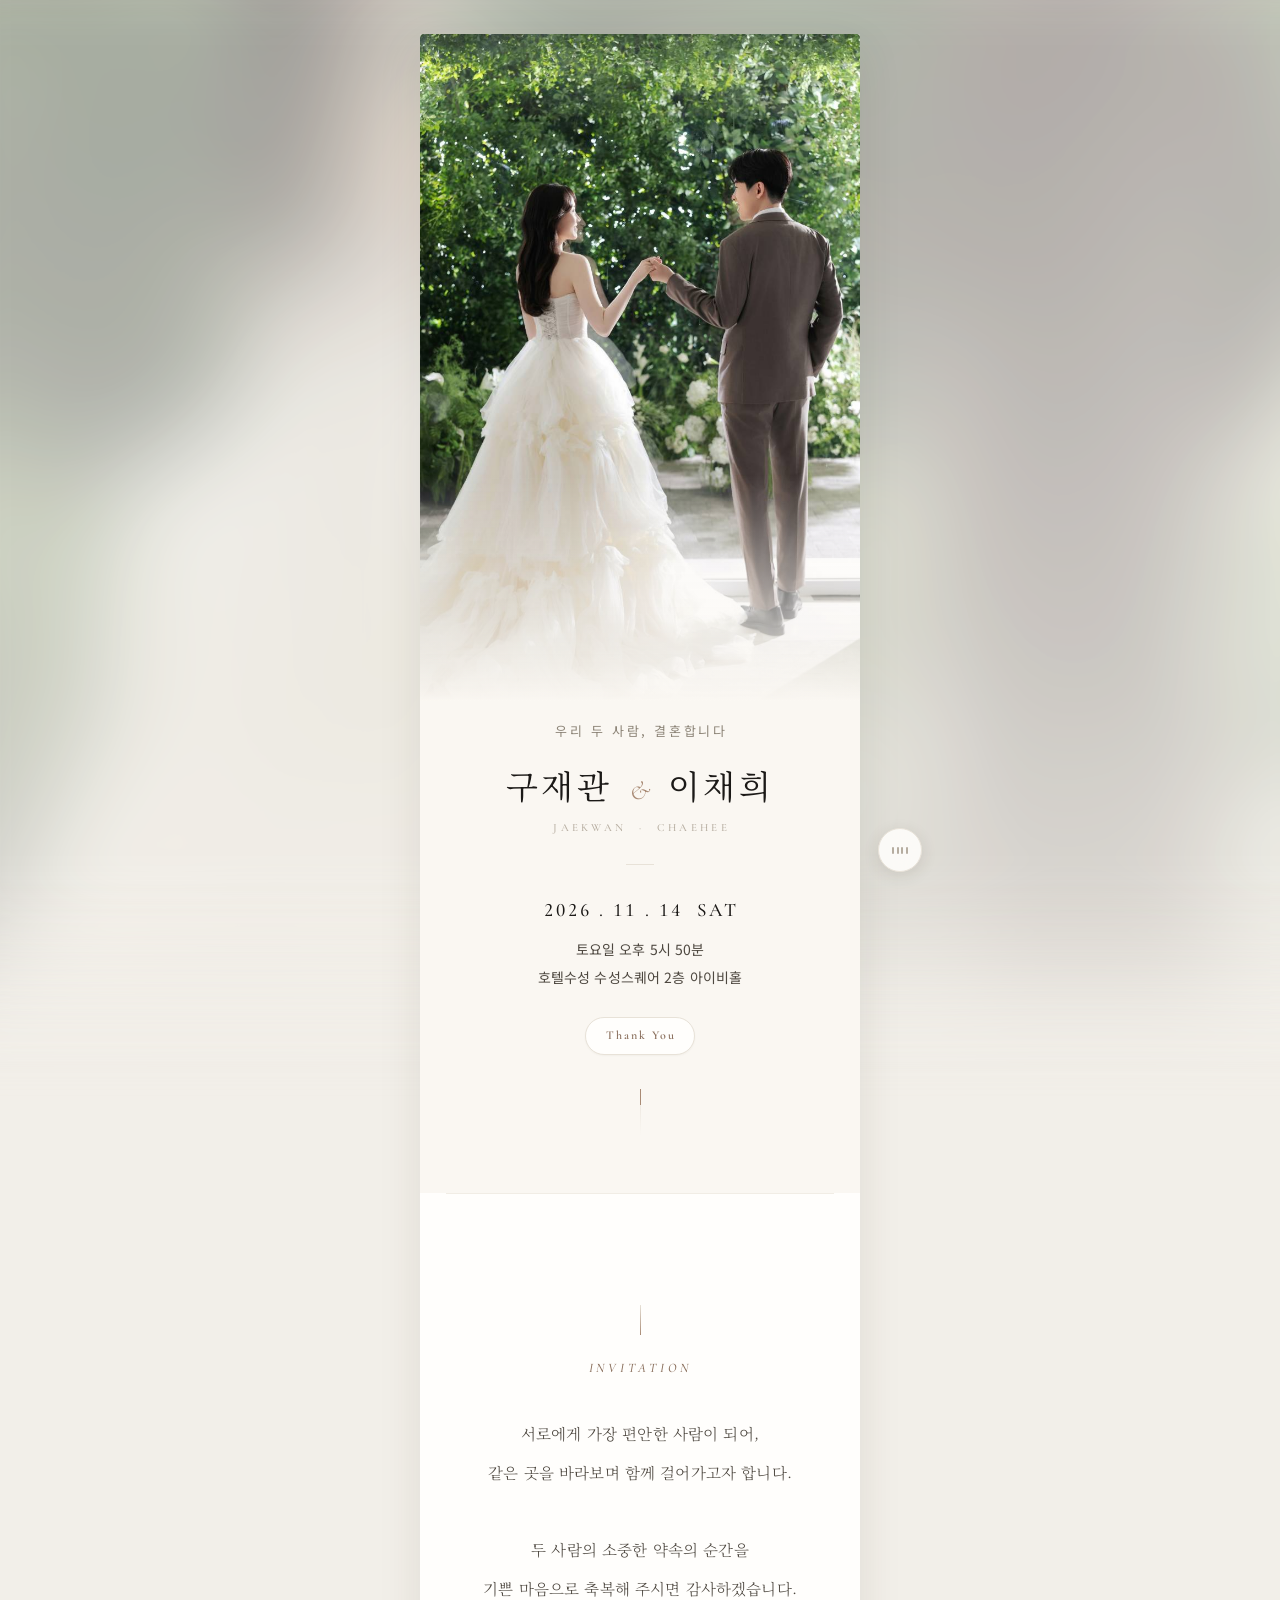
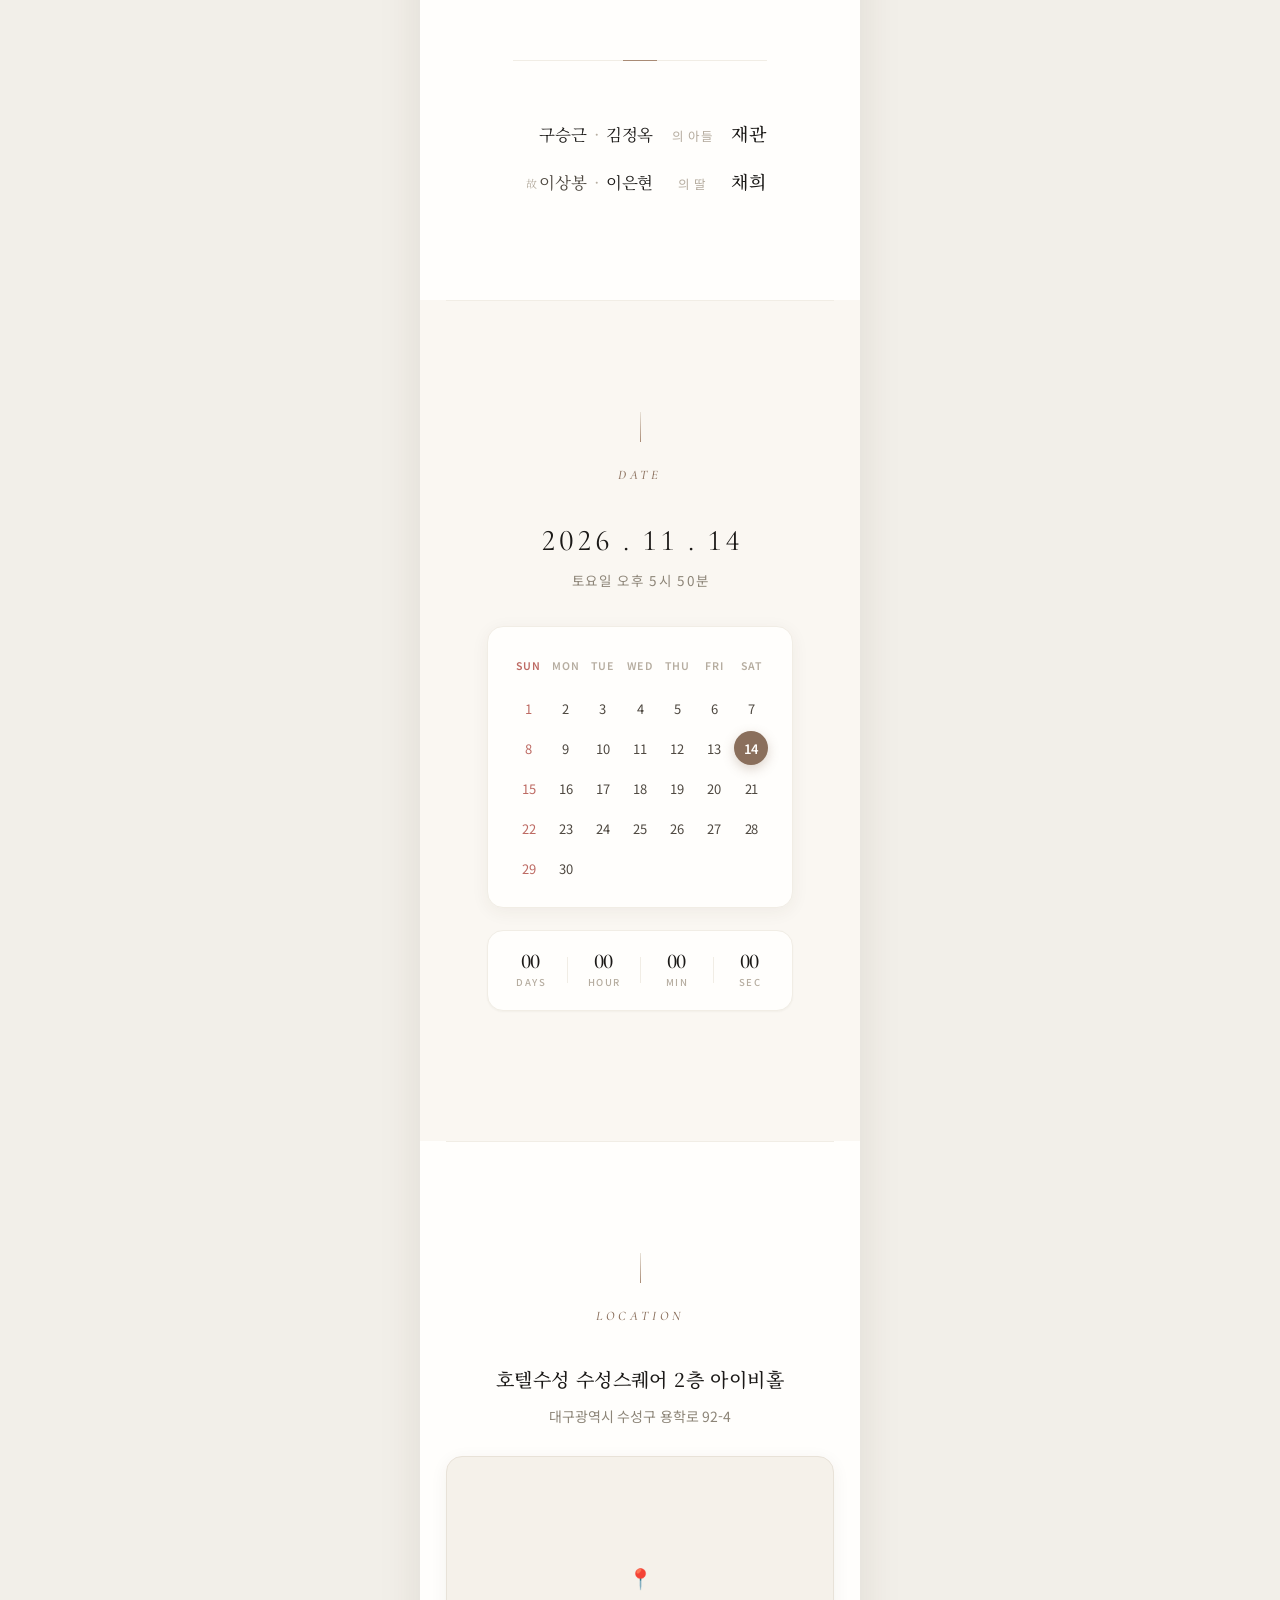
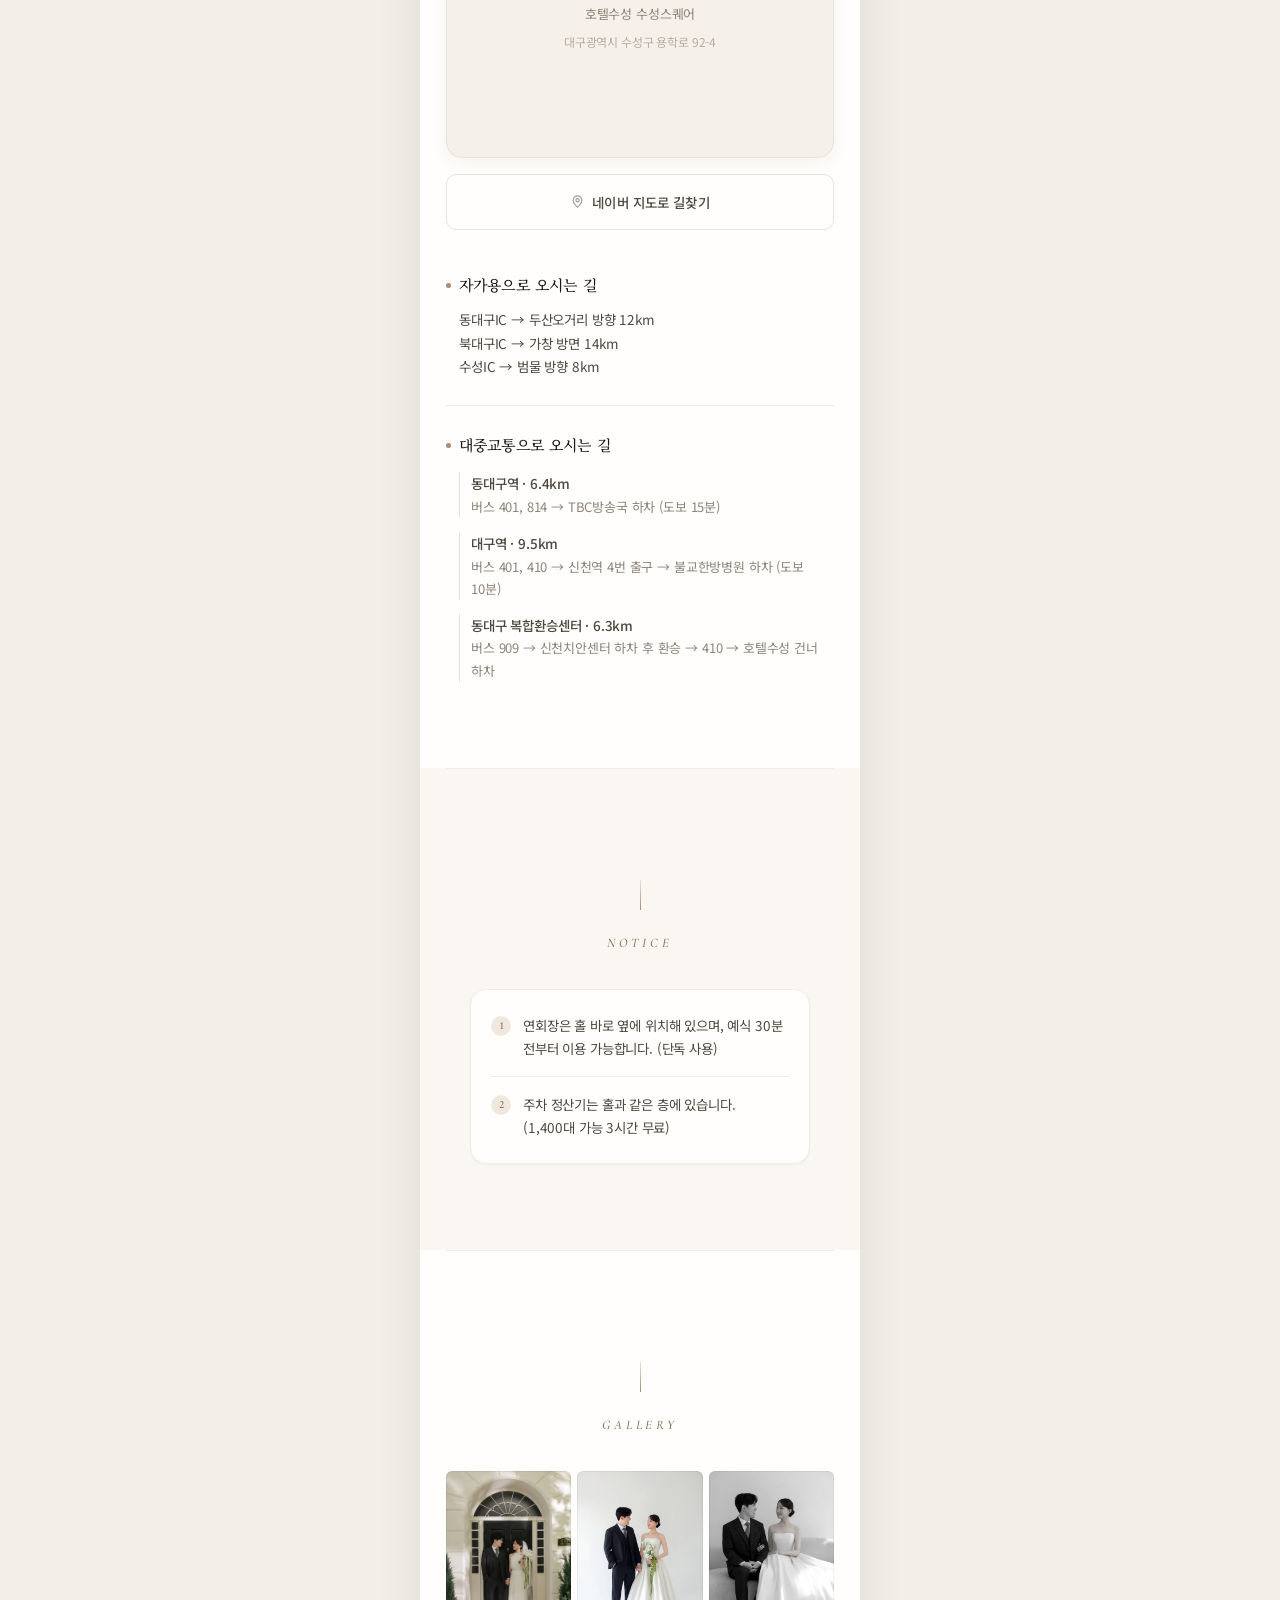
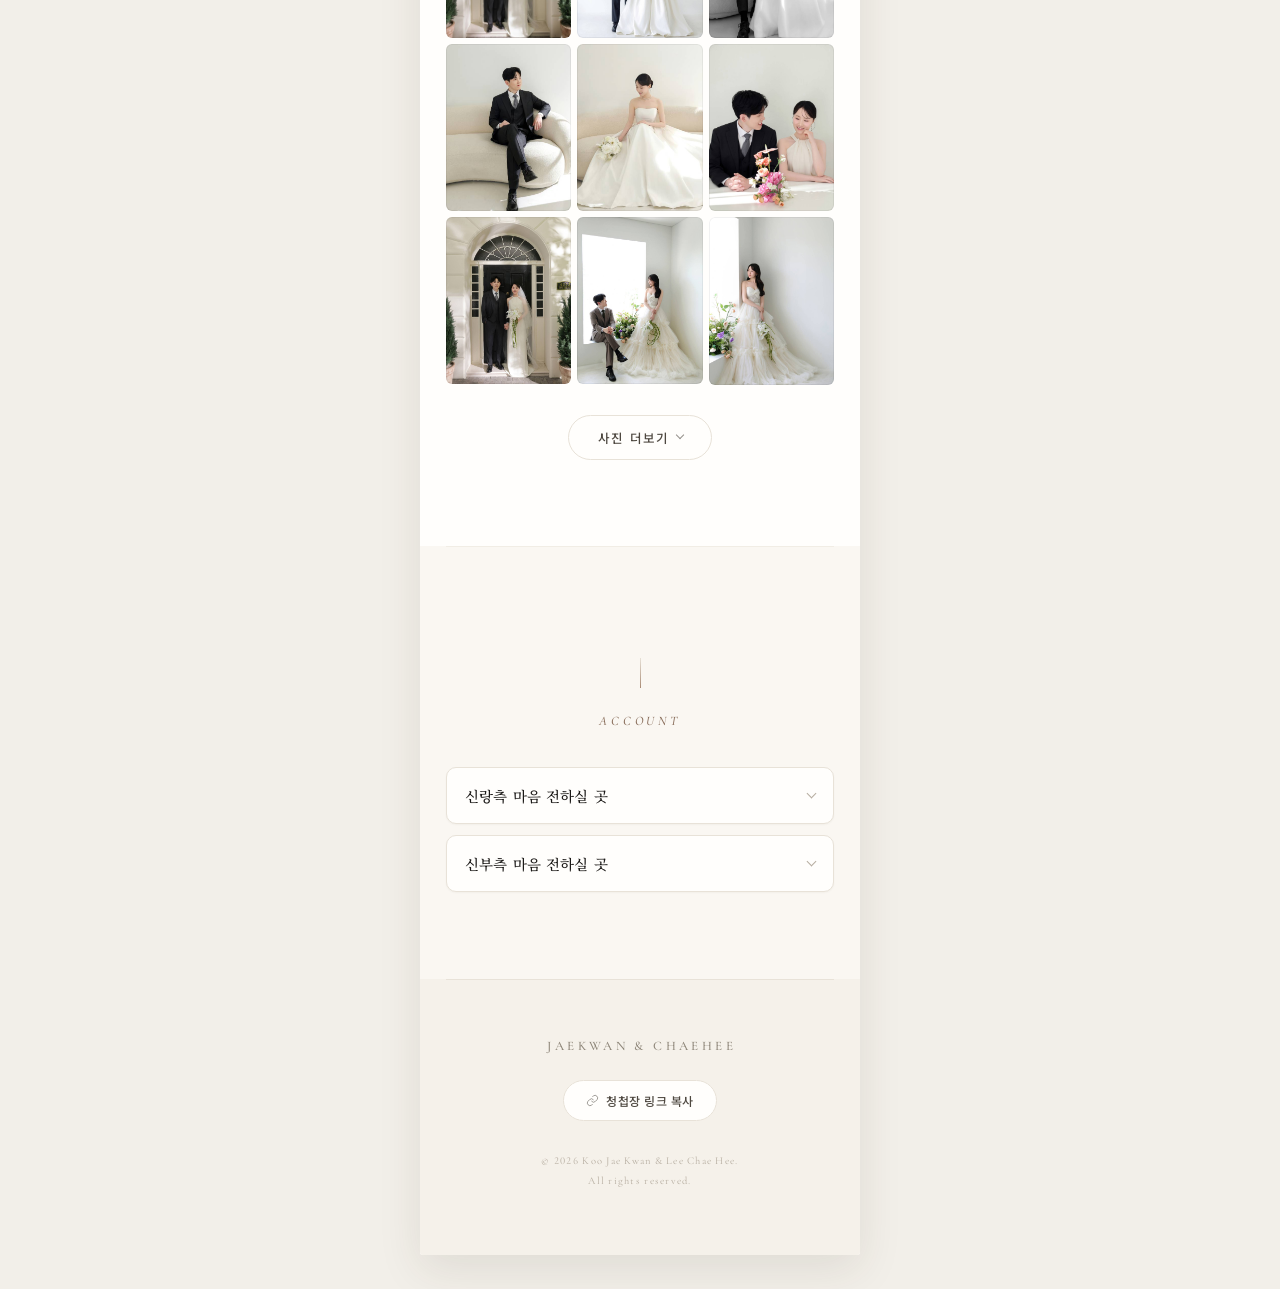
==== commit a40ed397: "notice 수정" ====
--- a/index.html
+++ b/index.html
@@ -137,7 +137,7 @@
 
         <p class="hall-title reveal" style="--reveal-delay:.06s">호텔수성 수성스퀘어 2층 아이비홀</p>
         <p class="hall-address-text reveal" style="--reveal-delay:.09s">대구광역시 수성구 용학로 92-4</p>
-        <p class="hall-info-text reveal" style="--reveal-delay:.12s">주차 1,400대 가능 · 3시간 무료</p>
+        <p class="hall-info-text reveal" style="--reveal-delay:.12s"></p>
 
         <div class="map-area reveal" style="--reveal-delay:.16s">
             <div id="map"></div>
@@ -181,9 +181,8 @@
         <p class="section-title reveal">Notice</p>
 
         <ul class="notice-list reveal" style="--reveal-delay:.08s">
-            <li>연회장은 홀 바로 옆에 위치해 있습니다.</li>
-            <li>연회장은 예식 30분 전부터 이용 가능합니다. (단독 사용)</li>
-            <li>주차 정산기는 홀과 같은 층에 있습니다.</li>
+            <li>연회장은 홀 바로 옆에 위치해 있으며, 예식 30분 전부터 이용 가능합니다. (단독 사용)</li>
+            <li>주차 정산기는 홀과 같은 층에 있습니다. (1,400대 가능 3시간 무료)</li>
         </ul>
     </section>
 
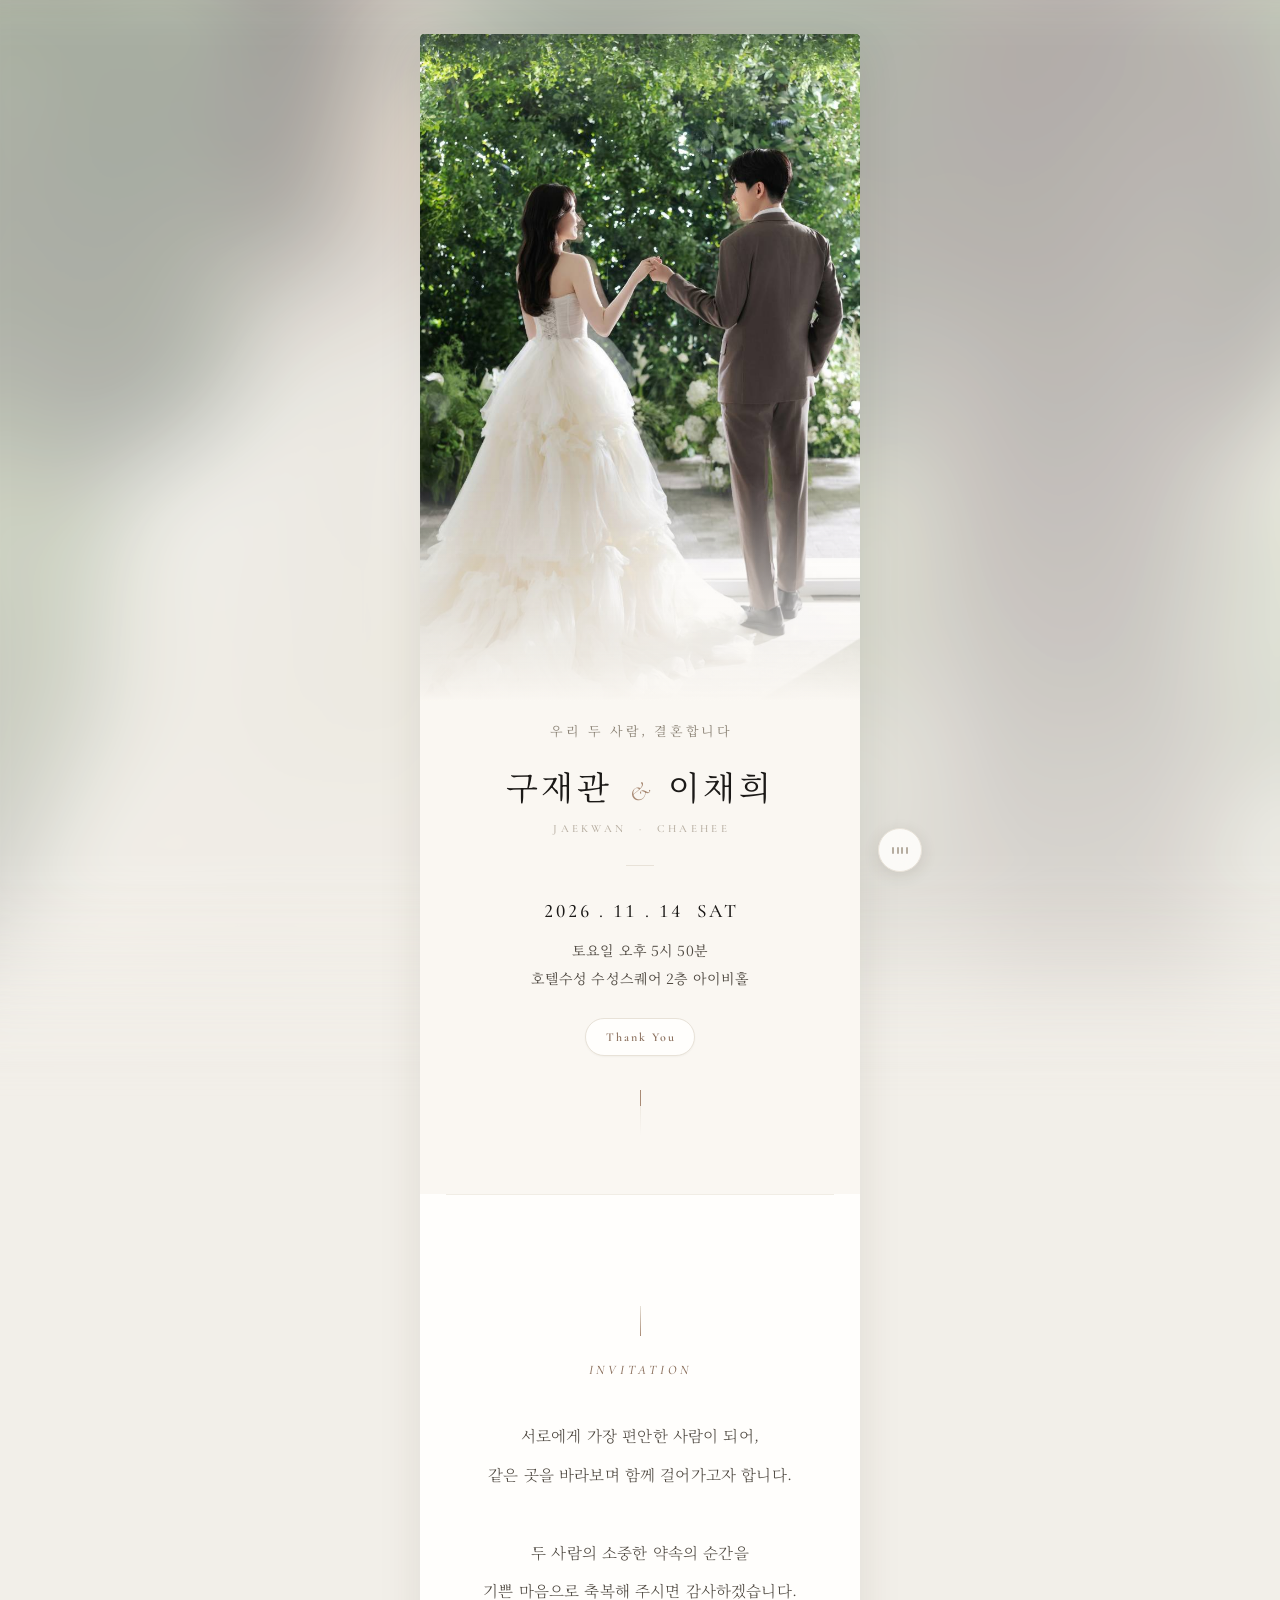
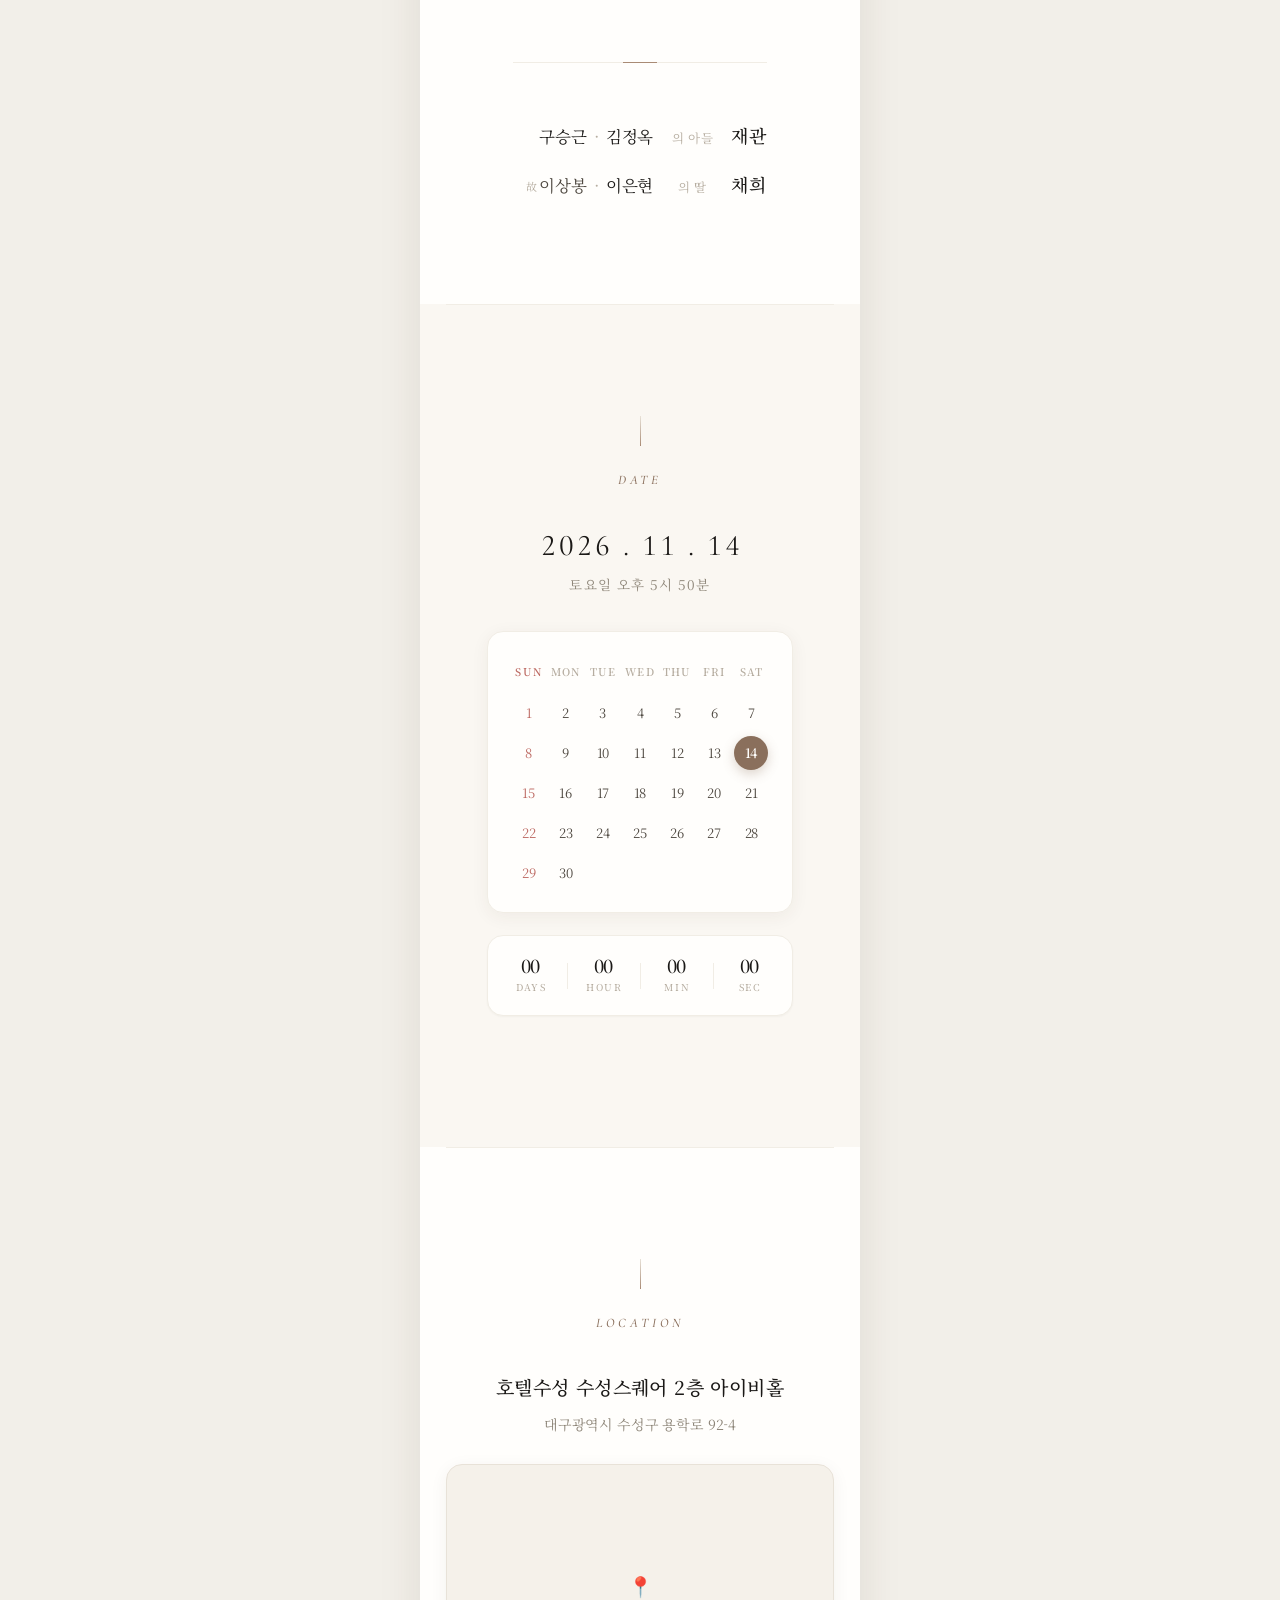
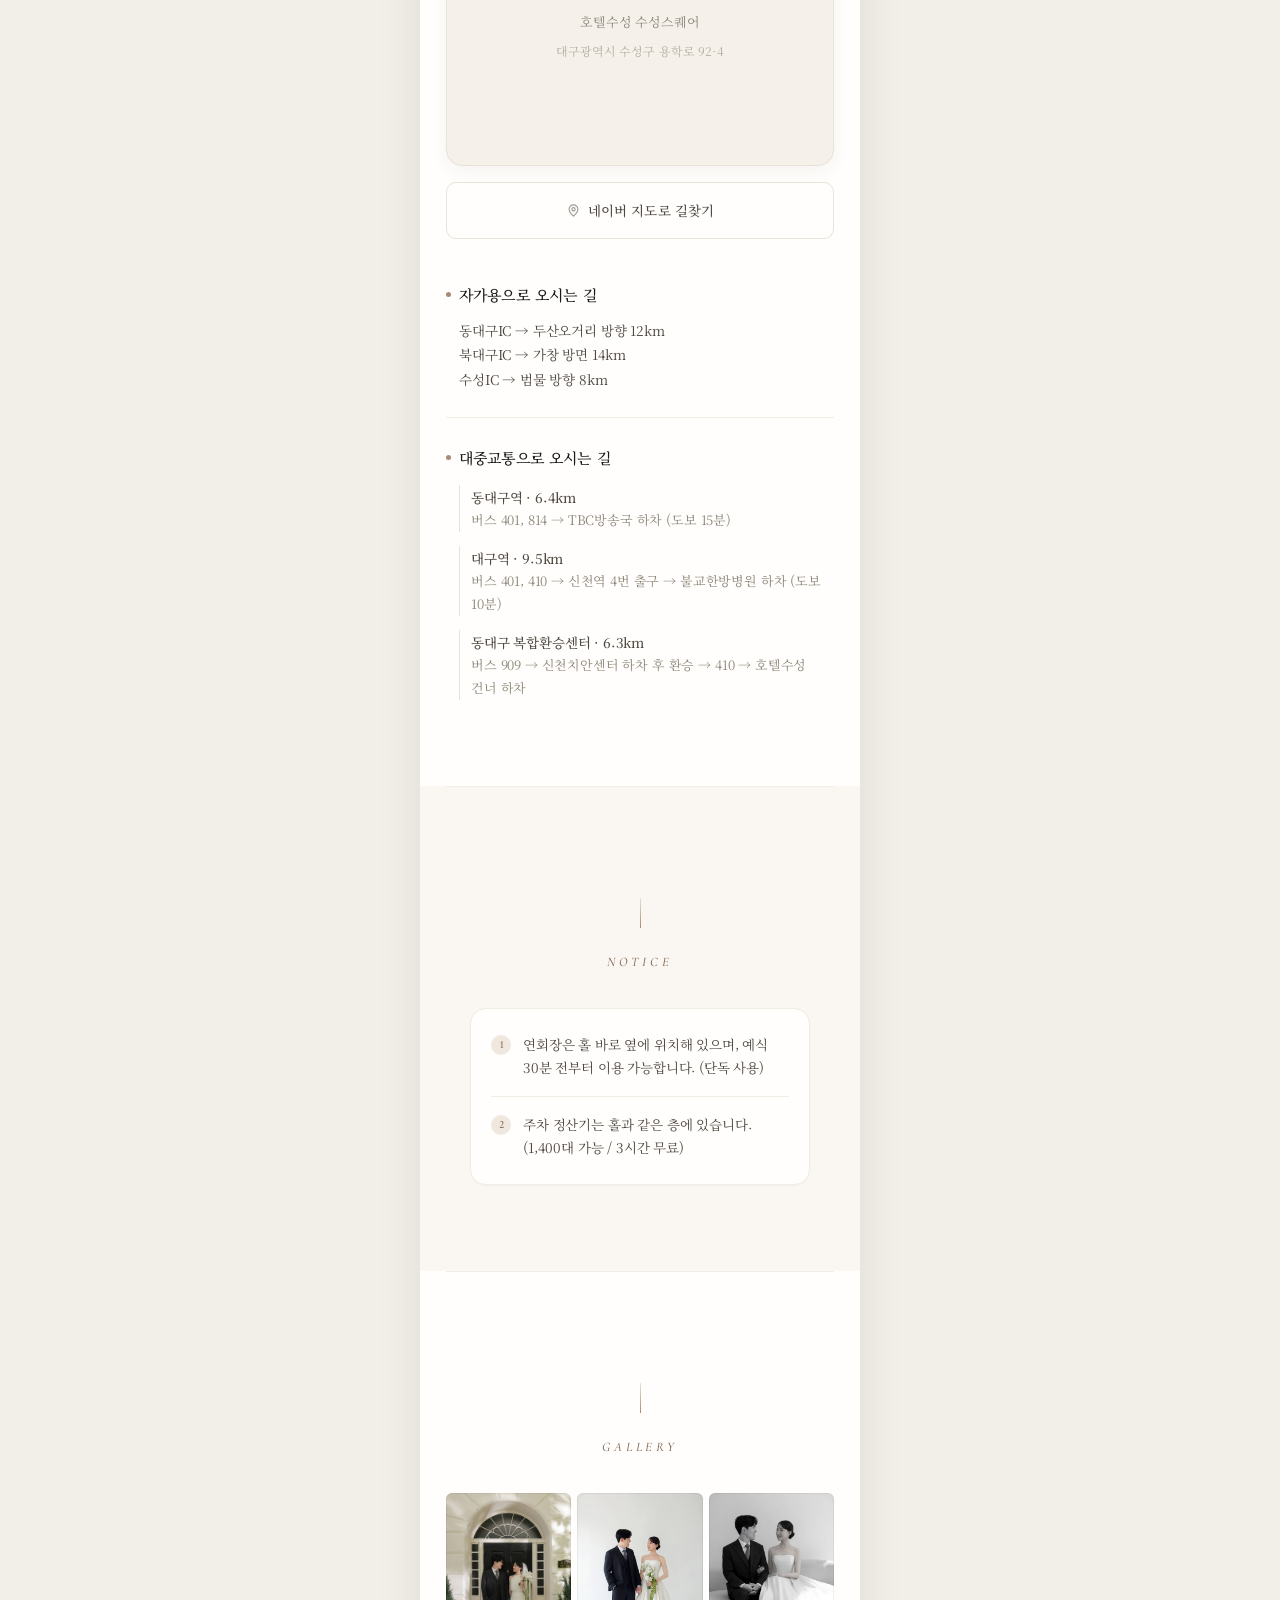
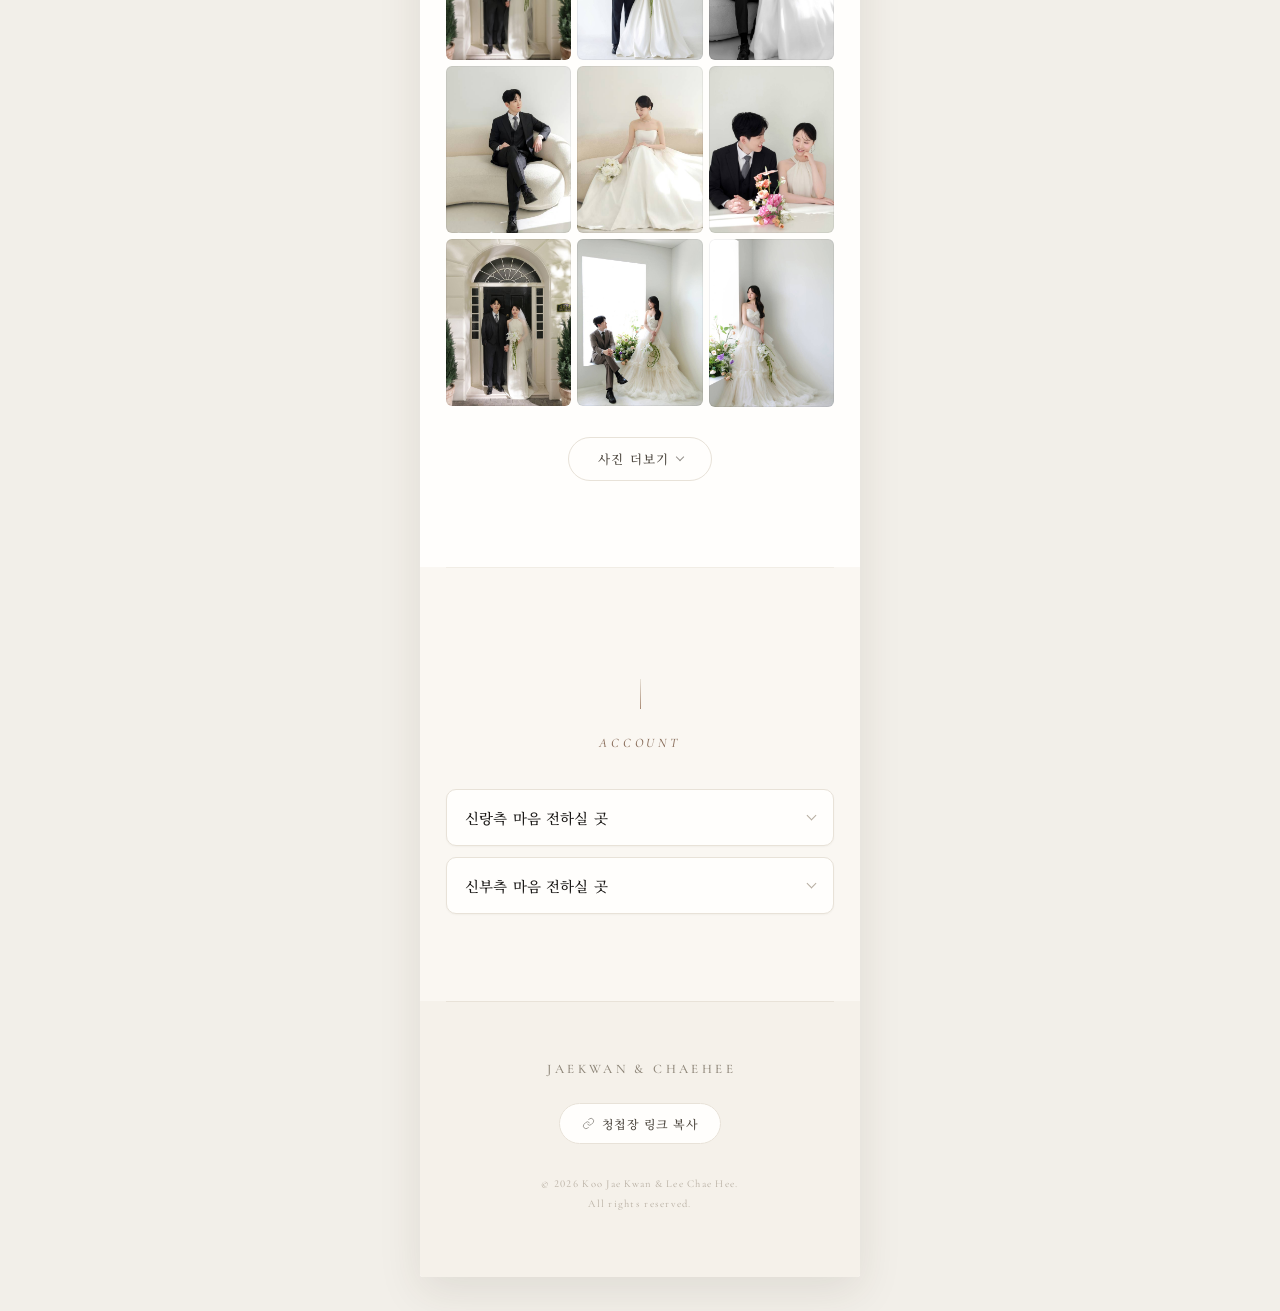
==== commit 48e1b10a: "사진 구도 변경" ====
--- a/index.html
+++ b/index.html
@@ -182,7 +182,7 @@
 
         <ul class="notice-list reveal" style="--reveal-delay:.08s">
             <li>연회장은 홀 바로 옆에 위치해 있으며, 예식 30분 전부터 이용 가능합니다. (단독 사용)</li>
-            <li>주차 정산기는 홀과 같은 층에 있습니다. (1,400대 가능 3시간 무료)</li>
+            <li>주차 정산기는 홀과 같은 층에 있습니다. (1,400대 가능 / 3시간 무료)</li>
         </ul>
     </section>
 
@@ -199,18 +199,21 @@
             <div class="gallery-item reveal" style="--reveal-delay:.12s"><img src="pic/11.jpg" alt="웨딩 사진 4"></div>
             <div class="gallery-item reveal" style="--reveal-delay:.12s"><img src="pic/12.jpg" alt="웨딩 사진 5"></div>
             <div class="gallery-item reveal" style="--reveal-delay:.12s"><img src="pic/13.jpg" alt="웨딩 사진 6"></div>
-
-            <!-- '더보기'로 펼쳐지는 사진 -->
             <div class="gallery-item reveal" style="--reveal-delay:.24s"><img src="pic/10.jpg" alt="웨딩 사진 7" loading="lazy"></div>
             <div class="gallery-item reveal" style="--reveal-delay:.24s"><img src="pic/7.jpg" alt="웨딩 사진 8" loading="lazy"></div>
             <div class="gallery-item reveal" style="--reveal-delay:.24s"><img src="pic/8.jpg" alt="웨딩 사진 9" loading="lazy"></div>
+            
+            <!-- '더보기'로 펼쳐지는 사진 -->
             <div class="gallery-item extra-item hidden"><img src="pic/5.jpg"  alt="웨딩 사진 10" loading="lazy"></div>
             <div class="gallery-item extra-item hidden"><img src="pic/6.jpg"  alt="웨딩 사진 11" loading="lazy"></div>
             <div class="gallery-item extra-item hidden"><img src="pic/3.jpg"  alt="웨딩 사진 12" loading="lazy"></div>
-            <div class="gallery-item extra-item hidden"><img src="pic/1.jpg"  alt="웨딩 사진 13" loading="lazy"></div>
+            <div class="gallery-item extra-item hidden"><img src="pic/19.jpg" alt="웨딩 사진 13" loading="lazy"></div>
             <div class="gallery-item extra-item hidden"><img src="pic/20.jpg" alt="웨딩 사진 14" loading="lazy"></div>
             <div class="gallery-item extra-item hidden"><img src="pic/18.jpg" alt="웨딩 사진 15" loading="lazy"></div>
-            <div class="gallery-item extra-item hidden"><img src="pic/19.jpg" alt="웨딩 사진 16" loading="lazy"></div>
+            <div class="gallery-item extra-item hidden"><img src="pic/1.jpg" alt="웨딩 사진 16" loading="lazy"></div>
+            <div class="gallery-item extra-item hidden"><img src="pic/4.jpg" alt="웨딩 사진 17" loading="lazy"></div>
+            <div class="gallery-item extra-item hidden"><img src="pic/17.jpg" alt="웨딩 사진 18" loading="lazy"></div>
+
         </div>
 
         <button id="gallery-toggle-btn" class="gallery-btn" type="button">사진 더보기</button>
--- a/style.css
+++ b/style.css
@@ -1,6 +1,6 @@
 /* ==========================================================================
    구재관 ♥ 이채희  |  2026.11.14
-   Mobile Wedding Invitation — Modern Minimal
+   Mobile Wedding Invitation — Modern Serif
    ========================================================================== */
 
 /* --------------------------------------------------------------------------
@@ -43,9 +43,9 @@
   --ease: cubic-bezier(.22, .61, .36, 1);
   --ease-out: cubic-bezier(.16, 1, .3, 1);
 
-  /* Type */
+  /* Type — 전체적으로 부드럽고 따뜻한 명조체(Noto Serif KR) 위주로 변경 */
   --serif: 'Cormorant Garamond', 'Noto Serif KR', 'Gowun Batang', serif;
-  --sans:  'Noto Sans KR', -apple-system, BlinkMacSystemFont, 'Segoe UI', sans-serif;
+  --sans:  'Noto Serif KR', 'Gowun Batang', -apple-system, BlinkMacSystemFont, serif;
   --kserif: 'Noto Serif KR', 'Gowun Batang', serif;
 }
 
@@ -58,10 +58,10 @@
 
 body {
   background-color: var(--bg);
-  font-family: var(--sans);
+  font-family: var(--kserif);
   font-weight: 400;
   color: var(--ink-2);
-  line-height: 1.8;
+  line-height: 1.85;
   letter-spacing: -.01em;
   word-break: keep-all;
   overflow-wrap: break-word;
@@ -133,7 +133,7 @@
 .serif { font-family: var(--kserif); }
 
 /* --------------------------------------------------------------------------
-   4. Section headings
+   4. Section Headings
    -------------------------------------------------------------------------- */
 .section-title {
   font-family: var(--serif);
@@ -157,6 +157,7 @@
 }
 
 .section-kicker {
+  font-family: var(--kserif);
   font-size: 11px;
   font-weight: 500;
   letter-spacing: .22em;
@@ -181,7 +182,7 @@
 }
 
 /* --------------------------------------------------------------------------
-   5. Scroll reveal
+   5. Scroll Reveal
    -------------------------------------------------------------------------- */
 .reveal {
   opacity: 0;
@@ -192,7 +193,7 @@
 .reveal.is-in { opacity: 1; transform: none; }
 
 /* --------------------------------------------------------------------------
-   7. Cover
+   6. Cover
    -------------------------------------------------------------------------- */
 #main-cover {
   padding: 0;
@@ -229,6 +230,7 @@
 .main-details { padding: 18px 24px 58px; }
 
 .main-title-sub {
+  font-family: var(--kserif);
   font-size: 13px;
   letter-spacing: .2em;
   text-indent: .2em;
@@ -274,6 +276,7 @@
 }
 
 .main-title-date {
+  font-family: var(--kserif);
   font-size: 14px;
   color: var(--ink-2);
   letter-spacing: .01em;
@@ -331,7 +334,7 @@
 }
 
 /* --------------------------------------------------------------------------
-   8. Invitation
+   7. Invitation (Greeting)
    -------------------------------------------------------------------------- */
 #intro-greeting { background-color: var(--surface); }
 
@@ -383,7 +386,7 @@
   flex-shrink: 0;
   width: 62px;
   text-align: center;
-  font-family: var(--sans);
+  font-family: var(--kserif);
   color: var(--ink-4);
   font-size: 12.5px;
   letter-spacing: .02em;
@@ -417,7 +420,7 @@
 }
 
 /* --------------------------------------------------------------------------
-   9. Date & Calendar
+   8. Date & Calendar
    -------------------------------------------------------------------------- */
 #wedding-calendar { background-color: var(--surface-2); }
 
@@ -432,10 +435,10 @@
   margin-bottom: 6px;
 }
 .calendar-time-display {
+  font-family: var(--kserif);
   font-size: 13.5px;
   color: var(--ink-3);
-  letter-spacing: .1em;
-  text-indent: .1em;
+  letter-spacing: .08em;
   margin-bottom: 34px;
 }
 
@@ -452,6 +455,7 @@
   display: grid;
   grid-template-columns: repeat(7, 1fr);
   row-gap: 6px;
+  font-family: var(--kserif);
   font-size: 13px;
   color: var(--ink-2);
 }
@@ -518,6 +522,7 @@
   font-variant-numeric: tabular-nums;
 }
 .countdown-label {
+  font-family: var(--kserif);
   font-size: 9.5px;
   font-weight: 500;
   letter-spacing: .16em;
@@ -536,7 +541,7 @@
 .countdown-caption b { color: var(--accent); font-weight: 500; }
 
 /* --------------------------------------------------------------------------
-   10. Location
+   9. Location
    -------------------------------------------------------------------------- */
 #wedding-location { background-color: var(--surface); }
 
@@ -549,10 +554,12 @@
   margin-bottom: 8px;
 }
 .hall-address-text {
+  font-family: var(--kserif);
   font-size: 14px;
   color: var(--ink-3);
 }
 .hall-info-text {
+  font-family: var(--kserif);
   font-size: 12.5px;
   color: var(--ink-4);
   margin-bottom: 26px;
@@ -584,6 +591,7 @@
   background: rgba(255, 255, 255, .94);
   backdrop-filter: blur(8px);
   color: var(--ink-2);
+  font-family: var(--kserif);
   font-size: 12px;
   font-weight: 500;
   letter-spacing: .01em;
@@ -602,6 +610,7 @@
   justify-content: center;
   gap: 7px;
   padding: 15px 12px;
+  font-family: var(--kserif);
   font-size: 13.5px;
   font-weight: 500;
   letter-spacing: .01em;
@@ -622,8 +631,9 @@
 /* Route details */
 .route-details {
   text-align: left;
+  font-family: var(--kserif);
   font-size: 14px;
-  line-height: 1.75;
+  line-height: 1.8;
 }
 
 .route-block + .route-block {
@@ -652,12 +662,14 @@
 }
 
 .route-desc {
+  font-family: var(--kserif);
   color: var(--ink-2);
   font-size: 13.5px;
   margin-left: 13px;
 }
 
 .route-subcategory {
+  font-family: var(--kserif);
   font-weight: 500;
   font-size: 13.5px;
   color: var(--ink-2);
@@ -667,16 +679,17 @@
   border-left: 1px solid var(--line);
 }
 .route-subcategory-contents {
+  font-family: var(--kserif);
   font-size: 13px;
   color: var(--ink-3);
   margin-left: 13px;
   padding-left: 11px;
   border-left: 1px solid var(--line);
-  line-height: 1.7;
-}
-
-/* --------------------------------------------------------------------------
-   11. Notice
+  line-height: 1.75;
+}
+
+/* --------------------------------------------------------------------------
+   10. Notice
    -------------------------------------------------------------------------- */
 #notice-sections { background-color: var(--surface-2); }
 
@@ -695,8 +708,9 @@
   display: flex;
   gap: 12px;
   padding: 16px 0;
+  font-family: var(--kserif);
   font-size: 13.5px;
-  line-height: 1.7;
+  line-height: 1.75;
   color: var(--ink-2);
 }
 .notice-list li + li { border-top: 1px solid var(--line-soft); }
@@ -718,7 +732,7 @@
 .notice-list { counter-reset: notice; }
 
 /* --------------------------------------------------------------------------
-   12. Gallery
+   11. Gallery
    -------------------------------------------------------------------------- */
 #gallery-section { background-color: var(--surface); }
 
@@ -761,6 +775,7 @@
   align-items: center;
   gap: 8px;
   padding: 12px 28px;
+  font-family: var(--kserif);
   font-size: 12.5px;
   font-weight: 500;
   letter-spacing: .1em;
@@ -788,7 +803,7 @@
 }
 
 /* --------------------------------------------------------------------------
-   13. Lightbox
+   12. Lightbox (Modal)
    -------------------------------------------------------------------------- */
 .modal-overlay {
   position: fixed;
@@ -868,7 +883,7 @@
 .next-btn { right: 14px; }
 
 /* --------------------------------------------------------------------------
-   14. Accounts
+   13. Accounts
    -------------------------------------------------------------------------- */
 #gift-accounts { background-color: var(--surface-2); }
 
@@ -942,12 +957,14 @@
 .account-details-row:last-child { border-bottom: none; }
 
 .account-role {
+  font-family: var(--kserif);
   font-size: 11.5px;
   color: var(--ink-4);
   letter-spacing: .04em;
   line-height: 1.6;
 }
 .account-number {
+  font-family: var(--kserif);
   font-size: 14px;
   font-weight: 500;
   color: var(--ink);
@@ -960,6 +977,7 @@
 .btn-clipboard {
   flex-shrink: 0;
   padding: 7px 13px;
+  font-family: var(--kserif);
   font-size: 11.5px;
   font-weight: 500;
   letter-spacing: .04em;
@@ -971,7 +989,7 @@
 .btn-clipboard:hover { background-color: var(--accent); color: #fff; }
 
 /* --------------------------------------------------------------------------
-   15. Footer
+   14. Footer
    -------------------------------------------------------------------------- */
 footer {
   padding: 56px 24px 64px;
@@ -1000,6 +1018,7 @@
   align-items: center;
   gap: 7px;
   padding: 11px 22px;
+  font-family: var(--kserif);
   font-size: 12px;
   font-weight: 500;
   letter-spacing: .04em;
@@ -1022,7 +1041,7 @@
 }
 
 /* --------------------------------------------------------------------------
-   16. Music floating button
+   15. Music Floating Button
    -------------------------------------------------------------------------- */
 .music-floating-btn {
   position: fixed;
@@ -1068,7 +1087,7 @@
 }
 
 /* --------------------------------------------------------------------------
-   17. Toast
+   16. Toast
    -------------------------------------------------------------------------- */
 .toast {
   position: fixed;
@@ -1081,6 +1100,7 @@
   background: rgba(27, 25, 23, .92);
   backdrop-filter: blur(8px);
   color: #fff;
+  font-family: var(--kserif);
   font-size: 12.5px;
   font-weight: 400;
   letter-spacing: .02em;
@@ -1092,7 +1112,7 @@
 .toast.is-visible { opacity: 1; transform: translate(-50%, 0); }
 
 /* --------------------------------------------------------------------------
-   18. Responsive
+   17. Responsive
    -------------------------------------------------------------------------- */
 @media (max-width: 380px) {
   section { padding: 72px 20px; }
@@ -1119,7 +1139,7 @@
 }
 
 /* --------------------------------------------------------------------------
-   19. Accessibility — reduced motion
+   18. Accessibility — Reduced Motion
    -------------------------------------------------------------------------- */
 @media (prefers-reduced-motion: reduce) {
   html { scroll-behavior: auto; }
@@ -1129,4 +1149,4 @@
     transition-duration: .001s !important;
   }
   .reveal { opacity: 1 !important; transform: none !important; }
-}
+}
